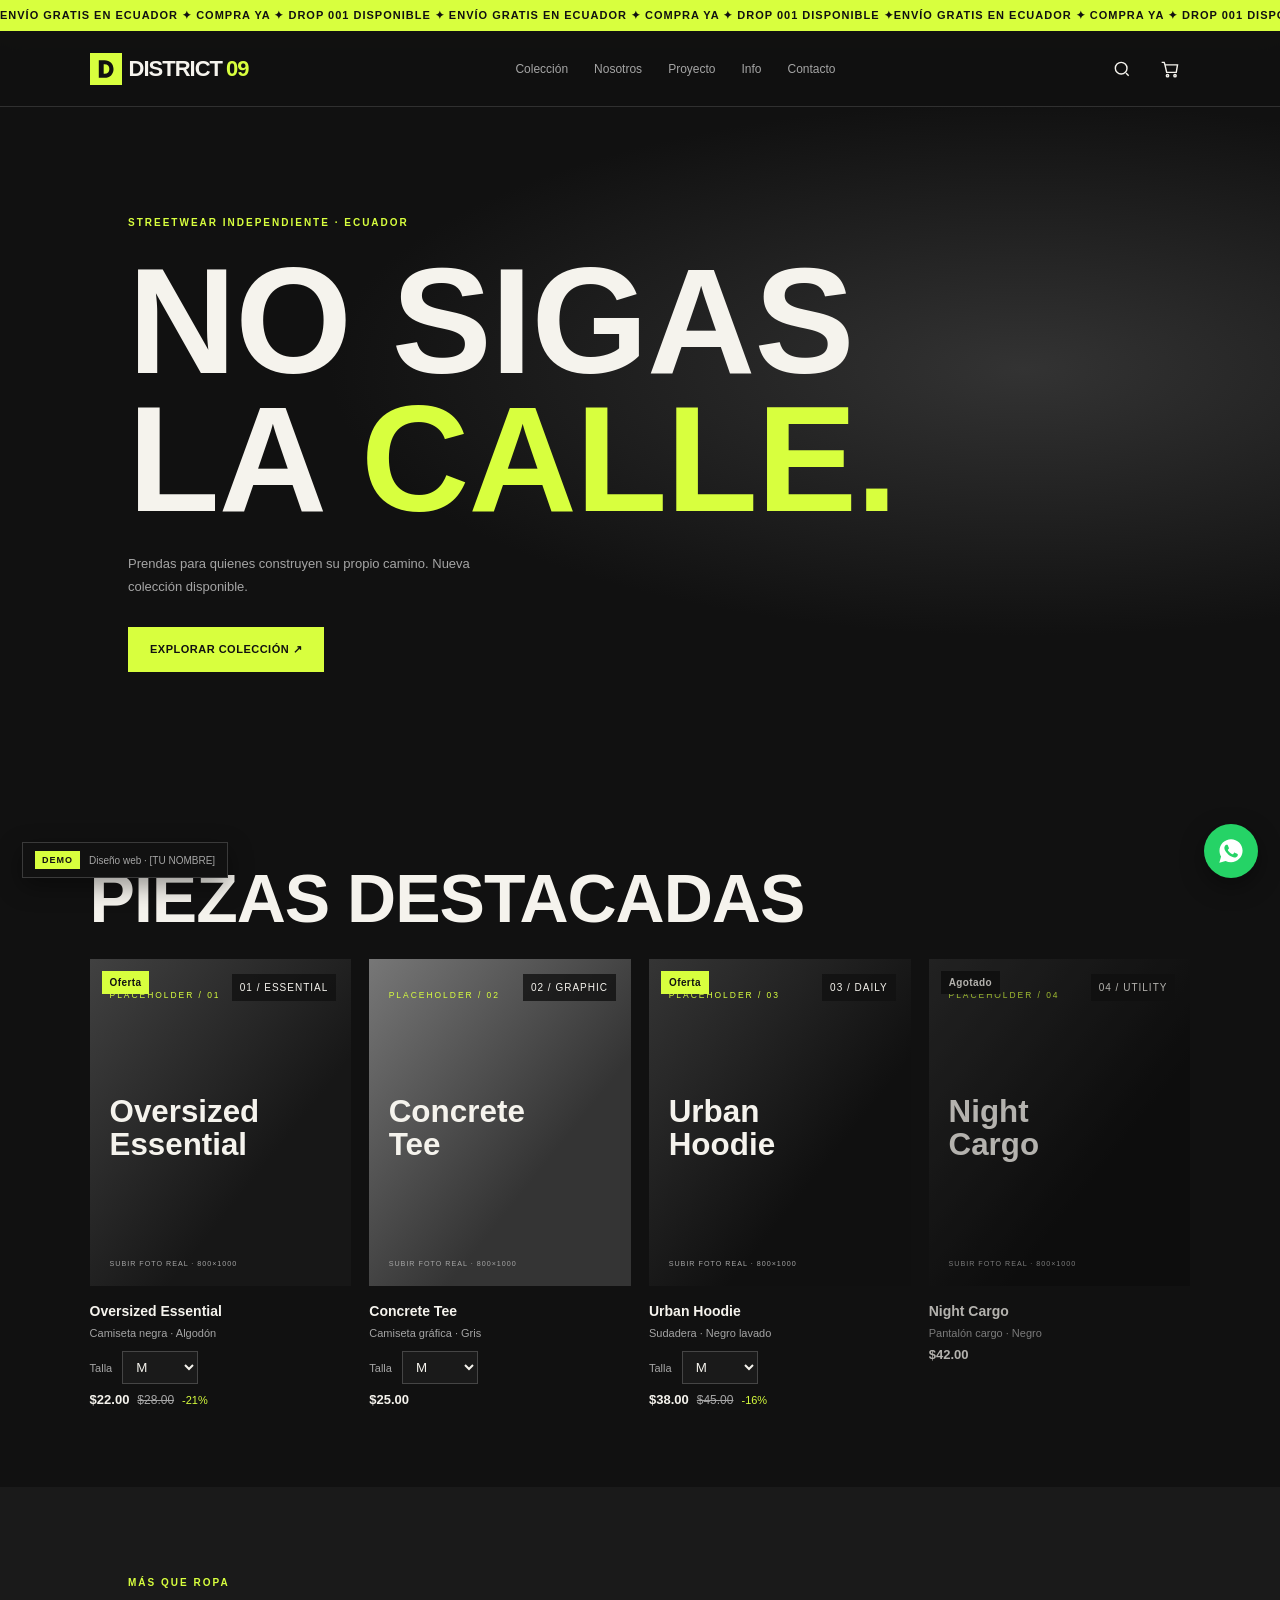
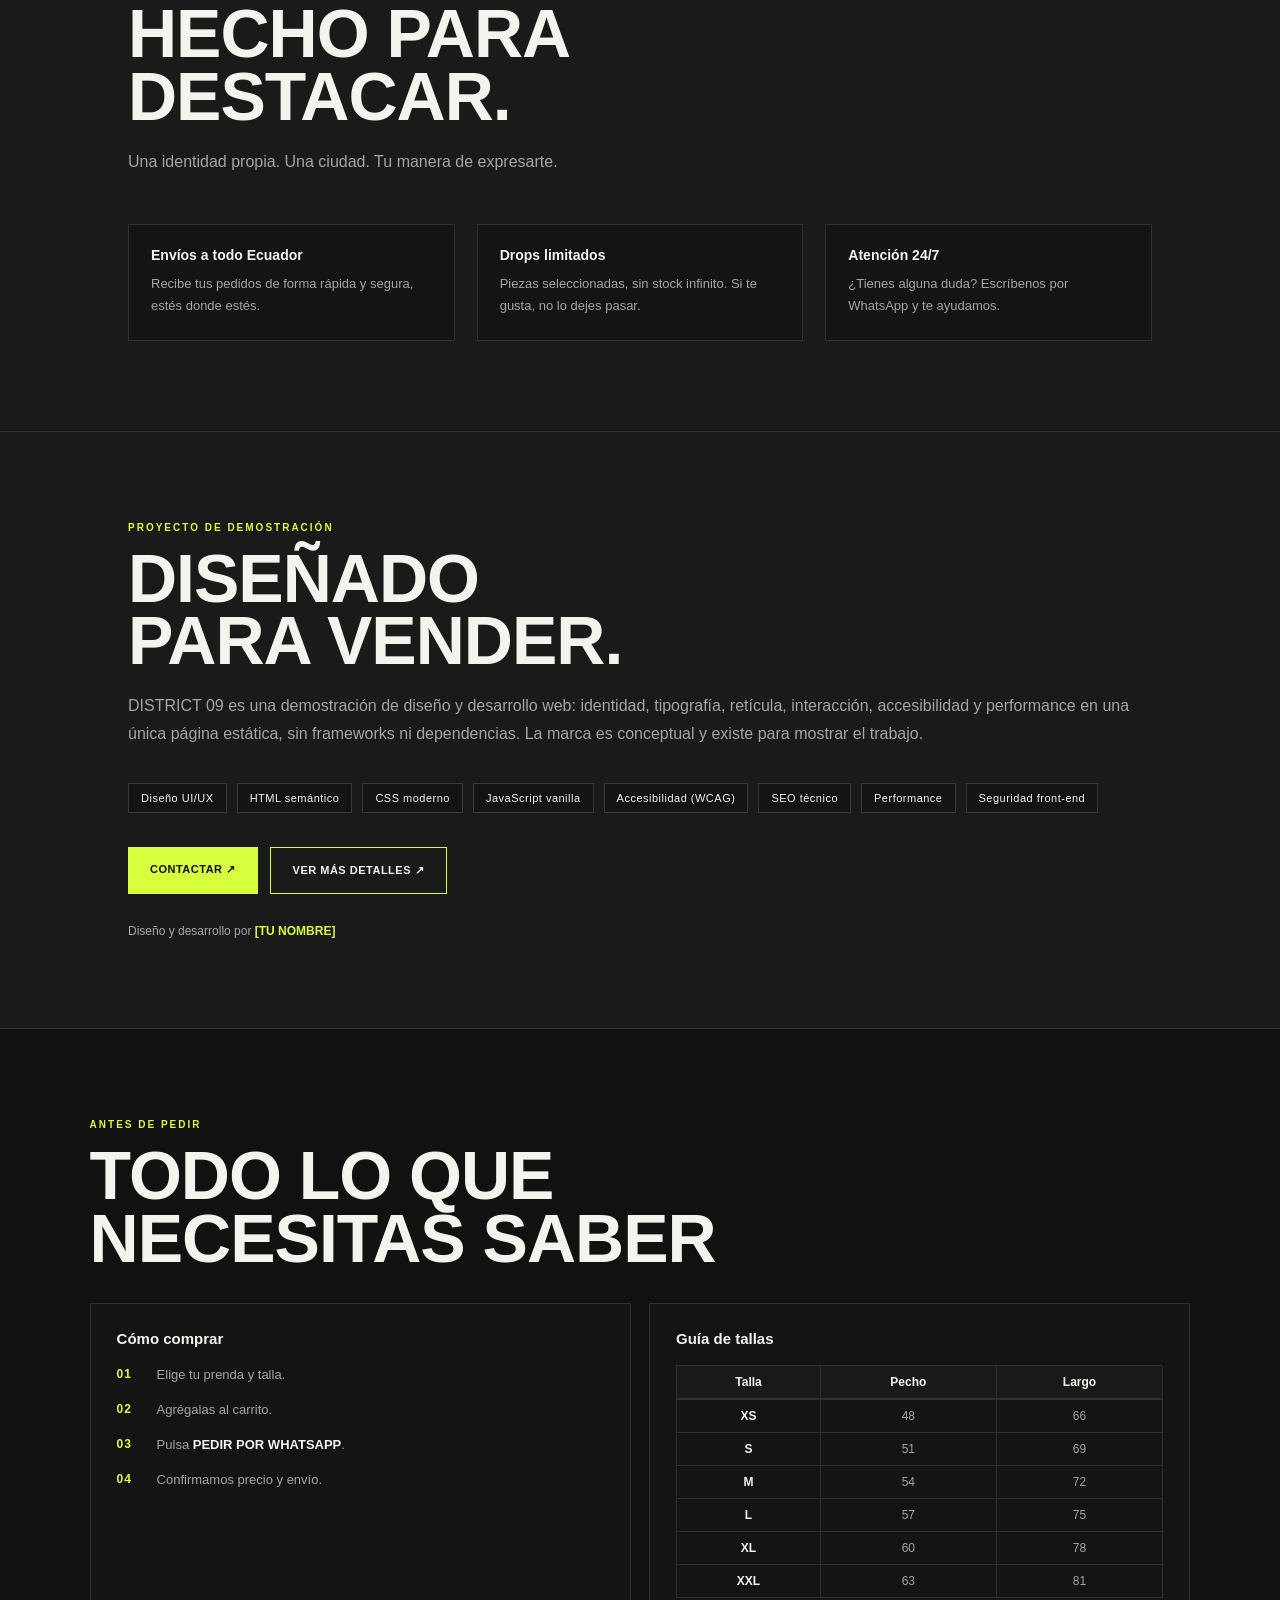
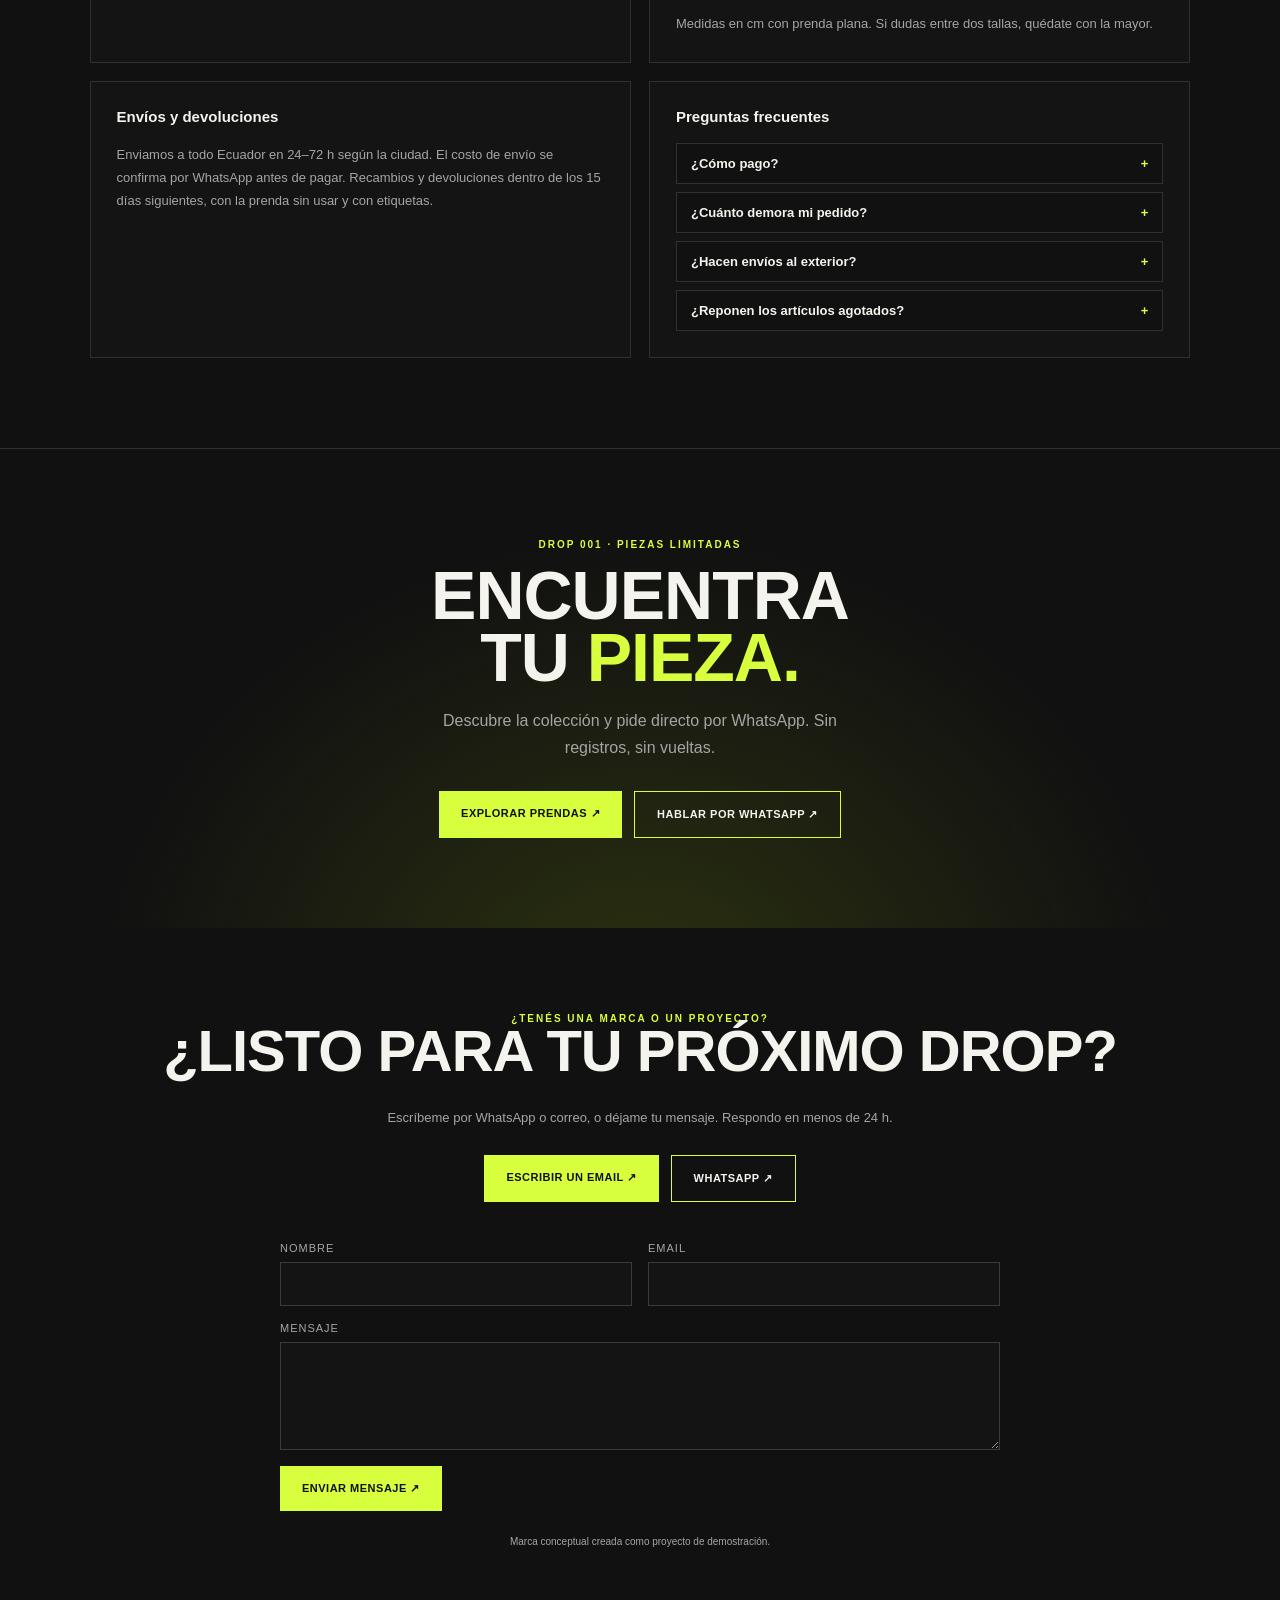
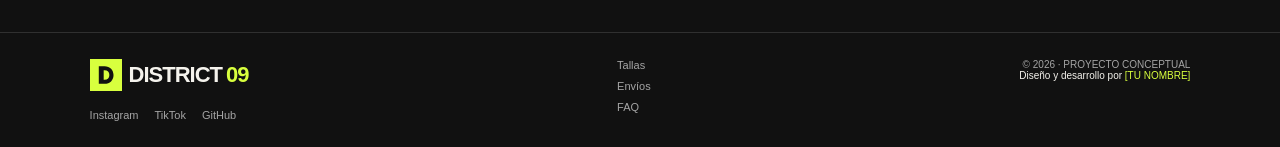
==== index.html @ 434589c7 "feat: demo lista para portafolio (branding, SEO, contacto y carrito persistente)" ====
<!DOCTYPE html>
<html lang="es">
<head>
  <meta charset="UTF-8">
  <meta name="viewport" content="width=device-width, initial-scale=1.0">
  <meta http-equiv="Content-Security-Policy" content="default-src 'self'; script-src 'self'; style-src 'self' https://fonts.googleapis.com; font-src 'self' https://fonts.gstatic.com; img-src 'self' data:; connect-src 'none'; object-src 'none'; base-uri 'self'; form-action 'self'">
  <meta name="referrer" content="strict-origin-when-cross-origin">
  <meta name="description" content="DISTRICT 09: streetwear independiente de Ecuador. Pedidos por WhatsApp. Demo de diseño y desarrollo web.">
  <title>DISTRICT 09 | Streetwear · Demo de diseño web</title>

  <meta name="theme-color" content="#d8ff3e">
  <link rel="icon" href="assets/favicon.svg" type="image/svg+xml">
  <link rel="apple-touch-icon" href="assets/apple-touch-icon.png">
  <link rel="canonical" href="https://district-09.example.com/">

  <meta property="og:type" content="website">
  <meta property="og:site_name" content="DISTRICT 09">
  <meta property="og:locale" content="es_EC">
  <meta property="og:title" content="DISTRICT 09 | Streetwear independiente de Ecuador">
  <meta property="og:description" content="Drop 001 disponible. Prendas limitadas y pedidos por WhatsApp. Demo de diseño y desarrollo web.">
  <meta property="og:url" content="https://district-09.example.com/">
  <meta property="og:image" content="https://district-09.example.com/assets/og-image.png">
  <meta property="og:image:type" content="image/png">
  <meta property="og:image:width" content="1200">
  <meta property="og:image:height" content="630">
  <meta property="og:image:alt" content="DISTRICT 09 — streetwear independiente de Ecuador">
  <meta name="twitter:card" content="summary_large_image">
  <meta name="twitter:title" content="DISTRICT 09 | Streetwear independiente de Ecuador">
  <meta name="twitter:description" content="Drop 001 disponible. Prendas limitadas y pedidos por WhatsApp. Demo de diseño y desarrollo web.">
  <meta name="twitter:image" content="https://district-09.example.com/assets/og-image.png">
  <meta name="twitter:image:alt" content="DISTRICT 09 — streetwear independiente de Ecuador">

  <script type="application/ld+json">
  {
    "@context": "https://schema.org",
    "@graph": [
      {
        "@type": "Organization",
        "name": "DISTRICT 09",
        "url": "https://district-09.example.com/",
        "logo": "https://district-09.example.com/assets/logo.svg",
        "description": "Marca conceptual de streetwear creada como proyecto de demostración.",
        "areaServed": "EC",
        "sameAs": [
          "https://www.instagram.com/tu_usuario/",
          "https://www.tiktok.com/@tu_usuario"
        ]
      },
      {
        "@type": "WebSite",
        "name": "DISTRICT 09",
        "url": "https://district-09.example.com/",
        "inLanguage": "es-EC",
        "potentialAction": {
          "@type": "SearchAction",
          "target": "https://district-09.example.com/?q={search_term_string}",
          "query-input": "required name=search_term_string"
        }
      }
    ]
  }
  </script>

  <link rel="preconnect" href="https://fonts.googleapis.com">
  <link rel="preconnect" href="https://fonts.gstatic.com" crossorigin>
  <link rel="stylesheet" href="https://fonts.googleapis.com/css2?family=Barlow+Condensed:wght@500;600;700;800;900&family=Inter:wght@400;500;600;700&display=swap">
  <link rel="stylesheet" href="styles.css">
</head>
<body>
  <a class="skip-link" href="#contenido">Saltar al contenido</a>

  <div class="marquee" aria-hidden="true">
    <div class="marquee-track">
      <span>ENVÍO GRATIS EN ECUADOR ✦ COMPRA YA ✦ DROP 001 DISPONIBLE ✦ ENVÍO GRATIS EN ECUADOR ✦ COMPRA YA ✦ DROP 001 DISPONIBLE ✦</span>
      <span>ENVÍO GRATIS EN ECUADOR ✦ COMPRA YA ✦ DROP 001 DISPONIBLE ✦ ENVÍO GRATIS EN ECUADOR ✦ COMPRA YA ✦ DROP 001 DISPONIBLE ✦</span>
    </div>
  </div>

  <header class="navbar">
    <button class="icon-btn menu-toggle" type="button" aria-label="Abrir menú" aria-expanded="false" aria-controls="mobile-menu">
      <span></span><span></span>
    </button>

    <a class="logo" href="#">
      <img class="logo-mark" src="assets/logo.svg" alt="" width="32" height="32">DISTRICT<span>09</span>
    </a>

    <nav class="desktop-nav" aria-label="Principal">
      <a href="#coleccion">Colección</a>
      <a href="#nosotros">Nosotros</a>
      <a href="#proyecto">Proyecto</a>
      <a href="#info">Info</a>
      <a href="#contacto">Contacto</a>
    </nav>

    <div class="header-actions">
      <button class="icon-btn search-open" type="button" aria-label="Buscar" aria-controls="search-panel">
        <svg viewBox="0 0 24 24" aria-hidden="true"><circle cx="11" cy="11" r="7"/><path d="M20 20l-3.2-3.2"/></svg>
      </button>
      <button class="icon-btn cart-open" type="button" aria-label="Abrir carrito" aria-controls="cart-drawer">
        <svg viewBox="0 0 24 24" aria-hidden="true"><path d="M6 7h15l-1.5 9H8L6 7z"/><path d="M6 7L5 4H2"/><circle cx="9" cy="20" r="1.4"/><circle cx="18" cy="20" r="1.4"/></svg>
        <span class="cart-count" hidden>0</span>
      </button>
    </div>
  </header>

  <nav class="mobile-menu" id="mobile-menu" aria-label="Menú móvil" hidden>
    <a href="#coleccion">Colección</a>
    <a href="#nosotros">Nosotros</a>
    <a href="#proyecto">Proyecto</a>
    <a href="#info">Info</a>
    <a href="#contacto">Contacto</a>
  </nav>

  <div class="overlay" hidden></div>

  <section class="search-panel" id="search-panel" role="dialog" aria-modal="true" aria-label="Buscar prendas" hidden>
    <div class="search-panel-inner">
      <form class="search-form" role="search">
        <label class="visually-hidden" for="search-input">Buscar prendas</label>
        <input id="search-input" type="search" name="q" placeholder="Buscar prendas..." autocomplete="off" maxlength="40" spellcheck="false">
        <button class="icon-btn search-close" type="button" aria-label="Cerrar búsqueda">✕</button>
      </form>
      <div class="search-results" aria-live="polite"></div>
    </div>
  </section>

  <aside class="cart-drawer" id="cart-drawer" role="dialog" aria-modal="true" aria-labelledby="cart-title" hidden>
    <div class="cart-header">
      <h2 id="cart-title">Tu carrito</h2>
      <button class="icon-btn cart-close" type="button" aria-label="Cerrar carrito">✕</button>
    </div>
    <div class="cart-body"></div>
    <div class="cart-footer">
      <div class="cart-total">
        <span>Subtotal</span>
        <strong class="cart-subtotal">$0.00</strong>
      </div>
      <a class="button checkout-btn" href="#" target="_blank" rel="noopener noreferrer" aria-label="Abrir WhatsApp con el pedido del carrito">PEDIR POR WHATSAPP ↗</a>
      <p class="cart-note">Esto abre WhatsApp con tu pedido escrito. El pedido solo se envía cuando tú lo mandas desde WhatsApp. Aquí no se procesa ningún pago.</p>
      <button class="text-link continue-shopping" type="button">Seguir comprando</button>
    </div>
  </aside>

  <aside class="product-modal" id="product-modal" role="dialog" aria-modal="true" aria-labelledby="pm-title" hidden>
    <button class="icon-btn pm-close" type="button" aria-label="Cerrar detalle de producto">✕</button>
    <div class="pm-media">
      <img class="pm-photo" alt="" width="800" height="1000">
    </div>
    <div class="pm-body">
      <p class="eyebrow pm-sku"></p>
      <h2 id="pm-title"></h2>
      <p class="pm-desc"></p>
      <div class="price pm-price"></div>
      <label class="size-picker">
        <span>Talla</span>
        <select class="product-size pm-size" aria-label="Seleccionar talla"></select>
      </label>
      <button class="button pm-add" type="button">AGREGAR AL CARRITO ↗</button>
      <p class="pm-note">Pago y envío se coordinan por WhatsApp. Estas son prendas de demostración.</p>
    </div>
  </aside>

  <main id="contenido">
    <section class="hero">
      <p class="eyebrow">STREETWEAR INDEPENDIENTE · ECUADOR</p>
      <h1>NO SIGAS<br>LA <span>CALLE.</span></h1>
      <p class="intro">
        Prendas para quienes construyen su propio camino.
        Nueva colección disponible.
      </p>
      <a class="button" href="#coleccion">EXPLORAR COLECCIÓN ↗</a>
    </section>

    <section class="collection" id="coleccion">
      <div class="section-heading">
        <p class="eyebrow">DROP 001 / 2026</p>
        <h2>PIEZAS DESTACADAS</h2>
      </div>

      <div class="products">
        <article class="product" data-id="essential">
          <div class="product-image">
            <img class="product-photo" src="assets/products/essential.svg" alt="Camiseta Oversized Essential negra de algodón" width="800" height="1000" loading="lazy" decoding="async">
            <span class="badge sale">Oferta</span>
            <span class="sku">01 / ESSENTIAL</span>
            <button class="add-btn" type="button">Agregar</button>
          </div>
          <h3>Oversized Essential</h3>
          <p class="product-desc">Camiseta negra · Algodón</p>
          <div class="price">
            <strong>$22.00</strong>
            <s>$28.00</s>
            <em>-21%</em>
          </div>
        </article>

        <article class="product" data-id="concrete">
          <div class="product-image">
            <img class="product-photo" src="assets/products/concrete.svg" alt="Camiseta gráfica Concrete Tee gris" width="800" height="1000" loading="lazy" decoding="async">
            <span class="sku">02 / GRAPHIC</span>
            <button class="add-btn" type="button">Agregar</button>
          </div>
          <h3>Concrete Tee</h3>
          <p class="product-desc">Camiseta gráfica · Gris</p>
          <div class="price">
            <strong>$25.00</strong>
          </div>
        </article>

        <article class="product" data-id="hoodie">
          <div class="product-image">
            <img class="product-photo" src="assets/products/hoodie.svg" alt="Sudadera Urban Hoodie negra lavada" width="800" height="1000" loading="lazy" decoding="async">
            <span class="badge sale">Oferta</span>
            <span class="sku">03 / DAILY</span>
            <button class="add-btn" type="button">Agregar</button>
          </div>
          <h3>Urban Hoodie</h3>
          <p class="product-desc">Sudadera · Negro lavado</p>
          <div class="price">
            <strong>$38.00</strong>
            <s>$45.00</s>
            <em>-16%</em>
          </div>
        </article>

        <article class="product sold-out" data-id="cargo">
          <div class="product-image">
            <img class="product-photo" src="assets/products/night-cargo.svg" alt="Pantalón cargo Night Cargo negro" width="800" height="1000" loading="lazy" decoding="async">
            <span class="badge sold">Agotado</span>
            <span class="sku">04 / UTILITY</span>
          </div>
          <h3>Night Cargo</h3>
          <p class="product-desc">Pantalón cargo · Negro</p>
          <div class="price">
            <strong>$42.00</strong>
          </div>
        </article>
      </div>
    </section>

    <section class="about" id="nosotros">
      <p class="eyebrow">MÁS QUE ROPA</p>
      <h2>HECHO PARA<br>DESTACAR.</h2>
      <p>Una identidad propia. Una ciudad. Tu manera de expresarte.</p>

      <div class="features">
        <article>
          <h3>Envíos a todo Ecuador</h3>
          <p class="product-desc">Recibe tus pedidos de forma rápida y segura, estés donde estés.</p>
        </article>
        <article>
          <h3>Drops limitados</h3>
          <p class="product-desc">Piezas seleccionadas, sin stock infinito. Si te gusta, no lo dejes pasar.</p>
        </article>
        <article>
          <h3>Atención 24/7</h3>
          <p class="product-desc">¿Tienes alguna duda? Escríbenos por WhatsApp y te ayudamos.</p>
        </article>
      </div>
    </section>

    <section class="about project" id="proyecto">
      <p class="eyebrow">PROYECTO DE DEMOSTRACIÓN</p>
      <h2>DISEÑADO<br>PARA <span>VENDER.</span></h2>
      <p>
        DISTRICT 09 es una demostración de diseño y desarrollo web: identidad, tipografía,
        retícula, interacción, accesibilidad y performance en una única página estática,
        sin frameworks ni dependencias. La marca es conceptual y existe para mostrar
        el trabajo.
      </p>

      <div class="skills" aria-label="Tecnologías y disciplinas">
        <span>Diseño UI/UX</span>
        <span>HTML semántico</span>
        <span>CSS moderno</span>
        <span>JavaScript vanilla</span>
        <span>Accesibilidad (WCAG)</span>
        <span>SEO técnico</span>
        <span>Performance</span>
        <span>Seguridad front-end</span>
      </div>

      <div class="cta-actions project-actions">
        <a class="button" href="#contacto">CONTACTAR ↗</a>
        <a class="button button-outline" href="#info">VER MÁS DETALLES ↗</a>
      </div>

      <p class="author-credit">Diseño y desarrollo por <strong>[TU NOMBRE]</strong></p>
    </section>

    <section class="info" id="info">
      <div class="section-heading">
        <p class="eyebrow">ANTES DE PEDIR</p>
        <h2>TODO LO QUE<br>NECESITAS SABER</h2>
      </div>

      <div class="info-grid">
        <article>
          <h3>Cómo comprar</h3>
          <ol class="steps">
            <li>Elige tu prenda y talla.</li>
            <li>Agrégalas al carrito.</li>
            <li>Pulsa <strong>PEDIR POR WHATSAPP</strong>.</li>
            <li>Confirmamos precio y envío.</li>
          </ol>
        </article>

        <article>
          <h3>Guía de tallas</h3>
          <table class="size-table">
            <caption class="visually-hidden">Medidas aproximadas en centímetros</caption>
            <thead>
              <tr><th scope="col">Talla</th><th scope="col">Pecho</th><th scope="col">Largo</th></tr>
            </thead>
            <tbody>
              <tr><th scope="row">XS</th><td>48</td><td>66</td></tr>
              <tr><th scope="row">S</th><td>51</td><td>69</td></tr>
              <tr><th scope="row">M</th><td>54</td><td>72</td></tr>
              <tr><th scope="row">L</th><td>57</td><td>75</td></tr>
              <tr><th scope="row">XL</th><td>60</td><td>78</td></tr>
              <tr><th scope="row">XXL</th><td>63</td><td>81</td></tr>
            </tbody>
          </table>
          <p class="product-desc">Medidas en cm con prenda plana. Si dudas entre dos tallas, quédate con la mayor.</p>
        </article>

        <article>
          <h3>Envíos y devoluciones</h3>
          <p>
            Enviamos a todo Ecuador en 24–72 h según la ciudad. El costo de envío se
            confirma por WhatsApp antes de pagar. Recambios y devoluciones dentro de
            los 15 días siguientes, con la prenda sin usar y con etiquetas.
          </p>
        </article>

        <article>
          <h3>Preguntas frecuentes</h3>
          <div class="faq">
            <details>
              <summary>¿Cómo pago?</summary>
              <p>Coordinamos el pago por WhatsApp (transferencia, deposito o contra entrega en Quito).</p>
            </details>
            <details>
              <summary>¿Cuánto demora mi pedido?</summary>
              <p>Se despacha en 24 h. A Quito llega el mismo día; al resto del país, 1 a 3 días hábiles.</p>
            </details>
            <details>
              <summary>¿Hacen envíos al exterior?</summary>
              <p>Por el momento solo enviamos dentro de Ecuador. Escríbenos y te avisamos cuando abramos.</p>
            </details>
            <details>
              <summary>¿Reponen los artículos agotados?</summary>
              <p>Depende del drop. Activa una orden de aviso por WhatsApp y te avisamos en el siguiente drop.</p>
            </details>
          </div>
        </article>
      </div>
    </section>

    <section class="drop-cta" aria-labelledby="drop-cta-title">
      <p class="eyebrow">DROP 001 · PIEZAS LIMITADAS</p>
      <h2 id="drop-cta-title">ENCUENTRA<br>TU <span>PIEZA.</span></h2>
      <p>Descubre la colección y pide directo por WhatsApp. Sin registros, sin vueltas.</p>
      <div class="cta-actions">
        <a class="button" href="#coleccion">EXPLORAR PRENDAS ↗</a>
        <a class="button button-outline whatsapp-link" href="#contacto" target="_blank" rel="noopener noreferrer">HABLAR POR WHATSAPP ↗</a>
      </div>
    </section>

    <section class="contact" id="contacto">
      <p class="eyebrow">¿TENÉS UNA MARCA O UN PROYECTO?</p>
      <h2>¿LISTO PARA TU PRÓXIMO DROP?</h2>
      <p class="intro contact-intro">Escríbeme por WhatsApp o correo, o déjame tu mensaje. Respondo en menos de 24 h.</p>

      <div class="cta-actions">
        <a class="button" href="mailto:hola@ejemplo.com">ESCRIBIR UN EMAIL ↗</a>
        <a class="button button-outline whatsapp-link" href="#contacto" target="_blank" rel="noopener noreferrer">WHATSAPP ↗</a>
      </div>

      <form class="contact-form" name="contacto" method="POST" action="/gracias.html" data-netlify="true" data-netlify-honeypot="bot-field">
        <input type="hidden" name="form-name" value="contacto">
        <p class="visually-hidden">
          <label>No rellenes este campo: <input name="bot-field" tabindex="-1" autocomplete="off"></label>
        </p>

        <div class="field">
          <label for="nombre">Nombre</label>
          <input id="nombre" name="nombre" type="text" required maxlength="80" autocomplete="name">
        </div>

        <div class="field">
          <label for="email">Email</label>
          <input id="email" name="email" type="email" required maxlength="120" autocomplete="email">
        </div>

        <div class="field field-wide">
          <label for="mensaje">Mensaje</label>
          <textarea id="mensaje" name="mensaje" rows="5" required maxlength="1000"></textarea>
        </div>

        <button class="button" type="submit">ENVIAR MENSAJE ↗</button>
      </form>

      <p class="note">Marca conceptual creada como proyecto de demostración.</p>
    </section>
  </main>

  <footer>
    <div class="footer-brand">
      <a class="logo" href="#">
        <img class="logo-mark" src="assets/logo.svg" alt="" width="32" height="32">DISTRICT<span>09</span>
      </a>
      <div class="social">
        <a href="https://www.instagram.com/tu_usuario/" target="_blank" rel="noopener noreferrer" aria-label="Instagram">Instagram</a>
        <a href="https://www.tiktok.com/@tu_usuario" target="_blank" rel="noopener noreferrer" aria-label="TikTok">TikTok</a>
        <a href="https://github.com/tu_usuario" target="_blank" rel="noopener noreferrer" aria-label="GitHub">GitHub</a>
      </div>
    </div>
    <div class="footer-links">
      <a href="#info">Tallas</a>
      <a href="#info">Envíos</a>
      <a href="#info">FAQ</a>
    </div>
    <div class="footer-credit">
      <p>© 2026 · PROYECTO CONCEPTUAL</p>
      <p>Diseño y desarrollo por <a href="#proyecto">[TU NOMBRE]</a></p>
    </div>
  </footer>

  <a class="demo-badge" href="#proyecto">
    <strong>DEMO</strong>
    <span>Diseño web · [TU NOMBRE]</span>
  </a>

  <a class="whatsapp-float whatsapp-link" href="#contacto" target="_blank" rel="noopener noreferrer" aria-label="Contactar por WhatsApp">
    <svg viewBox="0 0 24 24" aria-hidden="true"><path fill="currentColor" d="M12.04 2C6.58 2 2.15 6.4 2.15 11.83c0 1.74.46 3.44 1.34 4.94L2 22l5.4-1.41a10 10 0 0 0 4.64 1.12h.01c5.46 0 9.89-4.4 9.89-9.84C21.94 6.4 17.5 2 12.04 2zm5.76 14.16c-.24.68-1.4 1.25-1.93 1.33-.5.07-1.13.1-1.82-.11-.42-.13-.95-.31-1.64-.6-2.89-1.25-4.77-4.16-4.92-4.35-.14-.2-1.18-1.57-1.18-3 0-1.42.75-2.12 1.01-2.41.26-.29.57-.36.76-.36h.55c.17 0 .41-.07.64.49.24.58.82 2 .89 2.15.07.14.12.32.02.51-.1.2-.14.32-.28.5-.14.17-.3.38-.42.51-.14.14-.29.3-.12.58.16.29.73 1.2 1.57 1.95 1.08.96 1.99 1.26 2.27 1.4.28.14.44.12.6-.07.17-.2.7-.81.89-1.09.19-.28.38-.23.64-.14.26.1 1.64.77 1.92.91.28.14.47.21.54.33.07.12.07.68-.17 1.36z"/></svg>
  </a>

  <div class="toast" role="status" aria-live="polite" hidden></div>

  <script src="script.js" defer></script>
</body>
</html>
---- styles.css ----
/* Las fuentes (Barlow Condensed e Inter) se cargan con <link> en index.html. */
:root {
  --bg: #111111;
  --panel: #1a1a1a;
  --text: #f5f3ed;
  --muted: #a5a5a5;
  --accent: #d8ff3e;
}

* {
  box-sizing: border-box;
  margin: 0;
  padding: 0;
}

html {
  scroll-behavior: smooth;
}

body {
  background: var(--bg);
  color: var(--text);
  font-family: 'Inter', sans-serif;
}

body.no-scroll {
  overflow: hidden;
}

a {
  color: inherit;
  text-decoration: none;
}

button,
input {
  font: inherit;
}

[hidden] {
  display: none !important;
}

.visually-hidden {
  position: absolute;
  width: 1px;
  height: 1px;
  overflow: hidden;
  clip: rect(0 0 0 0);
}

.marquee {
  overflow: hidden;
  background: var(--accent);
  color: #111;
  font-size: 11px;
  font-weight: 800;
  letter-spacing: 1px;
  white-space: nowrap;
}

.marquee-track {
  display: flex;
  width: max-content;
  animation: marquee 22s linear infinite;
}

.marquee-track span {
  padding: 9px 0;
}

@keyframes marquee {
  from { transform: translateX(0); }
  to { transform: translateX(-50%); }
}

.navbar {
  position: sticky;
  top: 0;
  z-index: 40;
  min-height: 76px;
  padding: 0 7%;
  display: flex;
  justify-content: space-between;
  align-items: center;
  gap: 20px;
  border-bottom: 1px solid #303030;
  background: #111111f2;
  backdrop-filter: blur(12px);
}

.logo {
  display: inline-flex;
  align-items: center;
  font-weight: 800;
  letter-spacing: -1px;
  font-size: 22px;
}

.logo-mark {
  margin-right: 7px;
}

.logo span {
  color: var(--accent);
  margin-left: 4px;
}

.desktop-nav {
  display: flex;
  gap: 26px;
  font-size: 12px;
}

.desktop-nav a,
.mobile-menu a {
  color: var(--muted);
}

.desktop-nav a:hover,
.mobile-menu a:hover {
  color: var(--accent);
}

.header-actions {
  display: flex;
  align-items: center;
  gap: 8px;
}

.icon-btn {
  position: relative;
  width: 40px;
  height: 40px;
  border: 0;
  background: transparent;
  color: var(--text);
  cursor: pointer;
  display: grid;
  place-items: center;
}

.icon-btn svg {
  width: 20px;
  height: 20px;
  fill: none;
  stroke: currentColor;
  stroke-width: 1.7;
}

.menu-toggle {
  display: none;
}

.menu-toggle span {
  display: block;
  width: 18px;
  height: 1.5px;
  background: currentColor;
}

.menu-toggle span + span {
  margin-top: 6px;
}

.cart-count {
  position: absolute;
  top: 4px;
  right: 2px;
  min-width: 16px;
  height: 16px;
  padding: 0 4px;
  border-radius: 99px;
  background: var(--accent);
  color: #111;
  font-size: 10px;
  font-weight: 800;
  line-height: 16px;
}

.mobile-menu {
  position: fixed;
  top: 108px;
  left: 0;
  z-index: 35;
  width: min(320px, 86vw);
  padding: 24px;
  display: flex;
  flex-direction: column;
  gap: 18px;
  background: var(--panel);
  border-right: 1px solid #303030;
}

.overlay {
  position: fixed;
  inset: 0;
  z-index: 30;
  background: #00000080;
}

.search-panel,
.cart-drawer {
  position: fixed;
  z-index: 50;
  background: #161616;
}

.search-panel {
  top: 0;
  left: 0;
  right: 0;
  padding: 28px 7% 32px;
  border-bottom: 1px solid #303030;
}

.search-form {
  display: flex;
  gap: 12px;
  align-items: center;
}

.search-form input {
  width: 100%;
  background: transparent;
  border: 0;
  border-bottom: 1px solid #3a3a3a;
  color: var(--text);
  padding: 12px 0;
  outline: none;
}

.search-results {
  margin-top: 18px;
  display: grid;
  gap: 10px;
}

.search-item,
.cart-item {
  display: flex;
  justify-content: space-between;
  gap: 12px;
  align-items: center;
  width: 100%;
  padding: 12px 0;
  border: 0;
  border-bottom: 1px solid #2a2a2a;
  background: none;
  color: inherit;
  text-align: left;
  cursor: pointer;
}

.search-item small,
.cart-item small,
.muted {
  color: var(--muted);
}

.cart-drawer {
  top: 0;
  right: 0;
  width: min(400px, 92vw);
  height: 100%;
  display: flex;
  flex-direction: column;
  border-left: 1px solid #303030;
}

.cart-header,
.cart-footer {
  padding: 22px;
}

.cart-header {
  display: flex;
  justify-content: space-between;
  align-items: center;
  border-bottom: 1px solid #303030;
}

.cart-header h2 {
  font-size: 28px;
}

.cart-body {
  flex: 1;
  overflow: auto;
  padding: 8px 22px 22px;
}

.cart-empty {
  color: var(--muted);
  padding: 40px 0;
  line-height: 1.7;
  font-size: 14px;
}

.qty {
  display: flex;
  align-items: center;
  gap: 8px;
}

.qty button {
  width: 28px;
  height: 28px;
  border: 1px solid #3a3a3a;
  background: transparent;
  color: var(--text);
  cursor: pointer;
}

.remove-item {
  border: 0;
  background: none;
  color: var(--muted);
  cursor: pointer;
  font-size: 12px;
}

.cart-total {
  display: flex;
  justify-content: space-between;
  margin-bottom: 16px;
}

.checkout-btn {
  width: 100%;
  text-align: center;
}

.text-link {
  display: block;
  width: 100%;
  margin-top: 14px;
  border: 0;
  background: none;
  color: var(--muted);
  cursor: pointer;
  font-size: 12px;
}

.hero {
  min-height: 520px;
  padding: 110px 10% 90px;
  display: flex;
  flex-direction: column;
  align-items: flex-start;
  justify-content: center;
  background:
    radial-gradient(ellipse at 80% 40%, #333333 0%, transparent 48%),
    var(--bg);
}

.eyebrow {
  color: var(--accent);
  font-size: 10px;
  font-weight: 700;
  letter-spacing: 2px;
}

h1, h2 {
  font-family: 'Barlow Condensed', Impact, sans-serif;
  font-weight: 900;
  line-height: 0.92;
  letter-spacing: -1px;
}

.hero h1 {
  font-size: clamp(76px, 12vw, 150px);
  margin: 24px 0;
}

.hero h1 span {
  color: var(--accent);
}

.intro {
  max-width: 360px;
  color: var(--muted);
  line-height: 1.8;
  font-size: 13px;
  margin-bottom: 28px;
}

.button {
  display: inline-block;
  background: var(--accent);
  color: #111;
  padding: 16px 22px;
  font-size: 11px;
  font-weight: 800;
  letter-spacing: 0.5px;
  border: 0;
  cursor: pointer;
  transition: transform 0.2s;
}

.button:hover {
  transform: translateY(-3px);
}

.collection {
  padding: 80px 7%;
}

.section-heading {
  margin-bottom: 30px;
}

.section-heading h2,
.about h2,
.drop-cta h2 {
  font-size: clamp(40px, 6vw, 68px);
  margin-top: 14px;
}

.products {
  display: grid;
  grid-template-columns: repeat(4, minmax(0, 1fr));
  gap: 18px;
}

.product-image {
  position: relative;
  aspect-ratio: 4 / 5;
  min-height: 300px;
  padding: 15px;
  overflow: hidden;
  background: var(--panel);
  transition: transform 0.35s ease;
  cursor: pointer;
}

.product-photo {
  position: absolute;
  inset: 0;
  width: 100%;
  height: 100%;
  display: block;
  object-fit: cover;
  transition: transform 0.5s ease;
}

.product:hover .product-photo {
  transform: scale(1.04);
}

.product:hover .product-image {
  transform: translateY(-4px);
}

.sku {
  position: absolute;
  top: 15px;
  right: 15px;
  z-index: 1;
  font-size: 10px;
  letter-spacing: 1px;
  background: #111c;
  padding: 8px;
}

.badge {
  position: absolute;
  top: 12px;
  left: 12px;
  z-index: 1;
  font-size: 10px;
  font-weight: 700;
  letter-spacing: 0.4px;
  padding: 6px 8px;
}

.badge.sale {
  background: var(--accent);
  color: #111;
}

.badge.sold {
  background: #111;
  color: var(--text);
}

.add-btn {
  position: absolute;
  left: 12px;
  right: 12px;
  bottom: 12px;
  padding: 12px;
  border: 0;
  background: var(--accent);
  color: #111;
  font-size: 11px;
  font-weight: 800;
  letter-spacing: 0.6px;
  cursor: pointer;
  opacity: 0;
  pointer-events: none;
  transform: translateY(8px);
  transition: 0.2s ease;
}

.product:hover .add-btn,
.product:focus-within .add-btn {
  opacity: 1;
  pointer-events: auto;
  transform: translateY(0);
}

.image-one {
  background-image: linear-gradient(145deg, #414141, #171717 65%);
}

.image-two {
  background-image: linear-gradient(145deg, #777, #343434 65%);
}

.image-three {
  background-image: linear-gradient(145deg, #353535, #101010 65%);
}

.image-four {
  background-image: linear-gradient(145deg, #2a2a2a, #0d0d0d 65%);
}

.sold-out {
  opacity: 0.72;
}

.product h3 {
  font-size: 14px;
  margin-top: 17px;
}

.product p {
  color: var(--muted);
  font-size: 11px;
  margin: 8px 0;
}

.price {
  display: flex;
  align-items: center;
  gap: 8px;
  flex-wrap: wrap;
}

.price strong {
  font-size: 13px;
}

.price s {
  color: var(--muted);
  font-size: 12px;
}

.price em {
  font-style: normal;
  font-size: 11px;
  color: var(--accent);
}

.about {
  padding: 90px 10%;
  background: var(--panel);
}

.about > p:nth-of-type(2) {
  color: var(--muted);
  margin-top: 20px;
  line-height: 1.8;
}

.features {
  display: grid;
  grid-template-columns: repeat(3, minmax(0, 1fr));
  gap: 22px;
  margin-top: 48px;
}

.features article {
  padding: 22px;
  border: 1px solid #303030;
  background: #141414;
}

.features h3 {
  font-size: 14px;
  margin-bottom: 10px;
}

.features p {
  color: var(--muted);
  font-size: 13px;
  line-height: 1.7;
}

.drop-cta {
  padding: 90px 7%;
  text-align: center;
  border-top: 1px solid #303030;
  background:
    radial-gradient(ellipse at 50% 120%, #2c3310 0%, transparent 60%),
    var(--bg);
}

.drop-cta h2 span {
  color: var(--accent);
}

.drop-cta p:not(.eyebrow) {
  color: var(--muted);
  margin: 18px auto 30px;
  max-width: 420px;
  line-height: 1.7;
}

.cta-actions {
  display: flex;
  flex-wrap: wrap;
  justify-content: center;
  gap: 12px;
}

.button-outline {
  background: transparent;
  color: var(--text);
  border: 1px solid var(--accent);
}

.button-outline:hover {
  background: var(--accent);
  color: #111;
}

.contact {
  padding: 85px 7%;
  text-align: center;
}

.contact h2 {
  font-size: clamp(32px, 5vw, 58px);
  margin-bottom: 28px;
}

.note {
  color: var(--muted);
  font-size: 10px;
  margin-top: 25px;
}

footer {
  border-top: 1px solid #303030;
  padding: 26px 7%;
  display: flex;
  justify-content: space-between;
  align-items: center;
}

footer p {
  color: var(--muted);
  font-size: 10px;
}

.whatsapp-float {
  position: fixed;
  right: 22px;
  bottom: 22px;
  z-index: 45;
  width: 54px;
  height: 54px;
  border-radius: 50%;
  background: #25d366;
  color: #fff;
  display: grid;
  place-items: center;
  box-shadow: 0 8px 24px #0006;
}

.whatsapp-float svg {
  width: 28px;
  height: 28px;
}

.toast {
  position: fixed;
  left: 50%;
  bottom: 28px;
  z-index: 60;
  transform: translateX(-50%);
  background: var(--accent);
  color: #111;
  padding: 12px 18px;
  font-size: 12px;
  font-weight: 700;
}

@media (max-width: 980px) {
  .products,
  .features {
    grid-template-columns: 1fr 1fr;
  }
}

@media (max-width: 650px) {
  .menu-toggle {
    display: grid;
  }

  .desktop-nav {
    display: none;
  }

  .navbar {
    padding: 12px 6%;
  }

  .hero {
    min-height: 450px;
    padding: 80px 7%;
  }

  .products,
  .features {
    grid-template-columns: 1fr;
  }

  .cta-actions .button {
    width: 100%;
    text-align: center;
  }

  .product-image {
    min-height: 340px;
  }

  .add-btn {
    opacity: 1;
    pointer-events: auto;
    transform: none;
  }

  .collection {
    padding: 60px 7%;
  }

  footer {
    gap: 18px;
    flex-direction: column;
    align-items: flex-start;
  }
}


/* Mejoras de interacción: tallas, estados y accesibilidad */
.size-picker {
  display: flex;
  align-items: center;
  gap: 10px;
  margin: 12px 0 8px;
  color: var(--muted);
  font-size: 11px;
}
.product-size {
  min-width: 76px;
  padding: 7px 9px;
  color: var(--text);
  background: #1a1a1a;
  border: 1px solid #454545;
  border-radius: 0;
}
.product-size:focus-visible,
button:focus-visible,
a:focus-visible,
input:focus-visible,
select:focus-visible {
  outline: 2px solid var(--accent);
  outline-offset: 3px;
}
.cart-item-info {
  min-width: 0;
  line-height: 1.6;
}
.cart-item-info strong {
  overflow-wrap: anywhere;
}
.qty {
  flex-wrap: wrap;
  justify-content: flex-end;
}
.qty span {
  min-width: 14px;
  text-align: center;
  font-size: 12px;
}
.checkout-btn.is-disabled {
  opacity: .55;
}
.product-highlight .product-image {
  outline: 2px solid var(--accent);
  outline-offset: 3px;
}
.search-form input:focus {
  border-color: var(--accent);
}
.cart-note {
  margin-top: 12px;
  color: var(--muted);
  font-size: 11px;
  line-height: 1.5;
  text-align: center;
}
.checkout-btn.is-disabled {
  cursor: not-allowed;
}
.whatsapp-link[aria-disabled="true"] {
  opacity: .55;
  pointer-events: none;
}
.qty button:disabled {
  opacity: .4;
  cursor: not-allowed;
}
@media (prefers-reduced-motion: reduce) {
  html { scroll-behavior: auto; }
  .marquee-track { animation: none; }
  *, *::before, *::after {
    animation-duration: .01ms !important;
    animation-iteration-count: 1 !important;
    transition-duration: .01ms !important;
  }
}

/* ------------------------------------------------------------------ */
/* Accesibilidad y navegación                                          */
/* ------------------------------------------------------------------ */
.skip-link {
  position: absolute;
  left: 12px;
  top: -60px;
  z-index: 100;
  background: var(--accent);
  color: #111;
  padding: 12px 16px;
  font-size: 12px;
  font-weight: 800;
  transition: top 0.18s ease;
}
.skip-link:focus {
  top: 12px;
}

.not-found {
  min-height: 72vh;
  padding: 110px 10%;
  display: flex;
  flex-direction: column;
  align-items: flex-start;
  justify-content: center;
}
.not-found h1 {
  font-family: 'Barlow Condensed', Impact, sans-serif;
  font-weight: 900;
  line-height: 0.92;
  letter-spacing: -1px;
  font-size: clamp(54px, 10vw, 120px);
  margin: 22px 0;
}
.not-found h1 span {
  color: var(--accent);
}
.not-found .intro {
  max-width: 440px;
  margin-bottom: 26px;
}

/* ------------------------------------------------------------------ */
/* Detalle de producto (quick view)                                    */
/* ------------------------------------------------------------------ */
.product h3 button {
  border: 0;
  background: none;
  padding: 0;
  font: inherit;
  color: inherit;
  text-align: left;
  cursor: pointer;
}
.product h3 button:hover {
  color: var(--accent);
}

.product-modal {
  position: fixed;
  top: 50%;
  left: 50%;
  transform: translate(-50%, -50%);
  z-index: 55;
  width: min(880px, 94vw);
  max-height: 88vh;
  overflow: auto;
  display: grid;
  grid-template-columns: 1fr 1fr;
  background: #161616;
  border: 1px solid #303030;
}
.pm-close {
  position: absolute;
  top: 8px;
  right: 8px;
  z-index: 2;
  background: #111c;
}
.pm-media {
  position: relative;
  aspect-ratio: 4 / 5;
  overflow: hidden;
  background: var(--panel);
}
.pm-photo {
  position: absolute;
  inset: 0;
  width: 100%;
  height: 100%;
  display: block;
  object-fit: cover;
}
.pm-body {
  padding: 34px 32px;
  display: flex;
  flex-direction: column;
  align-items: flex-start;
  gap: 14px;
}
.pm-body h2 {
  font-size: clamp(34px, 5vw, 48px);
}
.pm-desc,
.pm-note {
  color: var(--muted);
  font-size: 13px;
  line-height: 1.7;
}
.pm-note {
  font-size: 11px;
}
.pm-add {
  width: 100%;
  text-align: center;
}
.button:disabled {
  opacity: 0.55;
  cursor: not-allowed;
  transform: none;
}

/* ------------------------------------------------------------------ */
/* Proyecto / portafolio                                               */
/* ------------------------------------------------------------------ */
.about.project {
  border-top: 1px solid #303030;
}
.skills {
  display: flex;
  flex-wrap: wrap;
  gap: 10px;
  margin-top: 34px;
}
.skills span {
  border: 1px solid #3a3a3a;
  background: #141414;
  color: var(--text);
  padding: 8px 12px;
  font-size: 11px;
  letter-spacing: 0.5px;
}
.project-actions {
  justify-content: flex-start;
  margin-top: 34px;
}
.author-credit {
  margin-top: 30px;
  color: var(--muted);
  font-size: 12px;
}
.author-credit strong {
  color: var(--accent);
}

/* ------------------------------------------------------------------ */
/* Información (cómo comprar, tallas, envíos, FAQ)                     */
/* ------------------------------------------------------------------ */
.info {
  padding: 90px 7%;
  border-top: 1px solid #303030;
}
.info-grid {
  display: grid;
  grid-template-columns: repeat(2, minmax(0, 1fr));
  gap: 18px;
  margin-top: 34px;
}
.info-grid article {
  border: 1px solid #303030;
  background: #141414;
  padding: 26px;
}
.info-grid h3 {
  font-size: 15px;
  margin-bottom: 18px;
}
.info-grid p {
  color: var(--muted);
  font-size: 13px;
  line-height: 1.8;
}

.steps {
  counter-reset: step;
  list-style: none;
  display: grid;
  gap: 14px;
}
.steps li {
  position: relative;
  padding-left: 40px;
  color: var(--muted);
  font-size: 13px;
  line-height: 1.6;
}
.steps li strong {
  color: var(--text);
}
.steps li::before {
  counter-increment: step;
  content: counter(step, decimal-leading-zero);
  position: absolute;
  left: 0;
  top: 0;
  color: var(--accent);
  font-size: 12px;
  font-weight: 800;
  letter-spacing: 1px;
}

.size-table {
  width: 100%;
  border-collapse: collapse;
  font-size: 12px;
  margin-bottom: 14px;
}
.size-table th,
.size-table td {
  border: 1px solid #303030;
  padding: 9px 8px;
  text-align: center;
  color: var(--muted);
}
.size-table thead th {
  background: #191919;
  color: var(--text);
}
.size-table tbody th {
  color: var(--text);
}

.faq {
  display: grid;
  gap: 8px;
}
.faq details {
  border: 1px solid #303030;
  background: #111;
}
.faq summary {
  cursor: pointer;
  padding: 12px 14px;
  font-size: 13px;
  font-weight: 600;
  list-style: none;
}
.faq summary::-webkit-details-marker {
  display: none;
}
.faq summary::after {
  content: '+';
  float: right;
  color: var(--accent);
  font-weight: 800;
}
.faq details[open] summary::after {
  content: '–';
}
.faq details p {
  padding: 0 14px 14px;
  color: var(--muted);
  font-size: 13px;
  line-height: 1.7;
}

/* ------------------------------------------------------------------ */
/* Contacto                                                            */
/* ------------------------------------------------------------------ */
.contact-intro {
  max-width: 520px;
  margin: 0 auto 26px;
}
.contact .cta-actions {
  justify-content: center;
}
.contact-form {
  max-width: 720px;
  margin: 40px auto 0;
  display: grid;
  grid-template-columns: 1fr 1fr;
  gap: 16px;
  text-align: left;
}
.field {
  display: flex;
  flex-direction: column;
  gap: 8px;
}
.field-wide,
.contact-form .button {
  grid-column: 1 / -1;
}
.contact-form label {
  font-size: 11px;
  letter-spacing: 1px;
  text-transform: uppercase;
  color: var(--muted);
}
.contact-form input,
.contact-form textarea {
  width: 100%;
  background: #141414;
  border: 1px solid #3a3a3a;
  color: var(--text);
  padding: 13px 14px;
  font: inherit;
  font-size: 14px;
  border-radius: 0;
  resize: vertical;
}
.contact-form .button {
  justify-self: start;
}

/* ------------------------------------------------------------------ */
/* Footer, redes y badge de demo                                       */
/* ------------------------------------------------------------------ */
.social {
  display: flex;
  gap: 16px;
  margin-top: 14px;
}
.social a,
.footer-links a {
  color: var(--muted);
  font-size: 11px;
}
.social a:hover,
.footer-links a:hover {
  color: var(--accent);
}
.footer-links {
  display: flex;
  flex-direction: column;
  gap: 9px;
}
.footer-credit {
  text-align: right;
}
.footer-credit p:last-child {
  color: var(--text);
}
.footer-credit a {
  color: var(--accent);
}
footer {
  align-items: flex-start;
  flex-wrap: wrap;
}

.demo-badge {
  position: fixed;
  left: 22px;
  bottom: 22px;
  z-index: 45;
  display: flex;
  align-items: center;
  gap: 9px;
  padding: 8px 12px;
  background: #111;
  border: 1px solid #3a3a3a;
  box-shadow: 0 8px 24px #0006;
  color: var(--muted);
  font-size: 10px;
}
.demo-badge strong {
  background: var(--accent);
  color: #111;
  padding: 4px 7px;
  font-size: 9px;
  letter-spacing: 1px;
}
.demo-badge:hover {
  border-color: var(--accent);
  color: var(--text);
}

/* ------------------------------------------------------------------ */
/* Responsive de los nuevos bloques                                    */
/* ------------------------------------------------------------------ */
@media (max-width: 760px) {
  .product-modal {
    grid-template-columns: 1fr;
    width: 92vw;
    max-height: 86vh;
  }
  .pm-media {
    aspect-ratio: 16 / 10;
  }
  .pm-body {
    padding: 24px;
  }
}

@media (max-width: 650px) {
  .info-grid,
  .contact-form {
    grid-template-columns: 1fr;
  }
  .info {
    padding: 60px 7%;
  }
  .footer-credit {
    text-align: left;
  }
  .demo-badge {
    left: 12px;
    bottom: 12px;
    padding: 7px 10px;
  }
  .demo-badge span {
    display: none;
  }
  .whatsapp-float {
    right: 14px;
    bottom: 14px;
  }
}
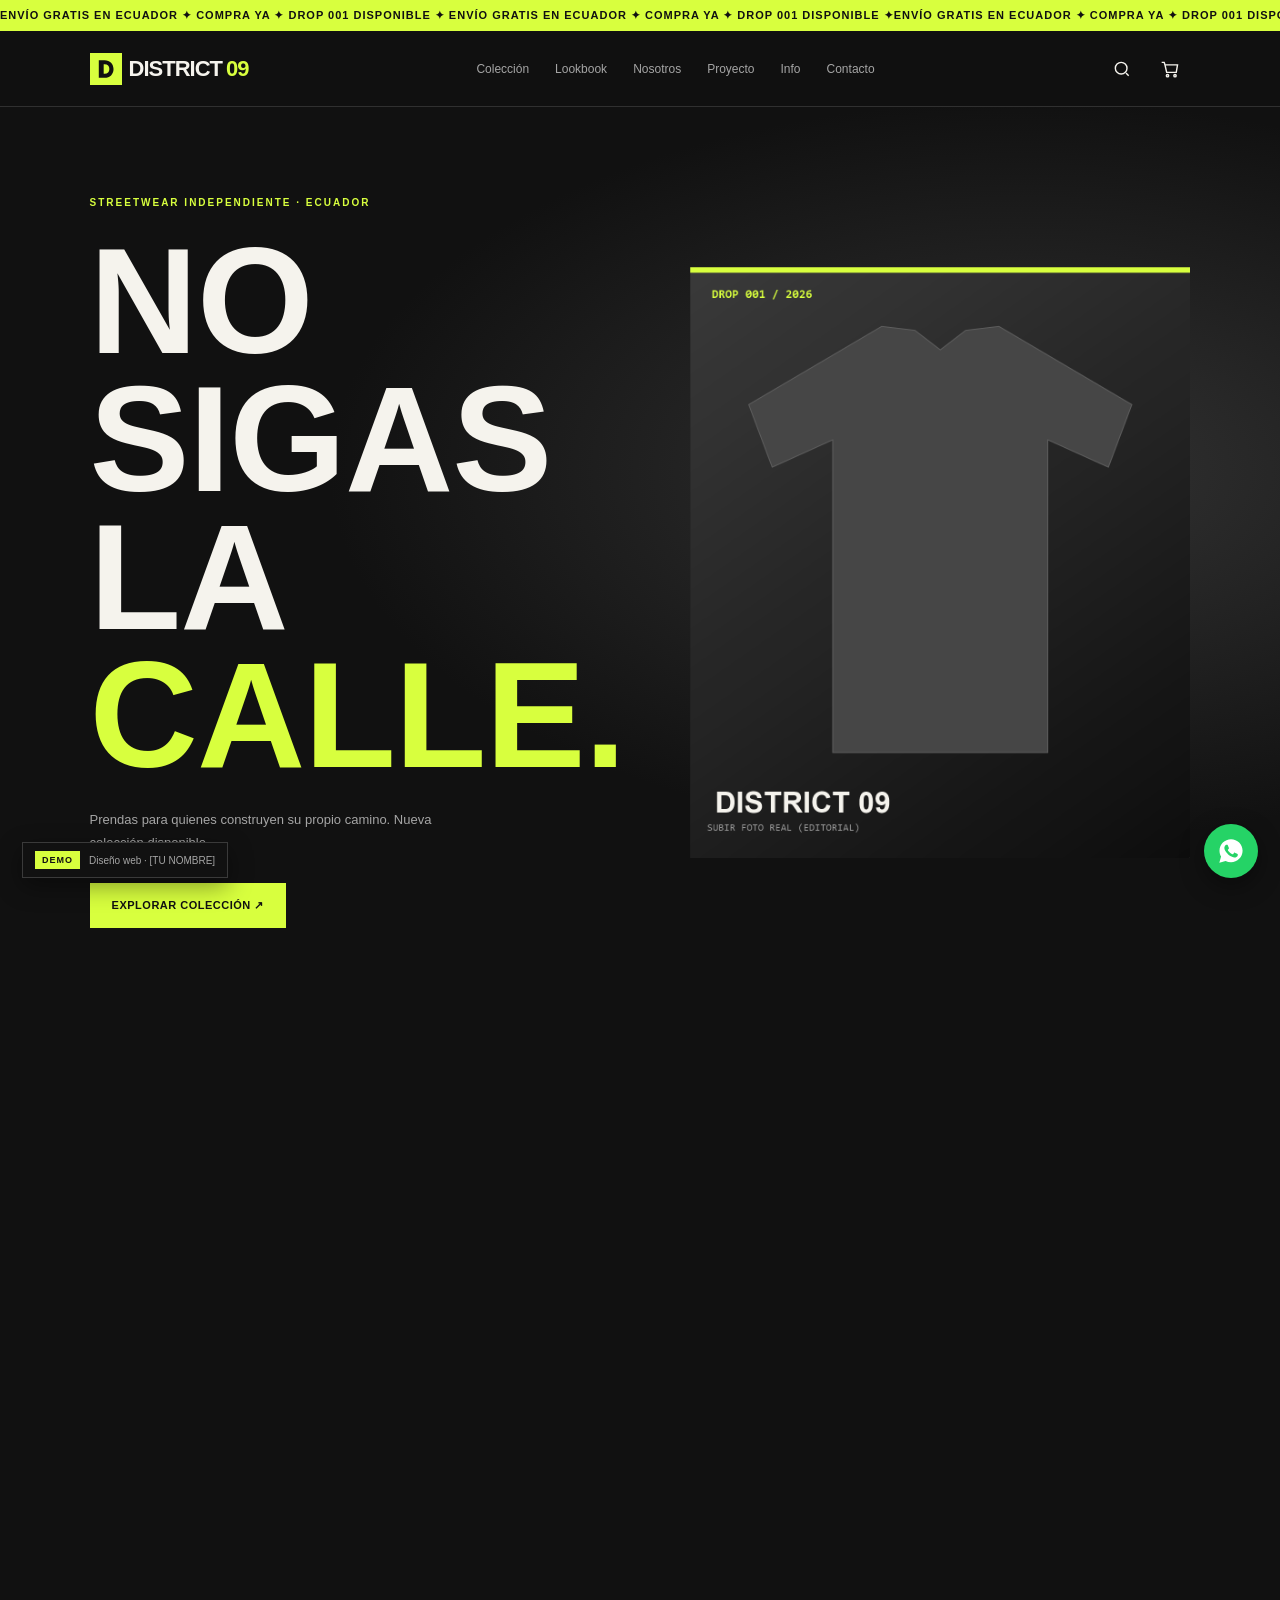
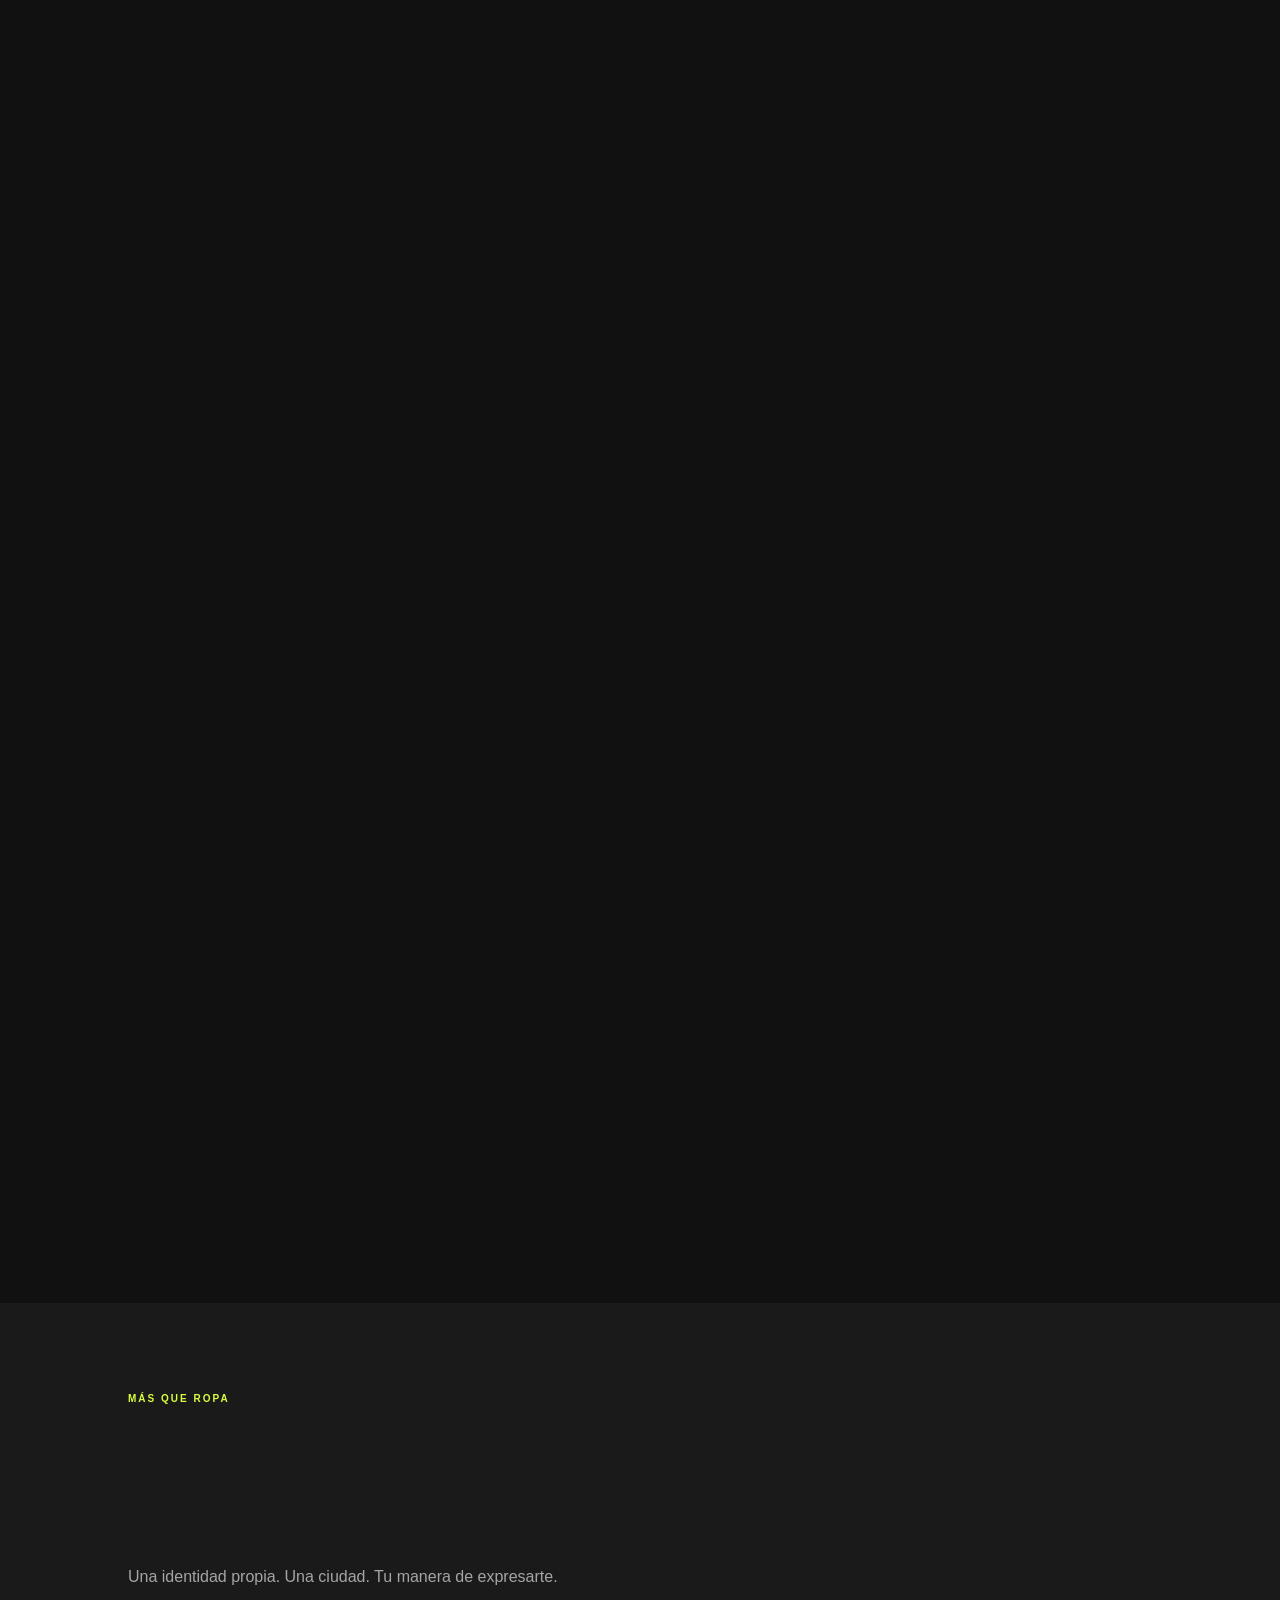
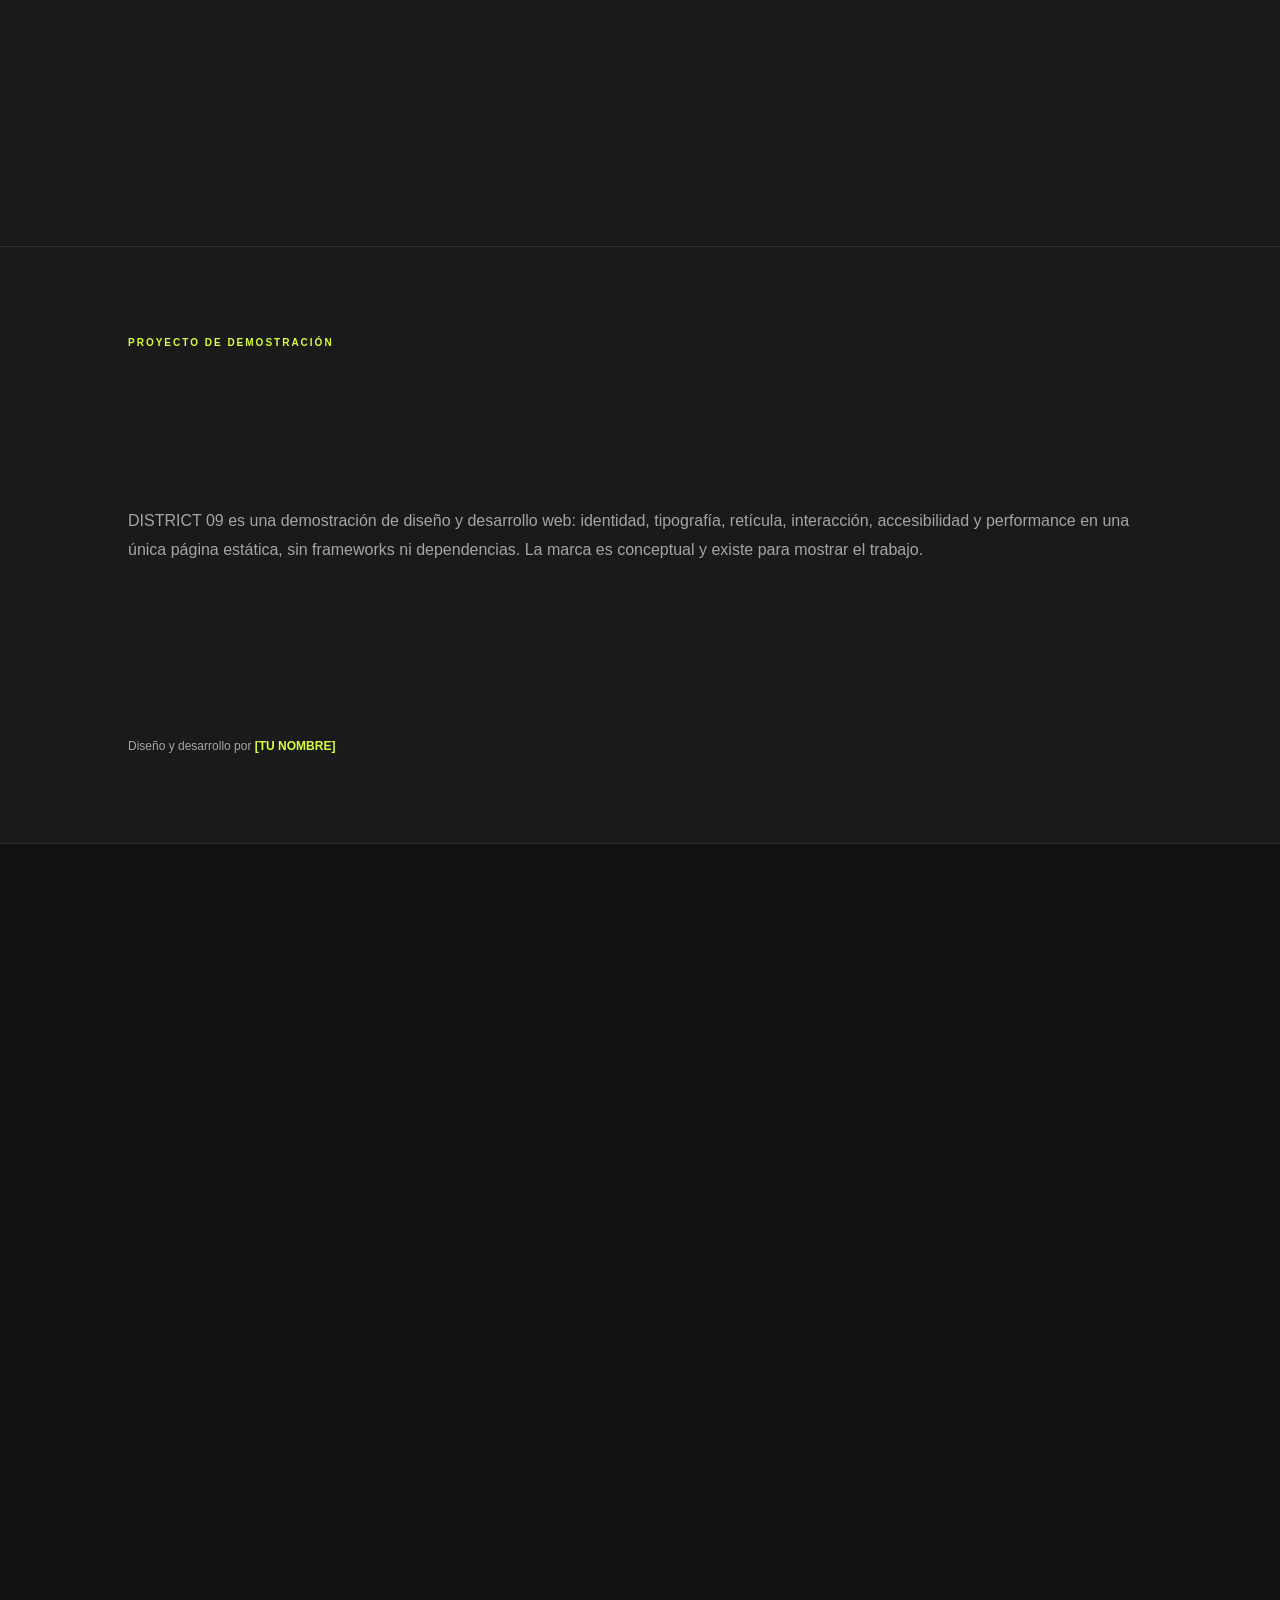
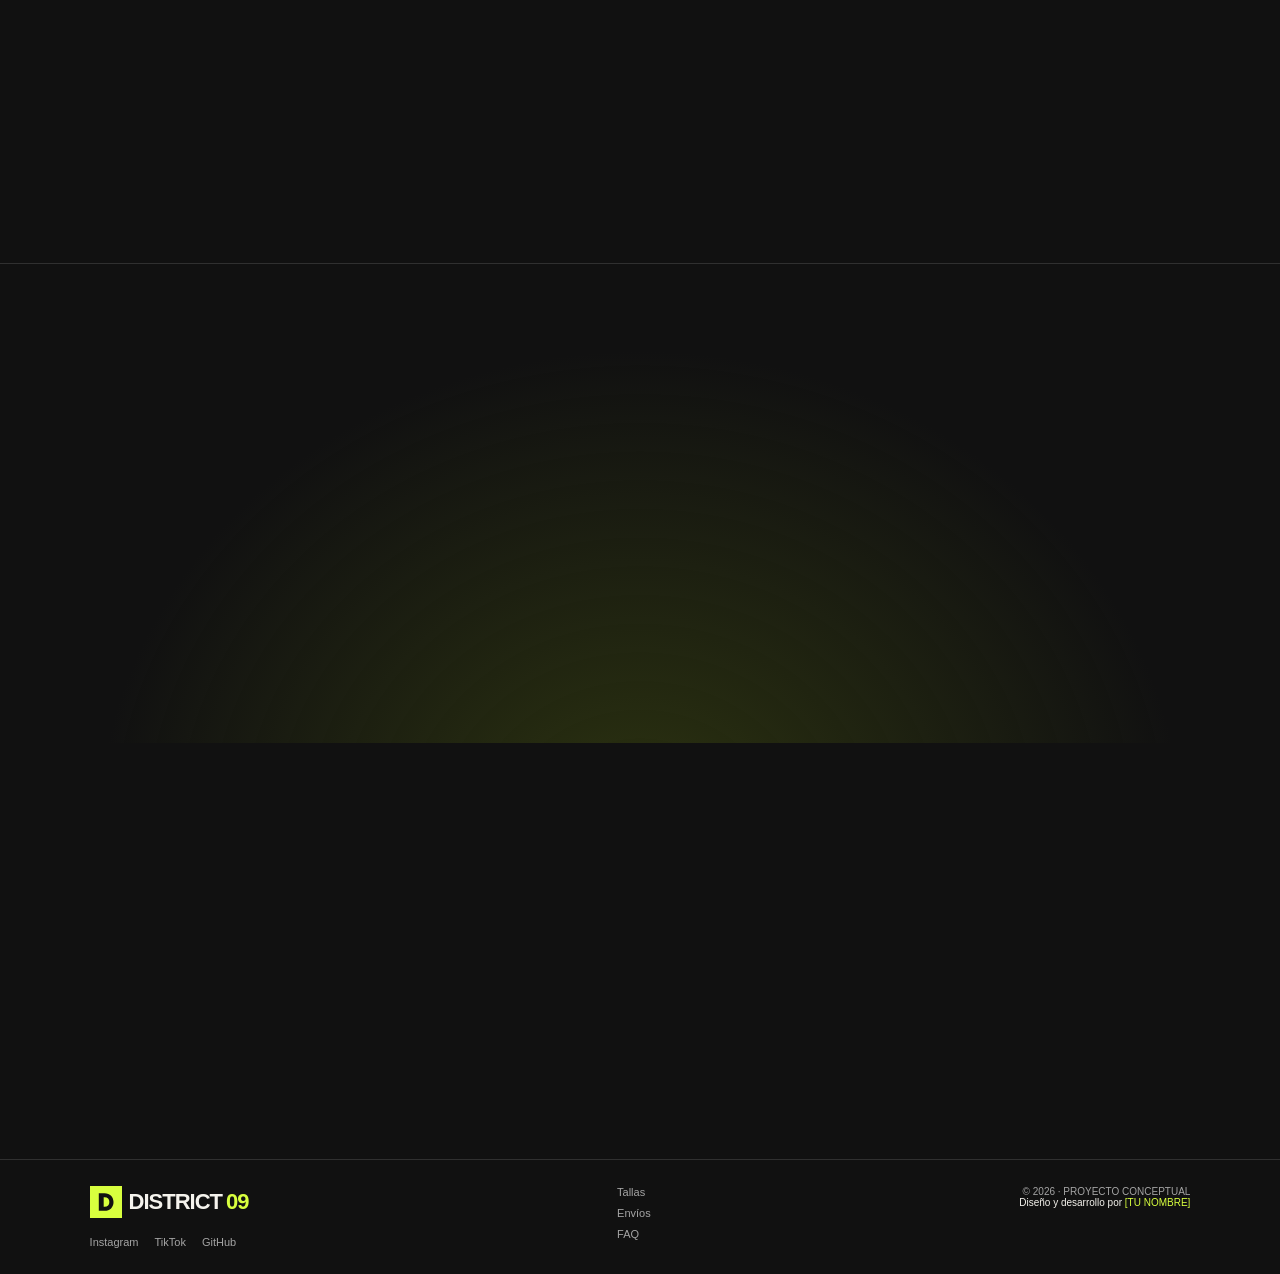
==== commit 85c89813: "feat: lookbook, imagenes y transiciones; contacto solo WhatsApp" ====
--- a/index.html
+++ b/index.html
@@ -3,7 +3,7 @@
 <head>
   <meta charset="UTF-8">
   <meta name="viewport" content="width=device-width, initial-scale=1.0">
-  <meta http-equiv="Content-Security-Policy" content="default-src 'self'; script-src 'self'; style-src 'self' https://fonts.googleapis.com; font-src 'self' https://fonts.gstatic.com; img-src 'self' data:; connect-src 'none'; object-src 'none'; base-uri 'self'; form-action 'self'">
+  <meta http-equiv="Content-Security-Policy" content="default-src 'self'; script-src 'self'; style-src 'self' https://fonts.googleapis.com; font-src 'self' https://fonts.gstatic.com; img-src 'self' data:; connect-src 'none'; object-src 'none'; base-uri 'self'; form-action 'none'">
   <meta name="referrer" content="strict-origin-when-cross-origin">
   <meta name="description" content="DISTRICT 09: streetwear independiente de Ecuador. Pedidos por WhatsApp. Demo de diseño y desarrollo web.">
   <title>DISTRICT 09 | Streetwear · Demo de diseño web</title>
@@ -87,6 +87,7 @@
 
     <nav class="desktop-nav" aria-label="Principal">
       <a href="#coleccion">Colección</a>
+      <a href="#lookbook">Lookbook</a>
       <a href="#nosotros">Nosotros</a>
       <a href="#proyecto">Proyecto</a>
       <a href="#info">Info</a>
@@ -106,6 +107,7 @@
 
   <nav class="mobile-menu" id="mobile-menu" aria-label="Menú móvil" hidden>
     <a href="#coleccion">Colección</a>
+    <a href="#lookbook">Lookbook</a>
     <a href="#nosotros">Nosotros</a>
     <a href="#proyecto">Proyecto</a>
     <a href="#info">Info</a>
@@ -163,13 +165,18 @@
 
   <main id="contenido">
     <section class="hero">
-      <p class="eyebrow">STREETWEAR INDEPENDIENTE · ECUADOR</p>
-      <h1>NO SIGAS<br>LA <span>CALLE.</span></h1>
-      <p class="intro">
-        Prendas para quienes construyen su propio camino.
-        Nueva colección disponible.
-      </p>
-      <a class="button" href="#coleccion">EXPLORAR COLECCIÓN ↗</a>
+      <div class="hero-copy">
+        <p class="eyebrow">STREETWEAR INDEPENDIENTE · ECUADOR</p>
+        <h1>NO SIGAS<br>LA <span>CALLE.</span></h1>
+        <p class="intro">
+          Prendas para quienes construyen su propio camino.
+          Nueva colección disponible.
+        </p>
+        <a class="button" href="#coleccion">EXPLORAR COLECCIÓN ↗</a>
+      </div>
+      <div class="hero-media">
+        <img src="assets/hero.png" alt="Prenda destacada del DROP 001 de DISTRICT 09" width="1100" height="1300" fetchpriority="high" decoding="async">
+      </div>
     </section>
 
     <section class="collection" id="coleccion">
@@ -181,7 +188,8 @@
       <div class="products">
         <article class="product" data-id="essential">
           <div class="product-image">
-            <img class="product-photo" src="assets/products/essential.svg" alt="Camiseta Oversized Essential negra de algodón" width="800" height="1000" loading="lazy" decoding="async">
+            <img class="product-photo" src="assets/products/essential.png" alt="Camiseta Oversized Essential negra de algodón" width="800" height="1000" loading="lazy" decoding="async">
+            <img class="product-photo product-photo-alt" src="assets/products/essential-back.png" alt="" width="800" height="1000" loading="lazy" decoding="async">
             <span class="badge sale">Oferta</span>
             <span class="sku">01 / ESSENTIAL</span>
             <button class="add-btn" type="button">Agregar</button>
@@ -197,7 +205,8 @@
 
         <article class="product" data-id="concrete">
           <div class="product-image">
-            <img class="product-photo" src="assets/products/concrete.svg" alt="Camiseta gráfica Concrete Tee gris" width="800" height="1000" loading="lazy" decoding="async">
+            <img class="product-photo" src="assets/products/concrete.png" alt="Camiseta gráfica Concrete Tee gris" width="800" height="1000" loading="lazy" decoding="async">
+            <img class="product-photo product-photo-alt" src="assets/products/concrete-back.png" alt="" width="800" height="1000" loading="lazy" decoding="async">
             <span class="sku">02 / GRAPHIC</span>
             <button class="add-btn" type="button">Agregar</button>
           </div>
@@ -210,7 +219,8 @@
 
         <article class="product" data-id="hoodie">
           <div class="product-image">
-            <img class="product-photo" src="assets/products/hoodie.svg" alt="Sudadera Urban Hoodie negra lavada" width="800" height="1000" loading="lazy" decoding="async">
+            <img class="product-photo" src="assets/products/hoodie.png" alt="Sudadera Urban Hoodie negra lavada" width="800" height="1000" loading="lazy" decoding="async">
+            <img class="product-photo product-photo-alt" src="assets/products/hoodie-back.png" alt="" width="800" height="1000" loading="lazy" decoding="async">
             <span class="badge sale">Oferta</span>
             <span class="sku">03 / DAILY</span>
             <button class="add-btn" type="button">Agregar</button>
@@ -226,7 +236,8 @@
 
         <article class="product sold-out" data-id="cargo">
           <div class="product-image">
-            <img class="product-photo" src="assets/products/night-cargo.svg" alt="Pantalón cargo Night Cargo negro" width="800" height="1000" loading="lazy" decoding="async">
+            <img class="product-photo" src="assets/products/night-cargo.png" alt="Pantalón cargo Night Cargo negro" width="800" height="1000" loading="lazy" decoding="async">
+            <img class="product-photo product-photo-alt" src="assets/products/night-cargo-back.png" alt="" width="800" height="1000" loading="lazy" decoding="async">
             <span class="badge sold">Agotado</span>
             <span class="sku">04 / UTILITY</span>
           </div>
@@ -236,6 +247,22 @@
             <strong>$42.00</strong>
           </div>
         </article>
+      </div>
+    </section>
+
+    <section class="lookbook" id="lookbook">
+      <div class="section-heading">
+        <p class="eyebrow">LOOKBOOK / DROP 001</p>
+        <h2>LA CALLE<br>EN <span>IMÁGENES</span></h2>
+      </div>
+
+      <div class="lookbook-grid">
+        <figure><img src="assets/lookbook/look-01.png" alt="Look 01 del DROP 001" width="900" height="1200" loading="lazy" decoding="async"><figcaption>LOOK 01</figcaption></figure>
+        <figure><img src="assets/lookbook/look-02.png" alt="Look 02 del DROP 001" width="900" height="1200" loading="lazy" decoding="async"><figcaption>LOOK 02</figcaption></figure>
+        <figure><img src="assets/lookbook/look-03.png" alt="Look 03 del DROP 001" width="900" height="1200" loading="lazy" decoding="async"><figcaption>LOOK 03</figcaption></figure>
+        <figure><img src="assets/lookbook/look-04.png" alt="Look 04 del DROP 001" width="900" height="1200" loading="lazy" decoding="async"><figcaption>LOOK 04</figcaption></figure>
+        <figure><img src="assets/lookbook/look-05.png" alt="Look 05 del DROP 001" width="900" height="1200" loading="lazy" decoding="async"><figcaption>LOOK 05</figcaption></figure>
+        <figure><img src="assets/lookbook/look-06.png" alt="Look 06 del DROP 001" width="900" height="1200" loading="lazy" decoding="async"><figcaption>LOOK 06</figcaption></figure>
       </div>
     </section>
 
@@ -371,36 +398,11 @@
     <section class="contact" id="contacto">
       <p class="eyebrow">¿TENÉS UNA MARCA O UN PROYECTO?</p>
       <h2>¿LISTO PARA TU PRÓXIMO DROP?</h2>
-      <p class="intro contact-intro">Escríbeme por WhatsApp o correo, o déjame tu mensaje. Respondo en menos de 24 h.</p>
+      <p class="intro contact-intro">Escríbeme por WhatsApp y te ayudo con tallas, disponibilidad y envíos. Respondo en menos de 24 h.</p>
 
       <div class="cta-actions">
-        <a class="button" href="mailto:hola@ejemplo.com">ESCRIBIR UN EMAIL ↗</a>
-        <a class="button button-outline whatsapp-link" href="#contacto" target="_blank" rel="noopener noreferrer">WHATSAPP ↗</a>
-      </div>
-
-      <form class="contact-form" name="contacto" method="POST" action="/gracias.html" data-netlify="true" data-netlify-honeypot="bot-field">
-        <input type="hidden" name="form-name" value="contacto">
-        <p class="visually-hidden">
-          <label>No rellenes este campo: <input name="bot-field" tabindex="-1" autocomplete="off"></label>
-        </p>
-
-        <div class="field">
-          <label for="nombre">Nombre</label>
-          <input id="nombre" name="nombre" type="text" required maxlength="80" autocomplete="name">
-        </div>
-
-        <div class="field">
-          <label for="email">Email</label>
-          <input id="email" name="email" type="email" required maxlength="120" autocomplete="email">
-        </div>
-
-        <div class="field field-wide">
-          <label for="mensaje">Mensaje</label>
-          <textarea id="mensaje" name="mensaje" rows="5" required maxlength="1000"></textarea>
-        </div>
-
-        <button class="button" type="submit">ENVIAR MENSAJE ↗</button>
-      </form>
+        <a class="button whatsapp-link" href="#contacto" target="_blank" rel="noopener noreferrer">HABLAR POR WHATSAPP ↗</a>
+      </div>
 
       <p class="note">Marca conceptual creada como proyecto de demostración.</p>
     </section>
--- a/styles.css
+++ b/styles.css
@@ -343,15 +343,57 @@
 }
 
 .hero {
-  min-height: 520px;
-  padding: 110px 10% 90px;
-  display: flex;
-  flex-direction: column;
-  align-items: flex-start;
-  justify-content: center;
+  min-height: 560px;
+  padding: 90px 7%;
+  display: grid;
+  grid-template-columns: 1.05fr 0.95fr;
+  align-items: center;
+  gap: 48px;
   background:
     radial-gradient(ellipse at 80% 40%, #333333 0%, transparent 48%),
     var(--bg);
+}
+
+.hero-copy {
+  display: flex;
+  flex-direction: column;
+  align-items: flex-start;
+}
+
+.hero-media {
+  position: relative;
+  aspect-ratio: 11 / 13;
+  overflow: hidden;
+  background: var(--panel);
+}
+
+.hero-media img {
+  width: 100%;
+  height: 100%;
+  display: block;
+  object-fit: cover;
+}
+
+.hero-copy > * {
+  animation: rise 0.7s ease both;
+}
+.hero-copy > *:nth-child(1) { animation-delay: 0.05s; }
+.hero-copy > *:nth-child(2) { animation-delay: 0.14s; }
+.hero-copy > *:nth-child(3) { animation-delay: 0.23s; }
+.hero-copy > *:nth-child(4) { animation-delay: 0.32s; }
+
+.hero-media {
+  animation: heroFade 0.9s ease both;
+}
+
+@keyframes rise {
+  from { opacity: 0; transform: translateY(22px); }
+  to { opacity: 1; transform: none; }
+}
+
+@keyframes heroFade {
+  from { opacity: 0; }
+  to { opacity: 1; }
 }
 
 .eyebrow {
@@ -441,11 +483,26 @@
   height: 100%;
   display: block;
   object-fit: cover;
-  transition: transform 0.5s ease;
-}
-
-.product:hover .product-photo {
+  transition: transform 0.6s ease, opacity 0.45s ease;
+}
+
+.product-photo-alt {
+  opacity: 0;
+}
+
+.product:hover .product-photo,
+.product:focus-within .product-photo {
   transform: scale(1.04);
+}
+
+.product:hover .product-photo-alt,
+.product:focus-within .product-photo-alt {
+  opacity: 1;
+}
+
+.product:hover .product-photo:not(.product-photo-alt),
+.product:focus-within .product-photo:not(.product-photo-alt) {
+  opacity: 0;
 }
 
 .product:hover .product-image {
@@ -1111,44 +1168,6 @@
 .contact .cta-actions {
   justify-content: center;
 }
-.contact-form {
-  max-width: 720px;
-  margin: 40px auto 0;
-  display: grid;
-  grid-template-columns: 1fr 1fr;
-  gap: 16px;
-  text-align: left;
-}
-.field {
-  display: flex;
-  flex-direction: column;
-  gap: 8px;
-}
-.field-wide,
-.contact-form .button {
-  grid-column: 1 / -1;
-}
-.contact-form label {
-  font-size: 11px;
-  letter-spacing: 1px;
-  text-transform: uppercase;
-  color: var(--muted);
-}
-.contact-form input,
-.contact-form textarea {
-  width: 100%;
-  background: #141414;
-  border: 1px solid #3a3a3a;
-  color: var(--text);
-  padding: 13px 14px;
-  font: inherit;
-  font-size: 14px;
-  border-radius: 0;
-  resize: vertical;
-}
-.contact-form .button {
-  justify-self: start;
-}
 
 /* ------------------------------------------------------------------ */
 /* Footer, redes y badge de demo                                       */
@@ -1214,6 +1233,112 @@
 }
 
 /* ------------------------------------------------------------------ */
+/* Lookbook                                                            */
+/* ------------------------------------------------------------------ */
+.lookbook {
+  padding: 80px 7%;
+  border-top: 1px solid #303030;
+}
+.lookbook h2 span,
+.drop-cta h2 span,
+.about h2 span {
+  color: var(--accent);
+}
+.lookbook-grid {
+  display: grid;
+  grid-template-columns: repeat(3, minmax(0, 1fr));
+  gap: 14px;
+  margin-top: 34px;
+}
+.lookbook figure {
+  position: relative;
+  margin: 0;
+  overflow: hidden;
+  background: var(--panel);
+}
+.lookbook img {
+  display: block;
+  width: 100%;
+  aspect-ratio: 3 / 4;
+  object-fit: cover;
+  transition: transform 0.6s ease;
+}
+.lookbook figure:hover img {
+  transform: scale(1.05);
+}
+.lookbook figcaption {
+  position: absolute;
+  left: 12px;
+  bottom: 12px;
+  padding: 6px 8px;
+  background: #111c;
+  font-size: 10px;
+  letter-spacing: 1px;
+}
+
+/* ------------------------------------------------------------------ */
+/* Transiciones y animaciones                                          */
+/* ------------------------------------------------------------------ */
+@keyframes overlayIn {
+  from { opacity: 0; }
+  to { opacity: 1; }
+}
+@keyframes slideInRight {
+  from { transform: translateX(100%); }
+  to { transform: none; }
+}
+@keyframes slideInLeft {
+  from { transform: translateX(-100%); }
+  to { transform: none; }
+}
+@keyframes dropIn {
+  from { opacity: 0; transform: translateY(-12px); }
+  to { opacity: 1; transform: none; }
+}
+@keyframes popIn {
+  from { opacity: 0; transform: translate(-50%, -48%) scale(0.98); }
+  to { opacity: 1; transform: translate(-50%, -50%) scale(1); }
+}
+
+html.js [data-reveal] {
+  opacity: 0;
+  transform: translateY(26px);
+  transition: opacity 0.6s ease, transform 0.6s ease;
+}
+html.js [data-reveal].is-visible {
+  opacity: 1;
+  transform: none;
+}
+html.js [data-reveal]:nth-child(2) { transition-delay: 0.07s; }
+html.js [data-reveal]:nth-child(3) { transition-delay: 0.14s; }
+html.js [data-reveal]:nth-child(4) { transition-delay: 0.21s; }
+html.js [data-reveal]:nth-child(5) { transition-delay: 0.28s; }
+html.js [data-reveal]:nth-child(6) { transition-delay: 0.35s; }
+
+.overlay { animation: overlayIn 0.25s ease; }
+.cart-drawer { animation: slideInRight 0.3s ease; }
+.mobile-menu { animation: slideInLeft 0.3s ease; }
+.search-panel { animation: dropIn 0.3s ease; }
+.product-modal { animation: popIn 0.28s ease; }
+
+.desktop-nav a {
+  position: relative;
+}
+.desktop-nav a::after {
+  content: '';
+  position: absolute;
+  left: 0;
+  bottom: -5px;
+  width: 0;
+  height: 1px;
+  background: var(--accent);
+  transition: width 0.25s ease;
+}
+.desktop-nav a:hover::after {
+  width: 100%;
+}
+
+/* ------------------------------------------------------------------ */
 /* Responsive de los nuevos bloques                                    */
 /* ------------------------------------------------------------------ */
 @media (max-width: 760px) {
@@ -1228,11 +1353,21 @@
   .pm-body {
     padding: 24px;
   }
+  .hero {
+    grid-template-columns: 1fr;
+    gap: 30px;
+    padding: 70px 7%;
+  }
+  .hero-media {
+    aspect-ratio: 4 / 3;
+  }
+  .lookbook-grid {
+    grid-template-columns: repeat(2, minmax(0, 1fr));
+  }
 }
 
 @media (max-width: 650px) {
-  .info-grid,
-  .contact-form {
+  .info-grid {
     grid-template-columns: 1fr;
   }
   .info {
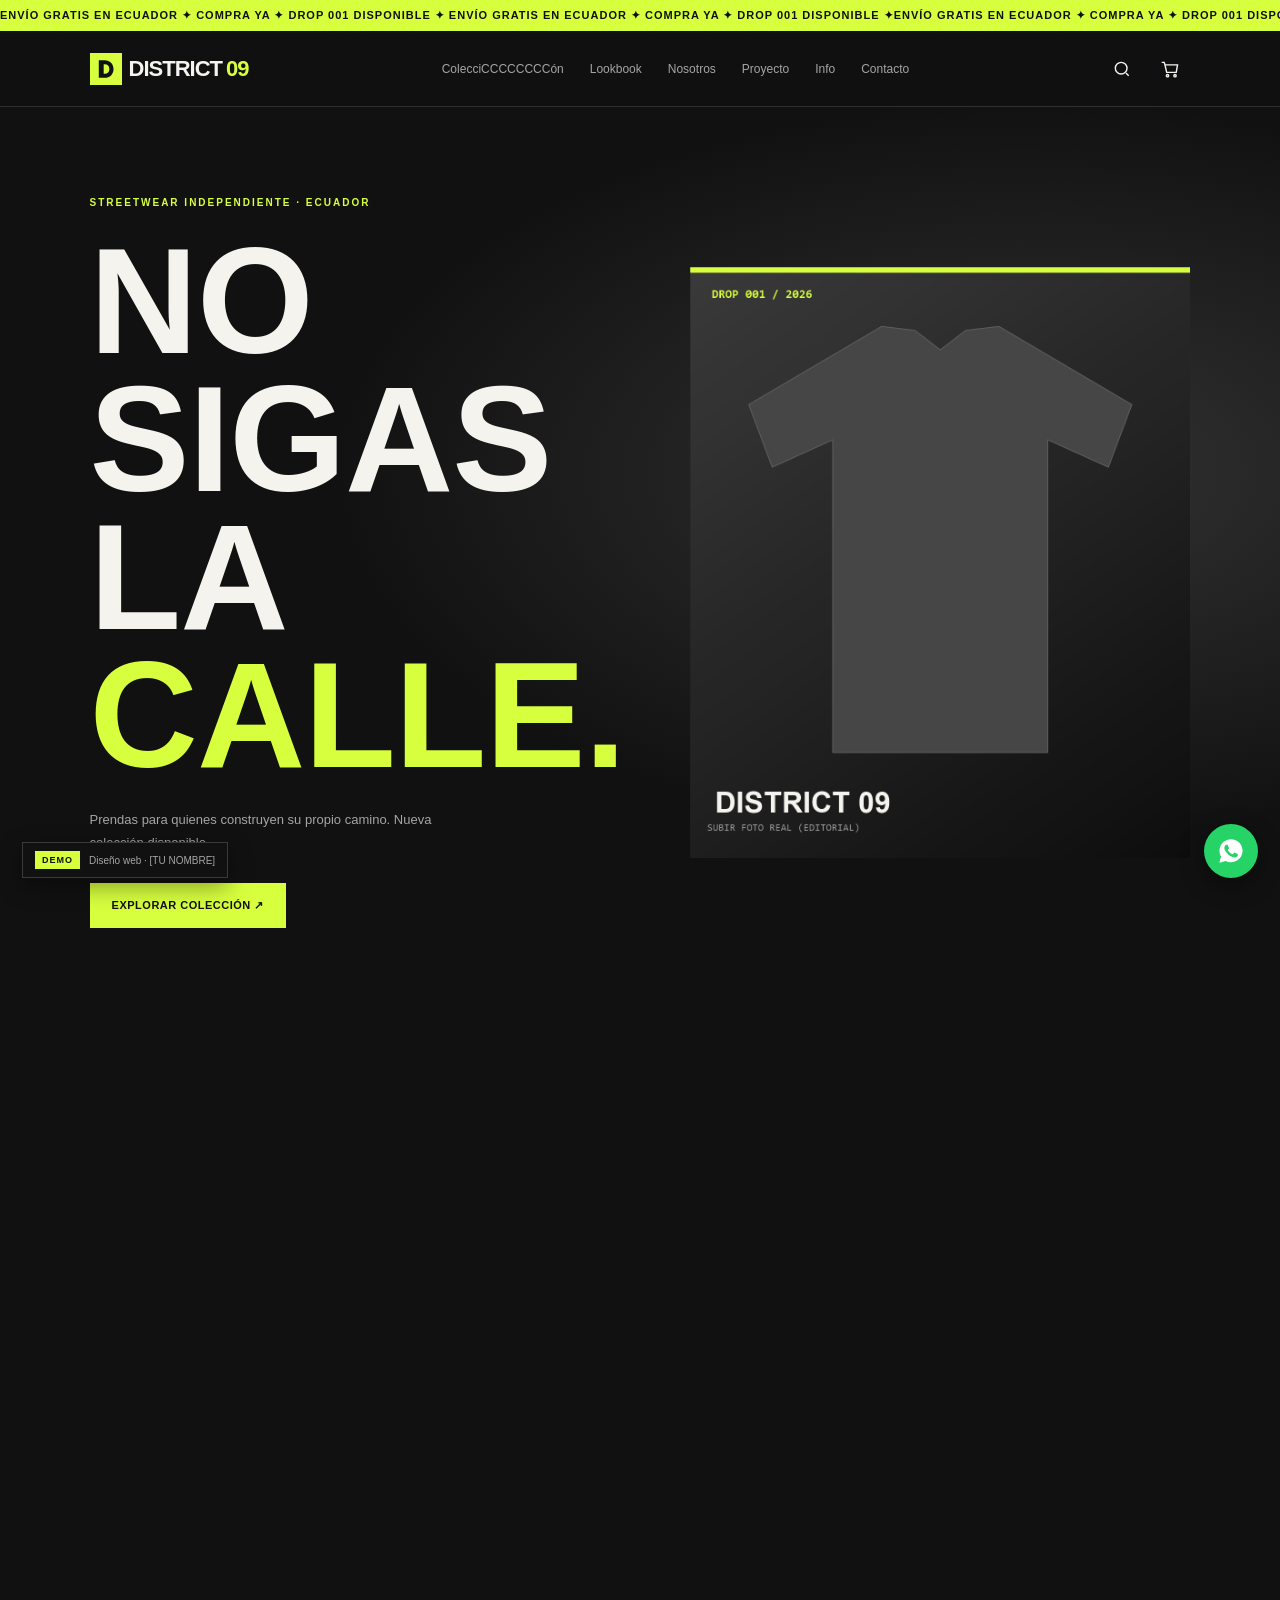
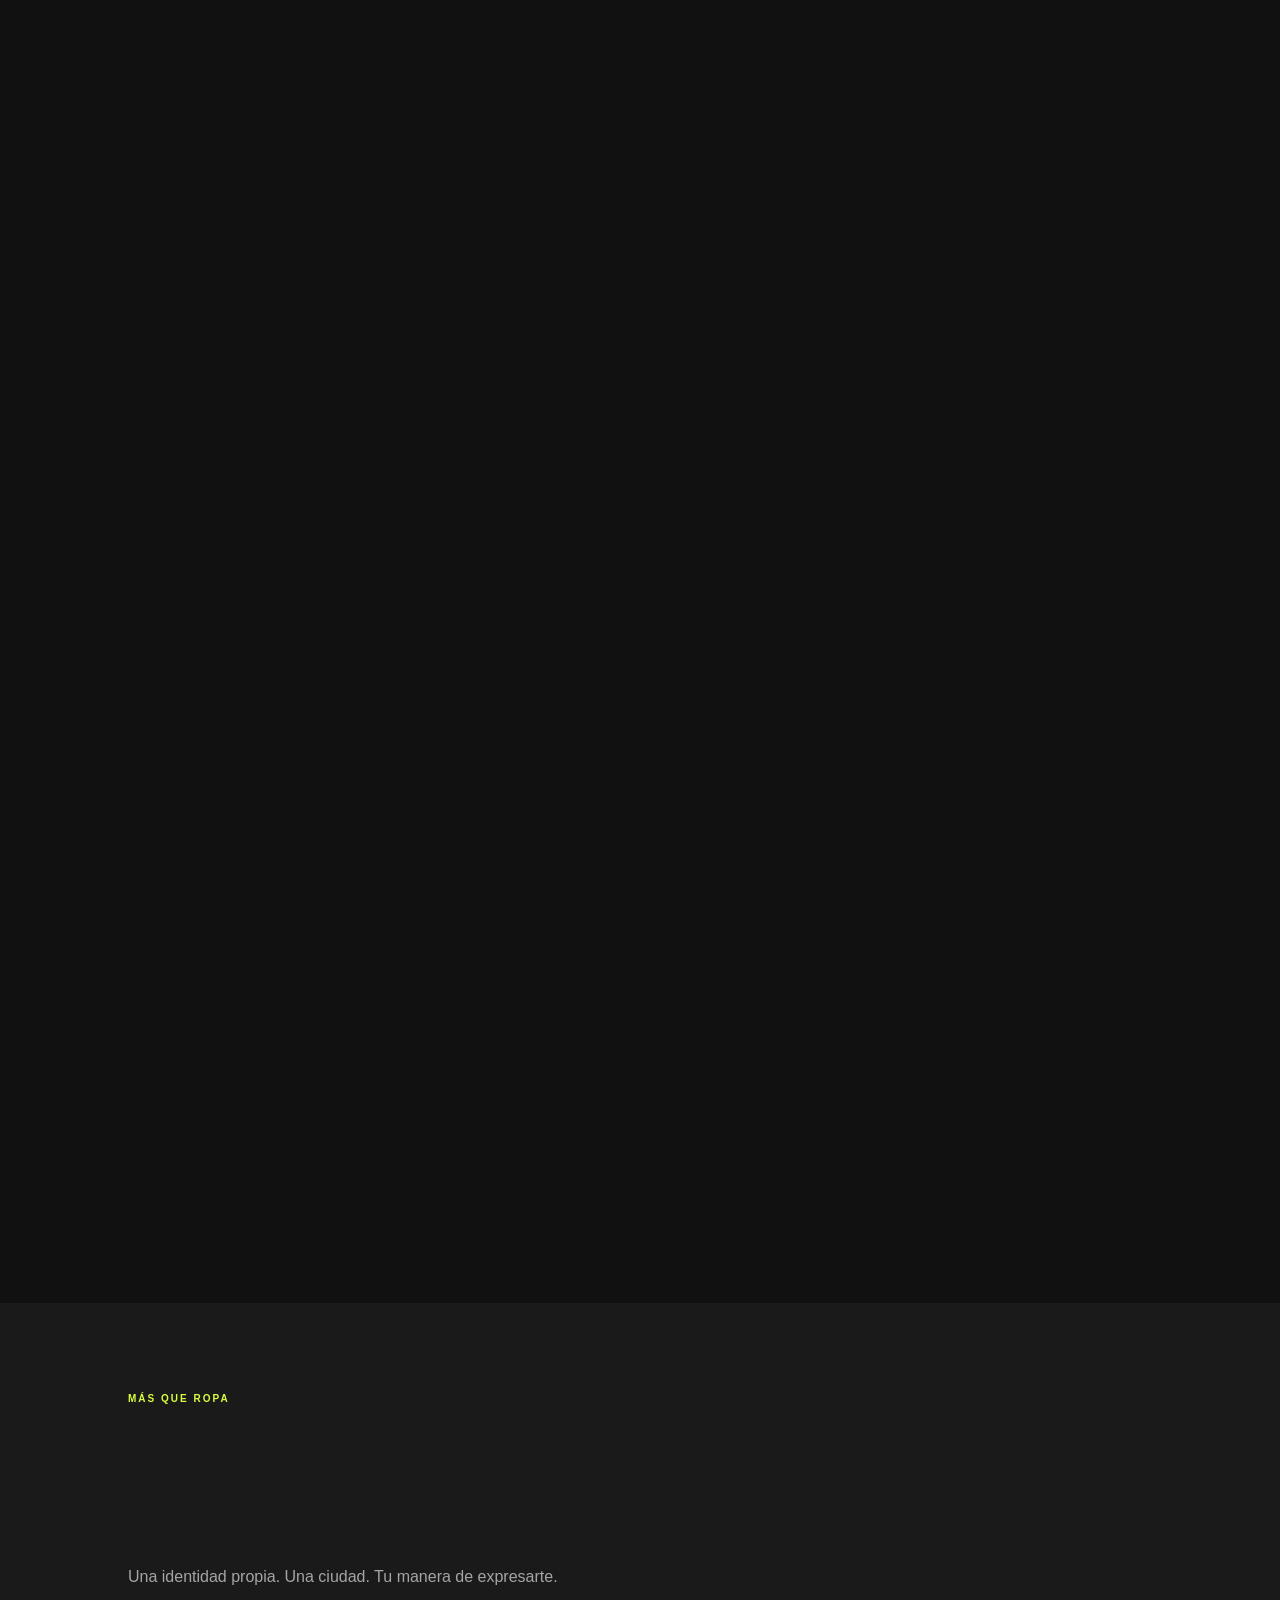
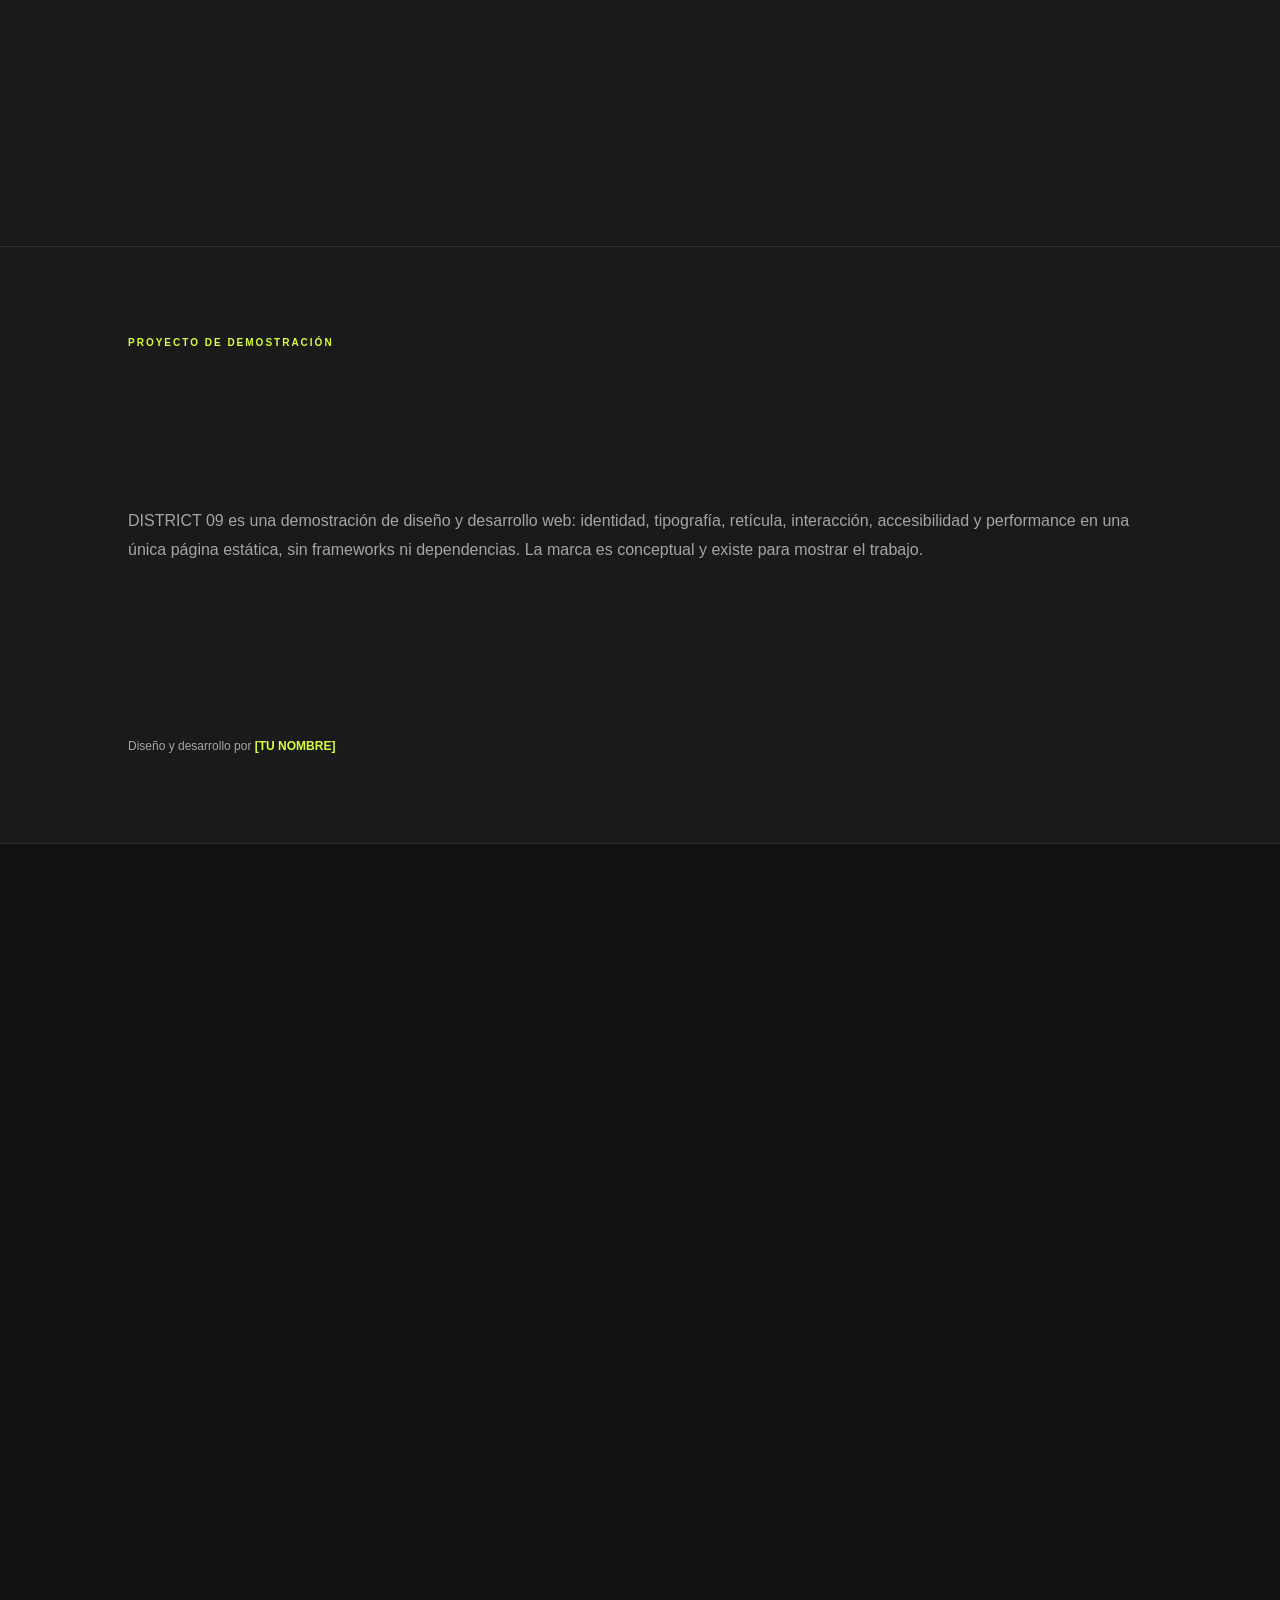
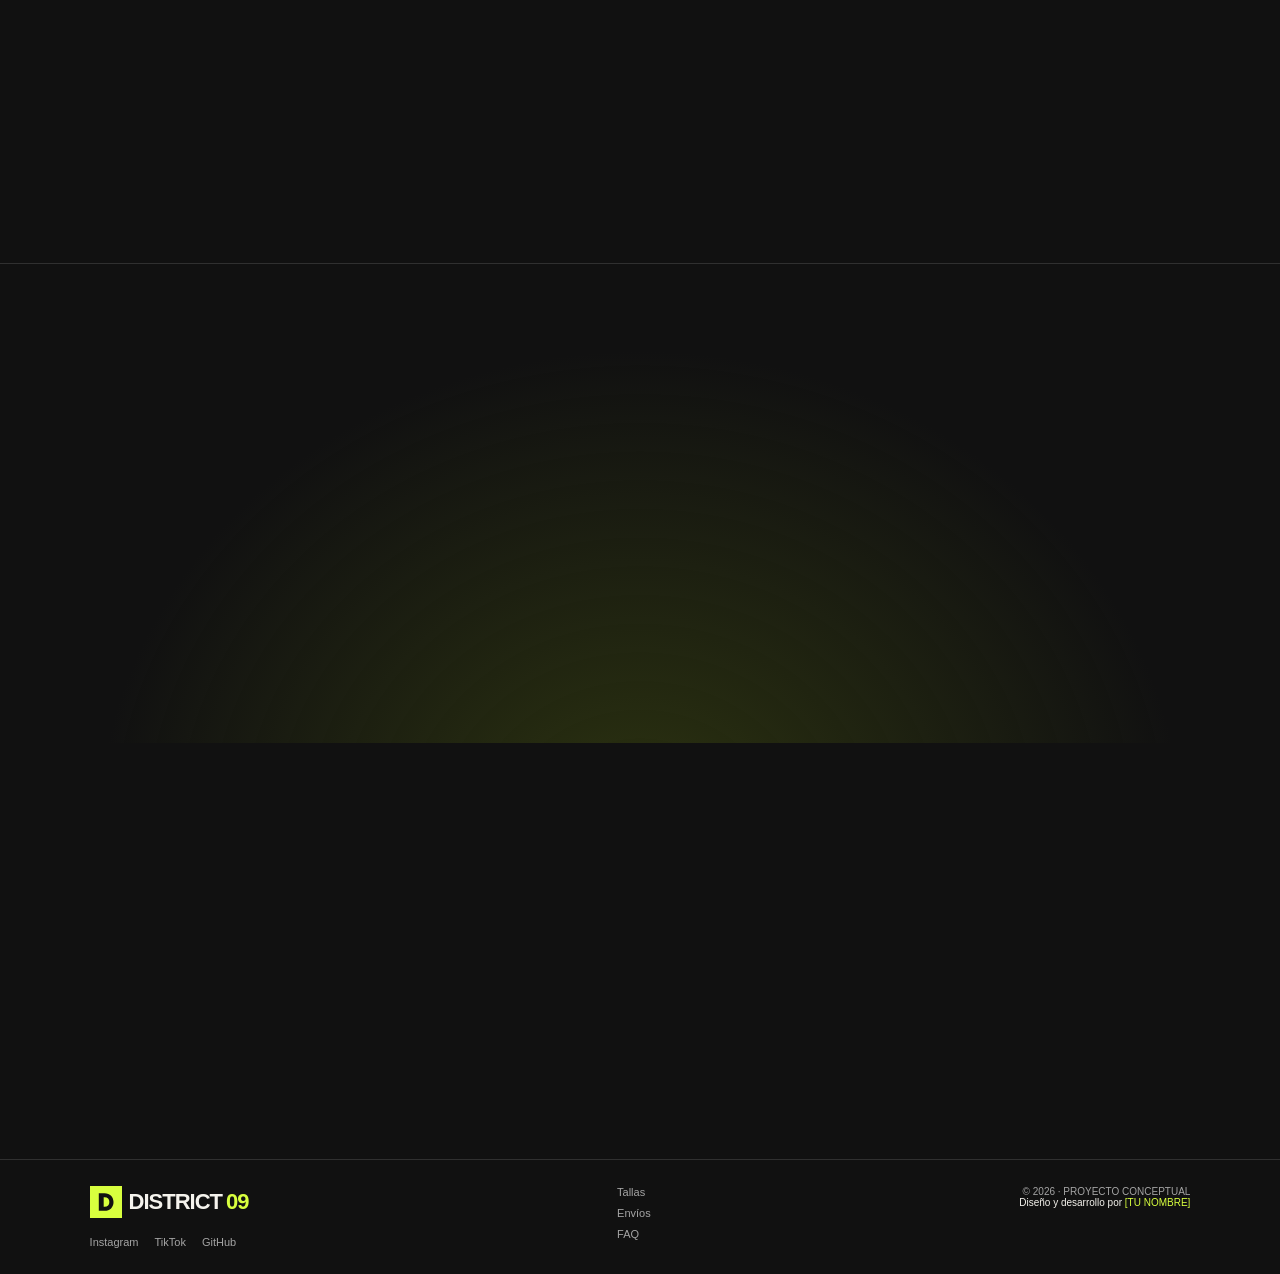
==== commit 432fb3fc: "Prueba de que se pueda modificar el html y se refleje en netlify" ====
--- a/index.html
+++ b/index.html
@@ -86,7 +86,7 @@
     </a>
 
     <nav class="desktop-nav" aria-label="Principal">
-      <a href="#coleccion">Colección</a>
+      <a href="#coleccion">ColecciCCCCCCCCón</a>
       <a href="#lookbook">Lookbook</a>
       <a href="#nosotros">Nosotros</a>
       <a href="#proyecto">Proyecto</a>
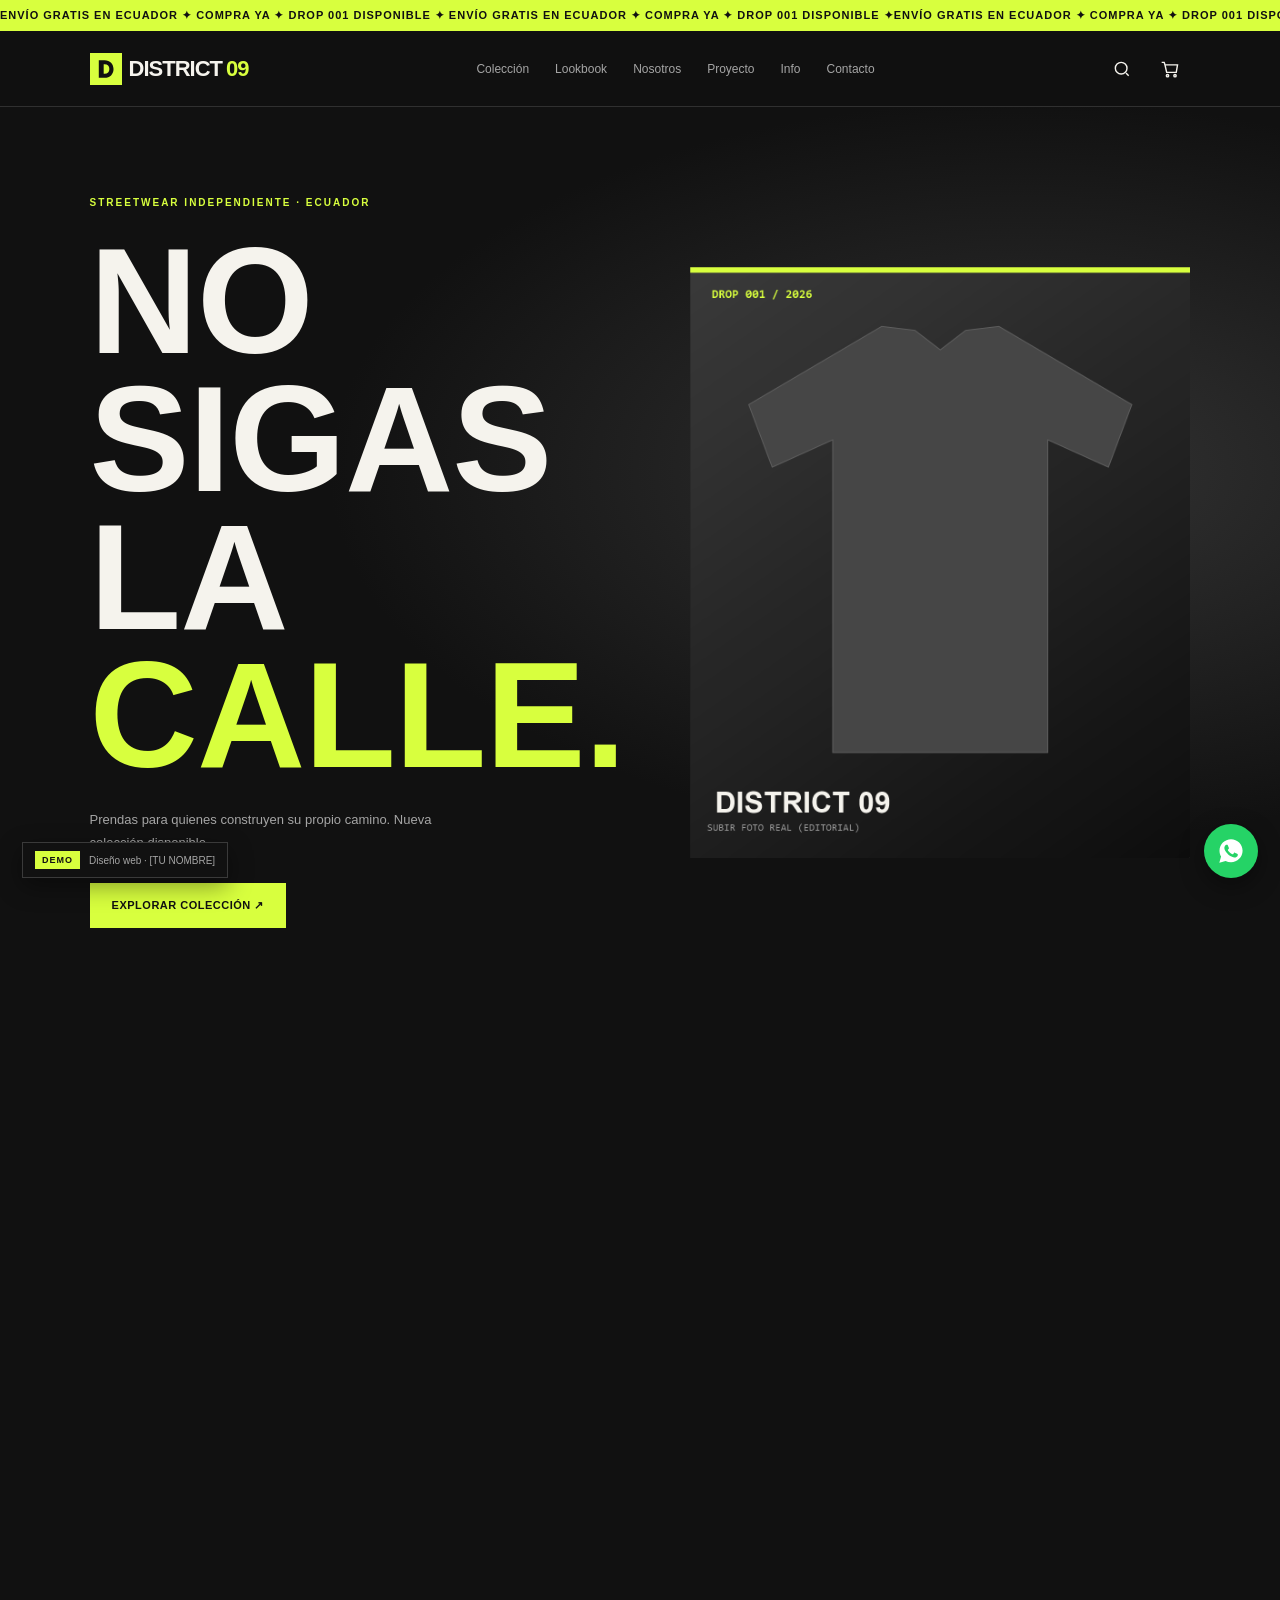
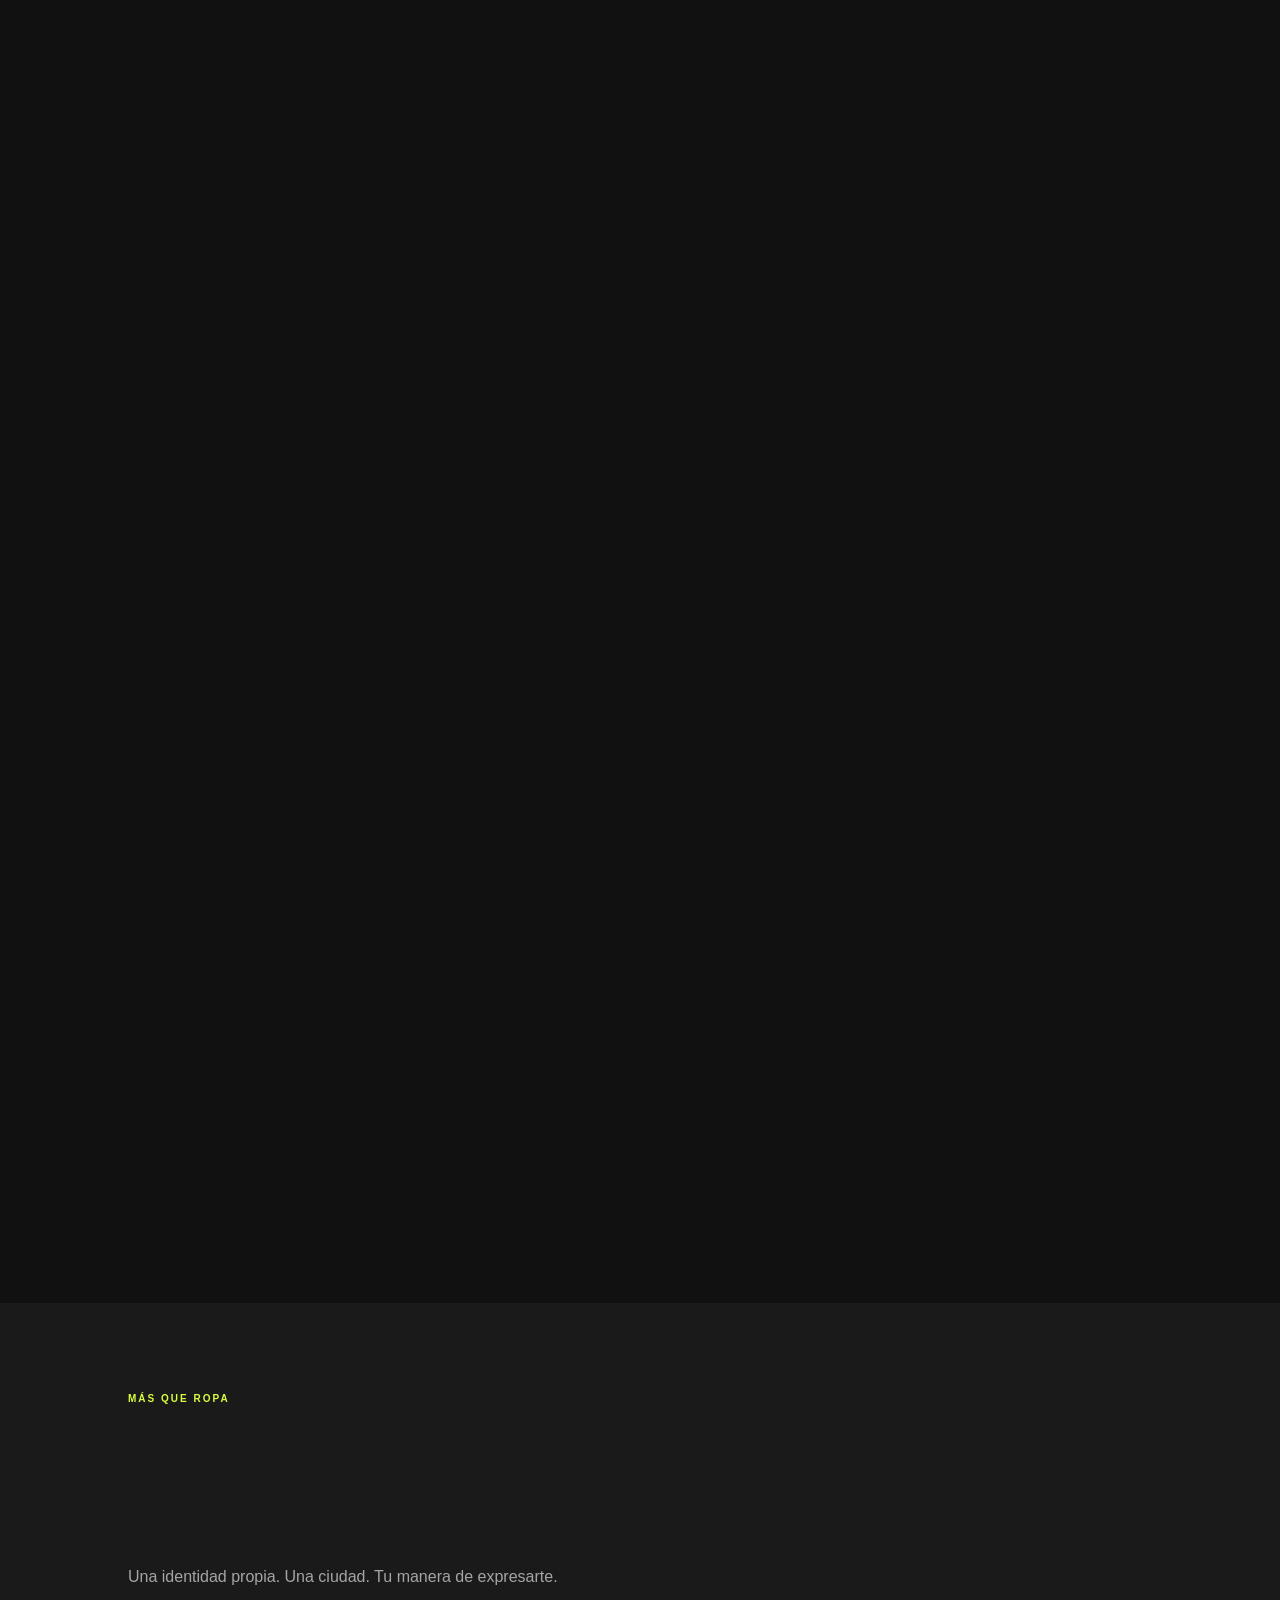
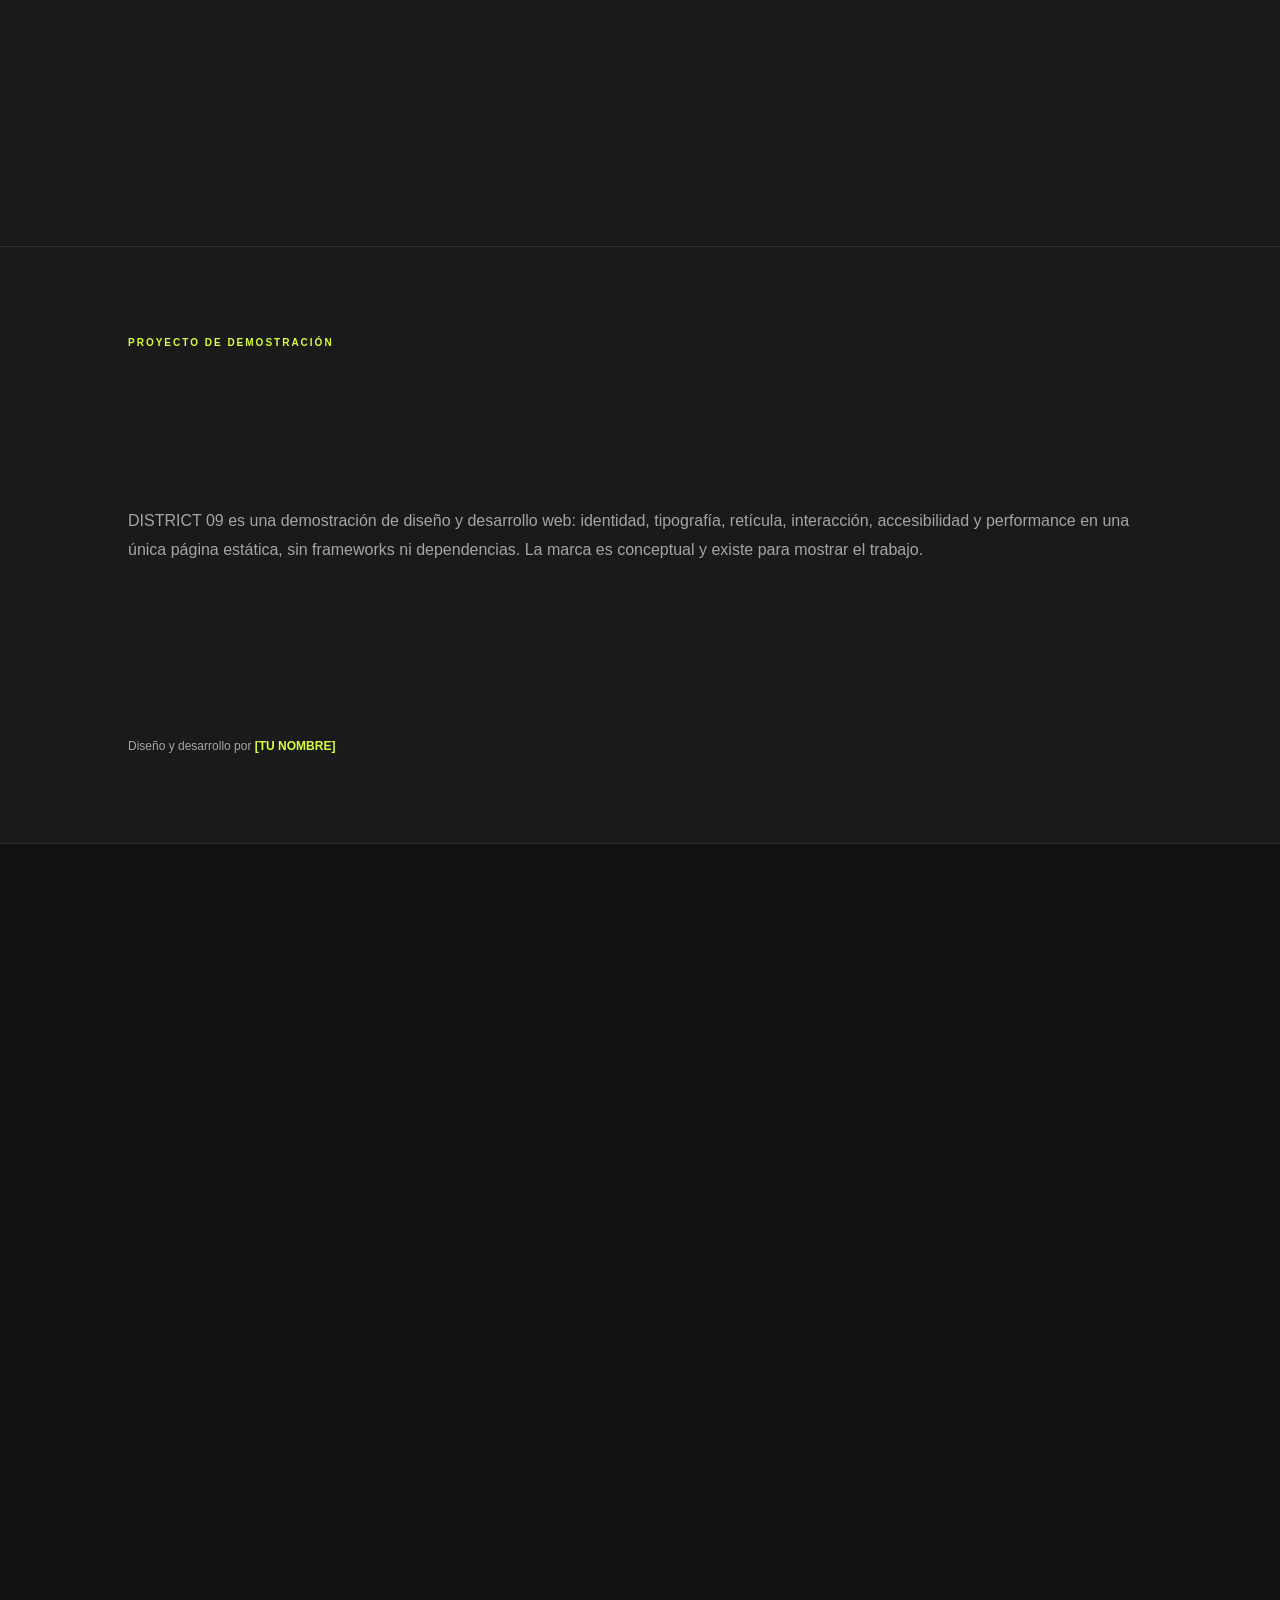
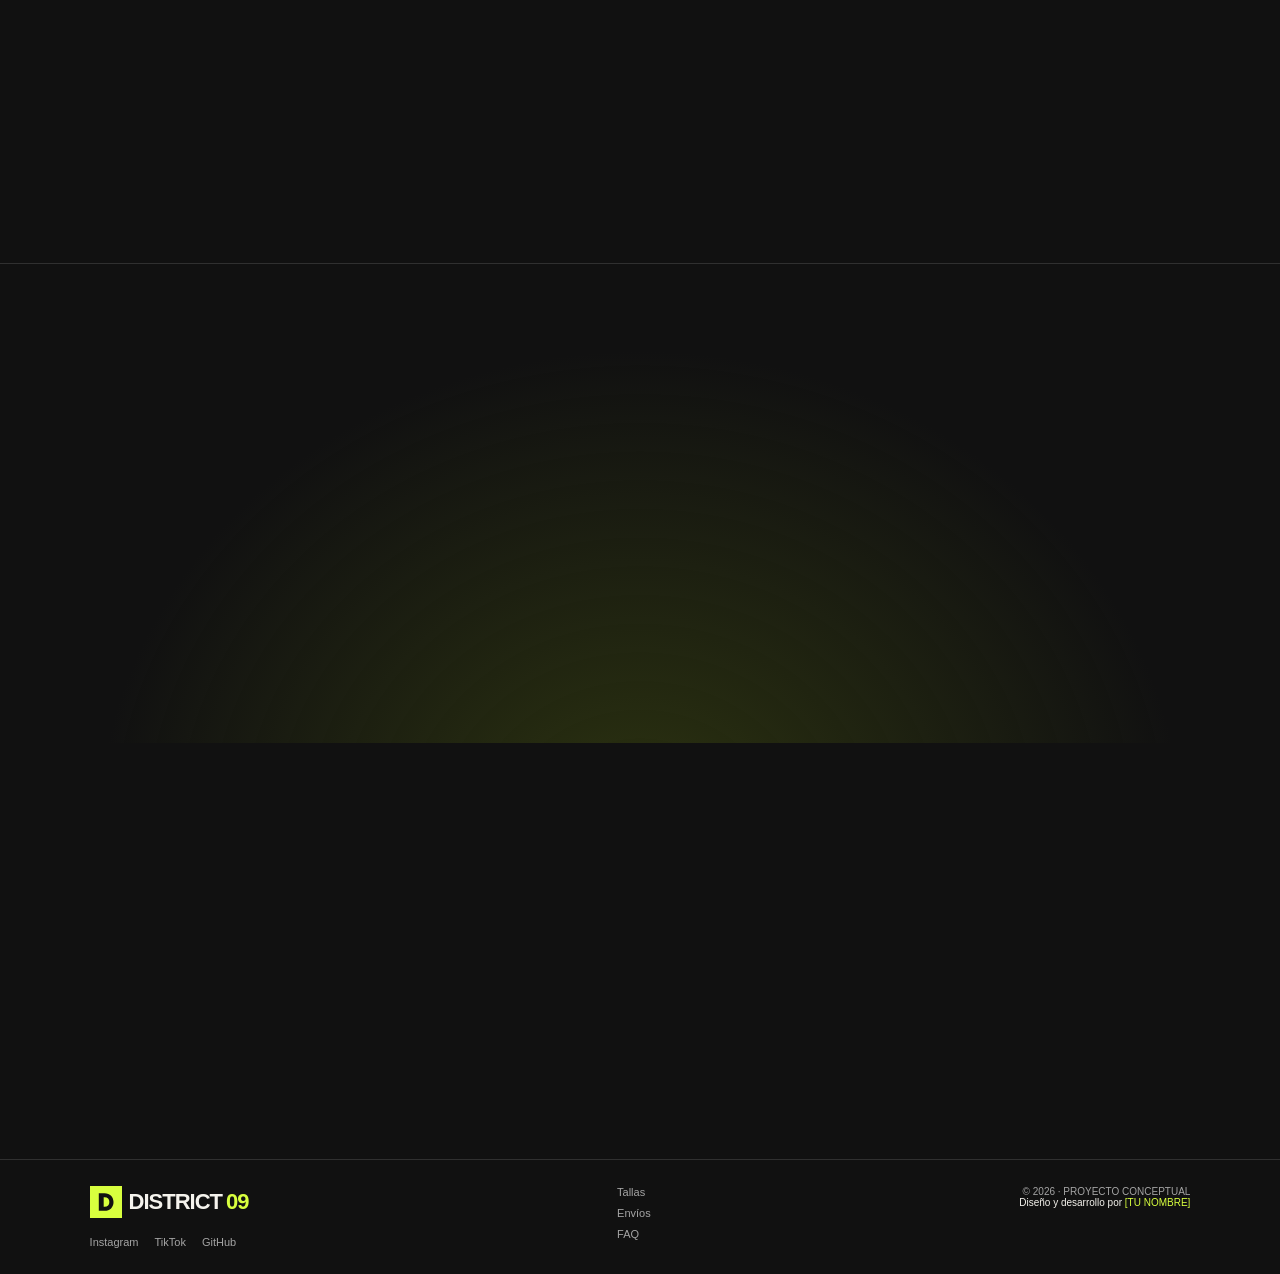
==== commit 423253a0: "Ultima Prueba" ====
--- a/index.html
+++ b/index.html
@@ -86,7 +86,7 @@
     </a>
 
     <nav class="desktop-nav" aria-label="Principal">
-      <a href="#coleccion">ColecciCCCCCCCCón</a>
+      <a href="#coleccion">Colección</a>
       <a href="#lookbook">Lookbook</a>
       <a href="#nosotros">Nosotros</a>
       <a href="#proyecto">Proyecto</a>
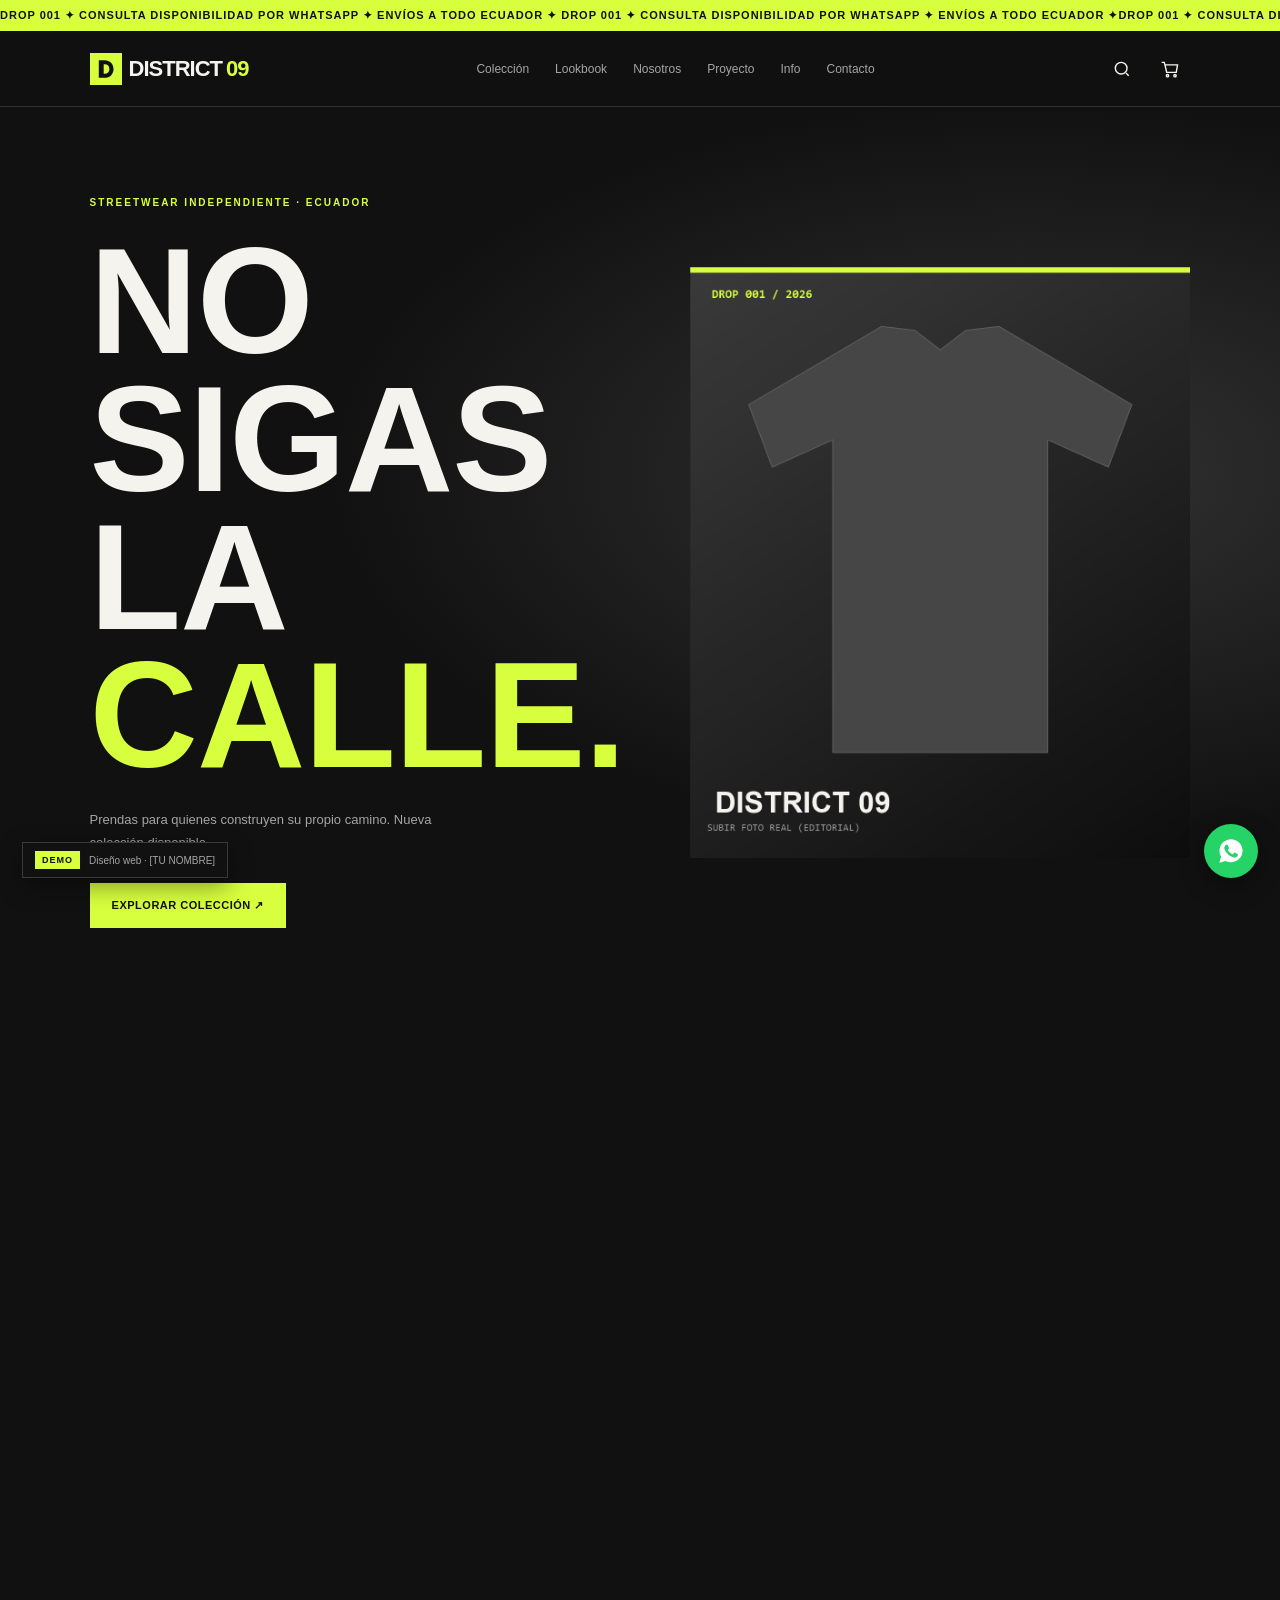
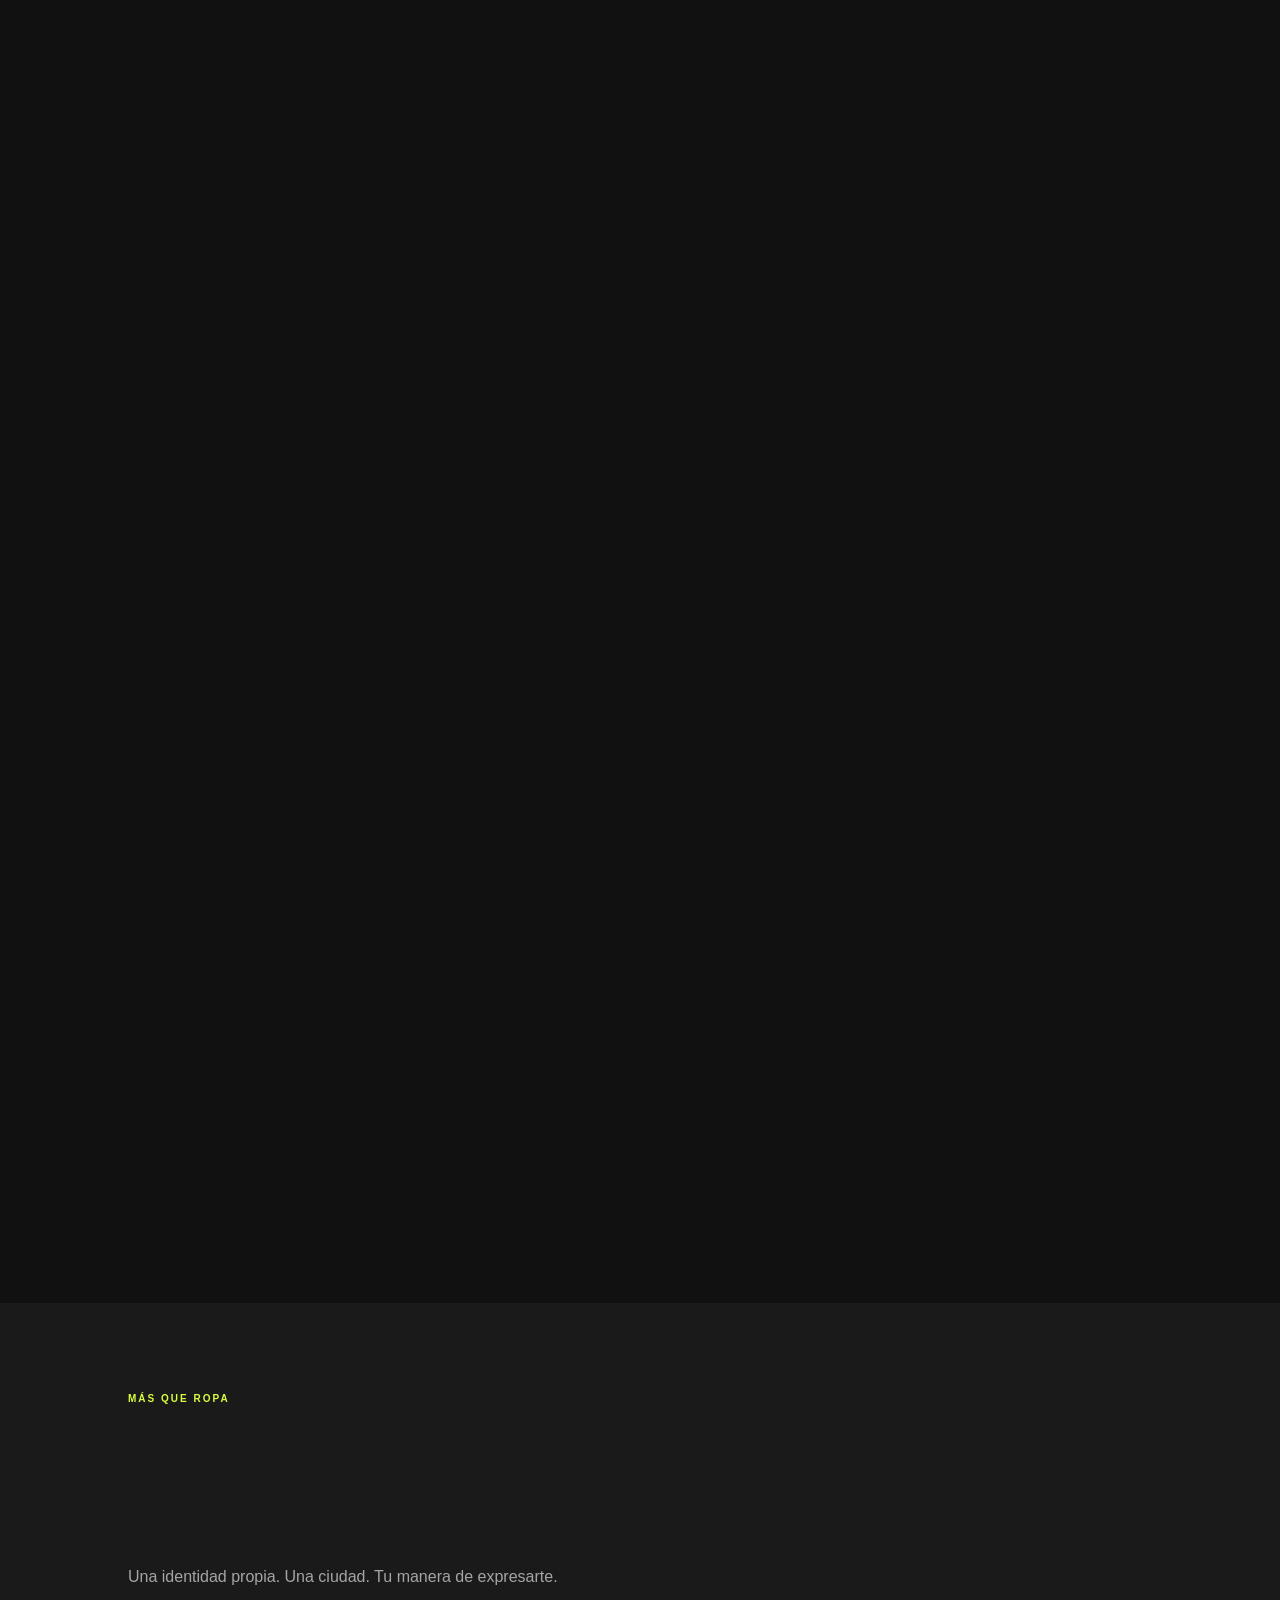
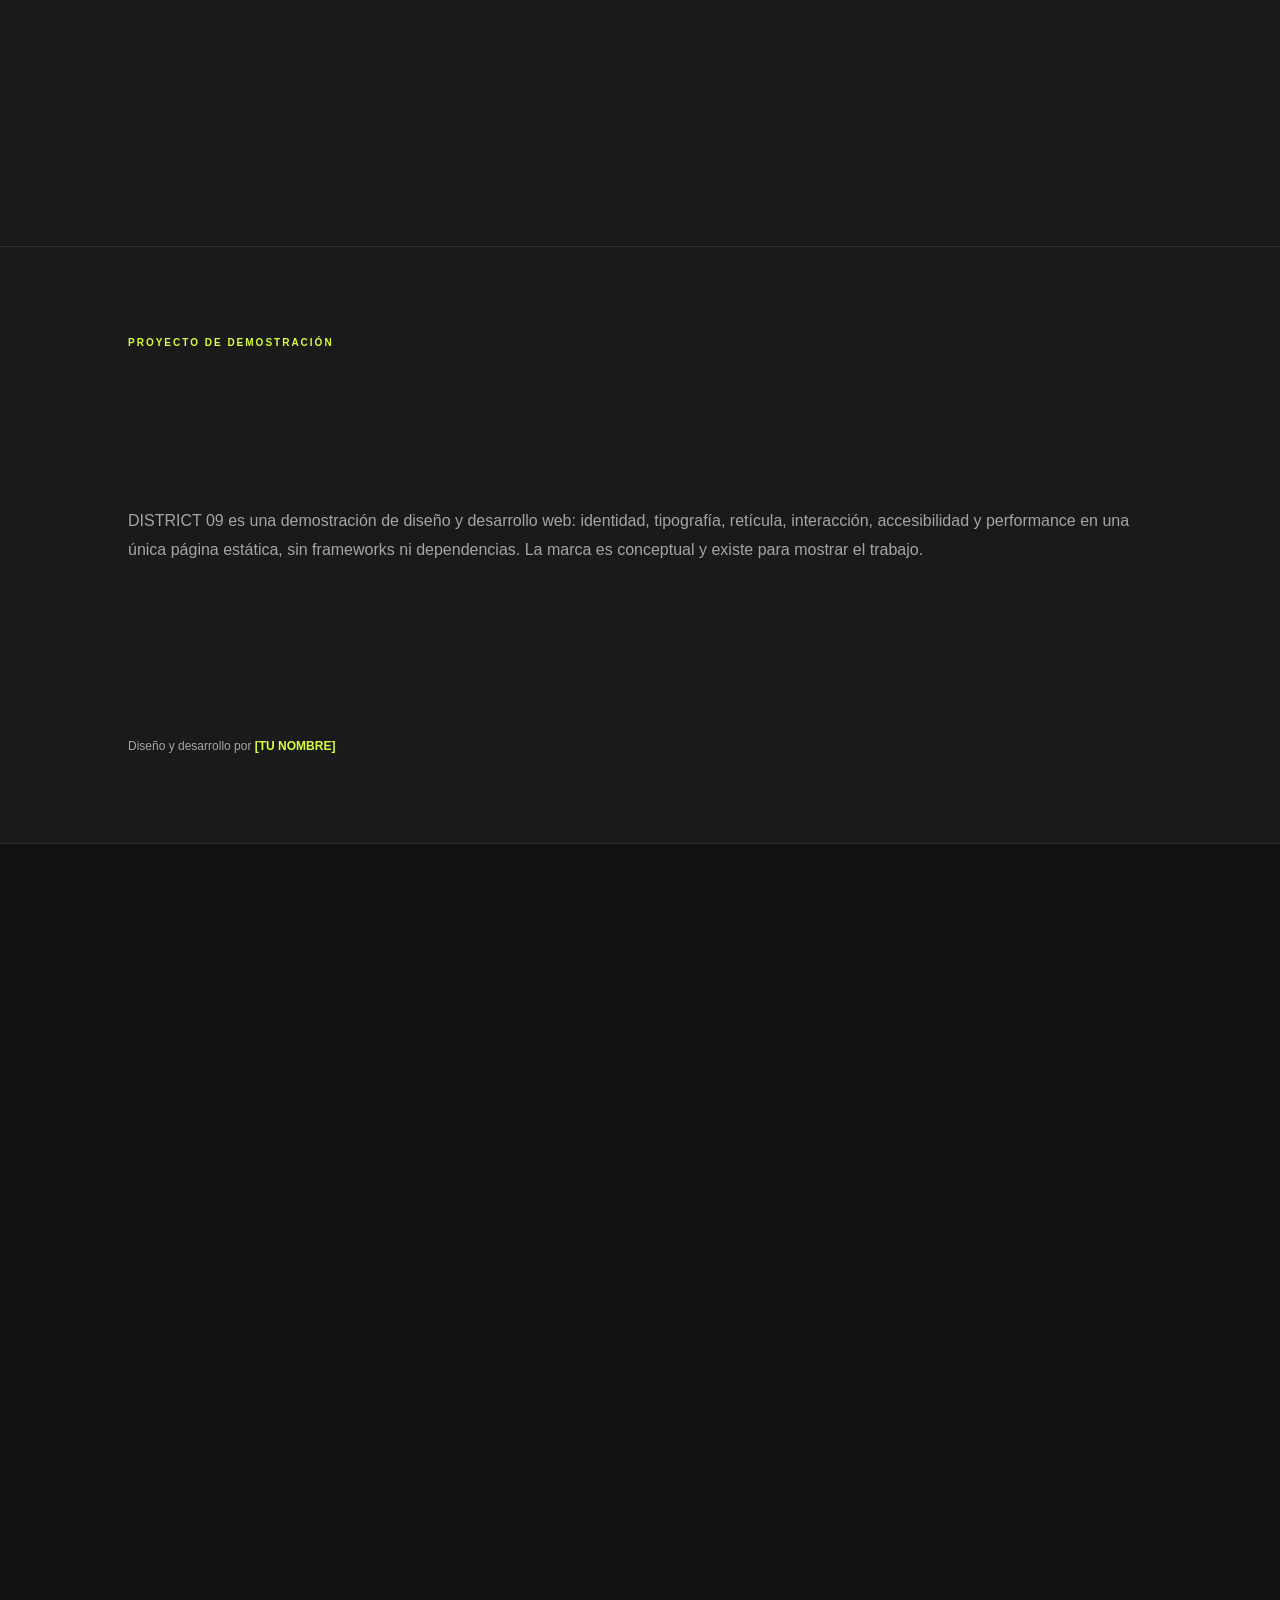
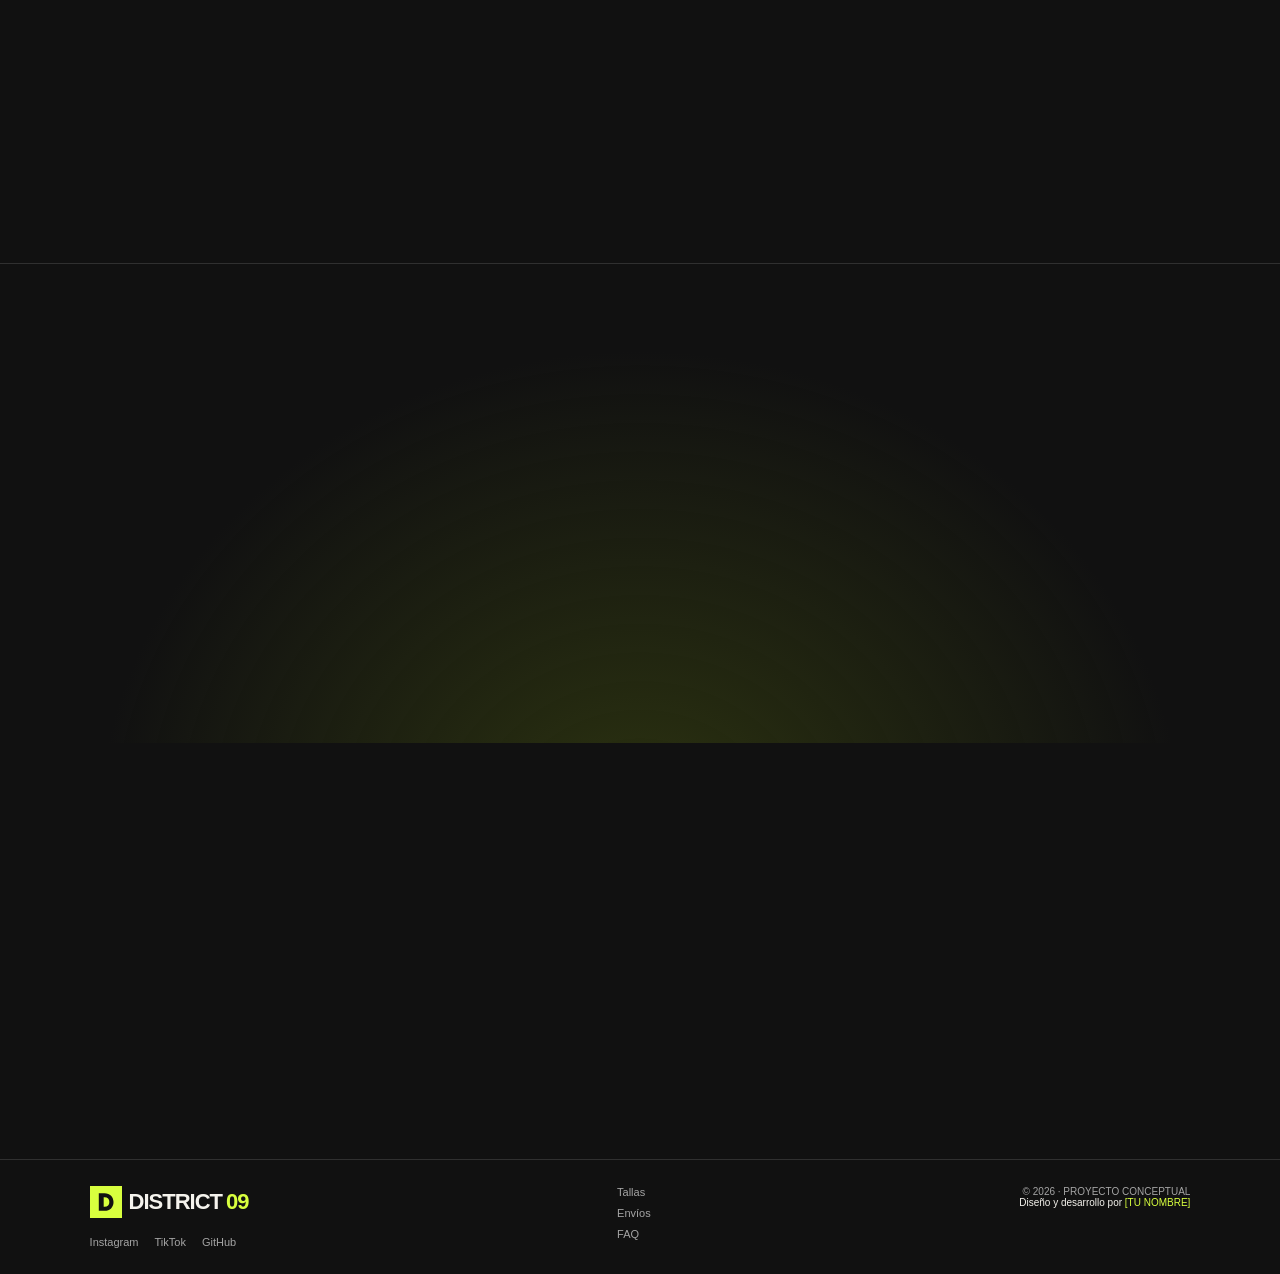
==== commit 36487a75: "fix: stock solo por consulta, talla obligatoria y deploy Netlify Quita estados de stock estaticos (A" ====
--- a/index.html
+++ b/index.html
@@ -17,7 +17,7 @@
   <meta property="og:site_name" content="DISTRICT 09">
   <meta property="og:locale" content="es_EC">
   <meta property="og:title" content="DISTRICT 09 | Streetwear independiente de Ecuador">
-  <meta property="og:description" content="Drop 001 disponible. Prendas limitadas y pedidos por WhatsApp. Demo de diseño y desarrollo web.">
+  <meta property="og:description" content="Drop 001. Prendas limitadas, disponibilidad y pedidos por WhatsApp. Demo de diseño y desarrollo web.">
   <meta property="og:url" content="https://district-09.example.com/">
   <meta property="og:image" content="https://district-09.example.com/assets/og-image.png">
   <meta property="og:image:type" content="image/png">
@@ -26,7 +26,7 @@
   <meta property="og:image:alt" content="DISTRICT 09 — streetwear independiente de Ecuador">
   <meta name="twitter:card" content="summary_large_image">
   <meta name="twitter:title" content="DISTRICT 09 | Streetwear independiente de Ecuador">
-  <meta name="twitter:description" content="Drop 001 disponible. Prendas limitadas y pedidos por WhatsApp. Demo de diseño y desarrollo web.">
+  <meta name="twitter:description" content="Drop 001. Prendas limitadas, disponibilidad y pedidos por WhatsApp. Demo de diseño y desarrollo web.">
   <meta name="twitter:image" content="https://district-09.example.com/assets/og-image.png">
   <meta name="twitter:image:alt" content="DISTRICT 09 — streetwear independiente de Ecuador">
 
@@ -71,8 +71,8 @@
 
   <div class="marquee" aria-hidden="true">
     <div class="marquee-track">
-      <span>ENVÍO GRATIS EN ECUADOR ✦ COMPRA YA ✦ DROP 001 DISPONIBLE ✦ ENVÍO GRATIS EN ECUADOR ✦ COMPRA YA ✦ DROP 001 DISPONIBLE ✦</span>
-      <span>ENVÍO GRATIS EN ECUADOR ✦ COMPRA YA ✦ DROP 001 DISPONIBLE ✦ ENVÍO GRATIS EN ECUADOR ✦ COMPRA YA ✦ DROP 001 DISPONIBLE ✦</span>
+      <span>DROP 001 ✦ CONSULTA DISPONIBILIDAD POR WHATSAPP ✦ ENVÍOS A TODO ECUADOR ✦ DROP 001 ✦ CONSULTA DISPONIBILIDAD POR WHATSAPP ✦ ENVÍOS A TODO ECUADOR ✦</span>
+      <span>DROP 001 ✦ CONSULTA DISPONIBILIDAD POR WHATSAPP ✦ ENVÍOS A TODO ECUADOR ✦ DROP 001 ✦ CONSULTA DISPONIBILIDAD POR WHATSAPP ✦ ENVÍOS A TODO ECUADOR ✦</span>
     </div>
   </div>
 
@@ -135,11 +135,11 @@
     <div class="cart-body"></div>
     <div class="cart-footer">
       <div class="cart-total">
-        <span>Subtotal</span>
+        <span>Subtotal estimado</span>
         <strong class="cart-subtotal">$0.00</strong>
       </div>
-      <a class="button checkout-btn" href="#" target="_blank" rel="noopener noreferrer" aria-label="Abrir WhatsApp con el pedido del carrito">PEDIR POR WHATSAPP ↗</a>
-      <p class="cart-note">Esto abre WhatsApp con tu pedido escrito. El pedido solo se envía cuando tú lo mandas desde WhatsApp. Aquí no se procesa ningún pago.</p>
+      <a class="button checkout-btn" href="#" target="_blank" rel="noopener noreferrer" aria-label="Abrir WhatsApp para consultar disponibilidad">CONSULTAR DISPONIBILIDAD ↗</a>
+      <p class="cart-note">Esto abre WhatsApp con tu consulta escrita. El mensaje solo se envía cuando tú lo mandas desde WhatsApp. Aquí no se procesa ningún pago ni se reserva stock.</p>
       <button class="text-link continue-shopping" type="button">Seguir comprando</button>
     </div>
   </aside>
@@ -158,8 +158,8 @@
         <span>Talla</span>
         <select class="product-size pm-size" aria-label="Seleccionar talla"></select>
       </label>
-      <button class="button pm-add" type="button">AGREGAR AL CARRITO ↗</button>
-      <p class="pm-note">Pago y envío se coordinan por WhatsApp. Estas son prendas de demostración.</p>
+      <button class="button pm-add" type="button">AÑADIR AL CARRITO ↗</button>
+      <p class="pm-note">La disponibilidad, el pago y el envío se confirman por WhatsApp. Estas son prendas de demostración.</p>
     </div>
   </aside>
 
@@ -234,12 +234,12 @@
           </div>
         </article>
 
-        <article class="product sold-out" data-id="cargo">
+        <article class="product" data-id="cargo">
           <div class="product-image">
             <img class="product-photo" src="assets/products/night-cargo.png" alt="Pantalón cargo Night Cargo negro" width="800" height="1000" loading="lazy" decoding="async">
             <img class="product-photo product-photo-alt" src="assets/products/night-cargo-back.png" alt="" width="800" height="1000" loading="lazy" decoding="async">
-            <span class="badge sold">Agotado</span>
             <span class="sku">04 / UTILITY</span>
+            <button class="add-btn" type="button">Agregar</button>
           </div>
           <h3>Night Cargo</h3>
           <p class="product-desc">Pantalón cargo · Negro</p>
@@ -278,11 +278,11 @@
         </article>
         <article>
           <h3>Drops limitados</h3>
-          <p class="product-desc">Piezas seleccionadas, sin stock infinito. Si te gusta, no lo dejes pasar.</p>
-        </article>
-        <article>
-          <h3>Atención 24/7</h3>
-          <p class="product-desc">¿Tienes alguna duda? Escríbenos por WhatsApp y te ayudamos.</p>
+          <p class="product-desc">Piezas seleccionadas de cada drop. La disponibilidad se confirma por WhatsApp.</p>
+        </article>
+        <article>
+          <h3>Atención por WhatsApp</h3>
+          <p class="product-desc">¿Tienes alguna duda de talla o envío? Escríbenos y te ayudamos.</p>
         </article>
       </div>
     </section>
@@ -386,7 +386,7 @@
     </section>
 
     <section class="drop-cta" aria-labelledby="drop-cta-title">
-      <p class="eyebrow">DROP 001 · PIEZAS LIMITADAS</p>
+      <p class="eyebrow">DROP 001 · NUEVA COLECCIÓN</p>
       <h2 id="drop-cta-title">ENCUENTRA<br>TU <span>PIEZA.</span></h2>
       <p>Descubre la colección y pide directo por WhatsApp. Sin registros, sin vueltas.</p>
       <div class="cta-actions">
@@ -396,9 +396,9 @@
     </section>
 
     <section class="contact" id="contacto">
-      <p class="eyebrow">¿TENÉS UNA MARCA O UN PROYECTO?</p>
+      <p class="eyebrow">¿TIENES UNA MARCA O UN PROYECTO?</p>
       <h2>¿LISTO PARA TU PRÓXIMO DROP?</h2>
-      <p class="intro contact-intro">Escríbeme por WhatsApp y te ayudo con tallas, disponibilidad y envíos. Respondo en menos de 24 h.</p>
+      <p class="intro contact-intro">Esta web es una demostración de mi trabajo. Cuéntame qué necesitas y te propongo una página a medida para tu marca. Respondo personalmente por WhatsApp.</p>
 
       <div class="cta-actions">
         <a class="button whatsapp-link" href="#contacto" target="_blank" rel="noopener noreferrer">HABLAR POR WHATSAPP ↗</a>
--- a/styles.css
+++ b/styles.css
@@ -534,11 +534,6 @@
 .badge.sale {
   background: var(--accent);
   color: #111;
-}
-
-.badge.sold {
-  background: #111;
-  color: var(--text);
 }
 
 .add-btn {
@@ -583,10 +578,6 @@
   background-image: linear-gradient(145deg, #2a2a2a, #0d0d0d 65%);
 }
 
-.sold-out {
-  opacity: 0.72;
-}
-
 .product h3 {
   font-size: 14px;
   margin-top: 17px;
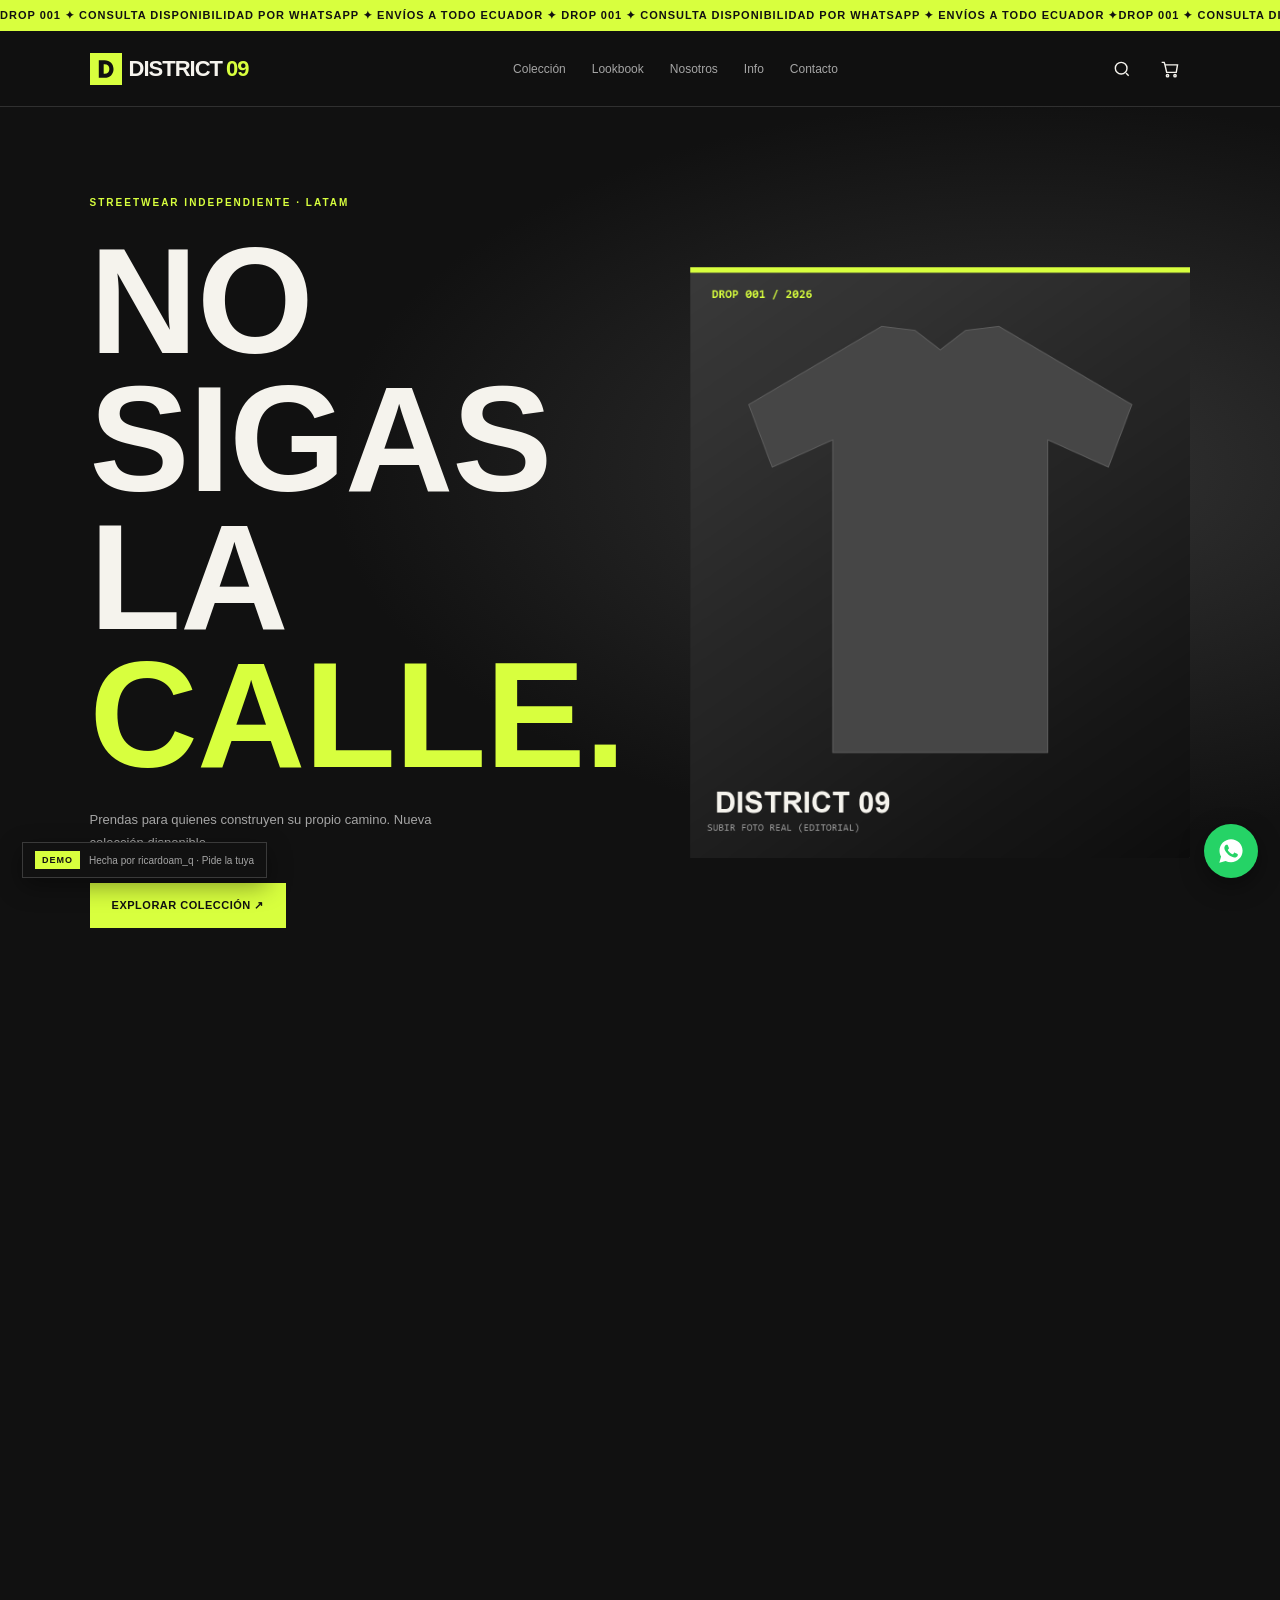
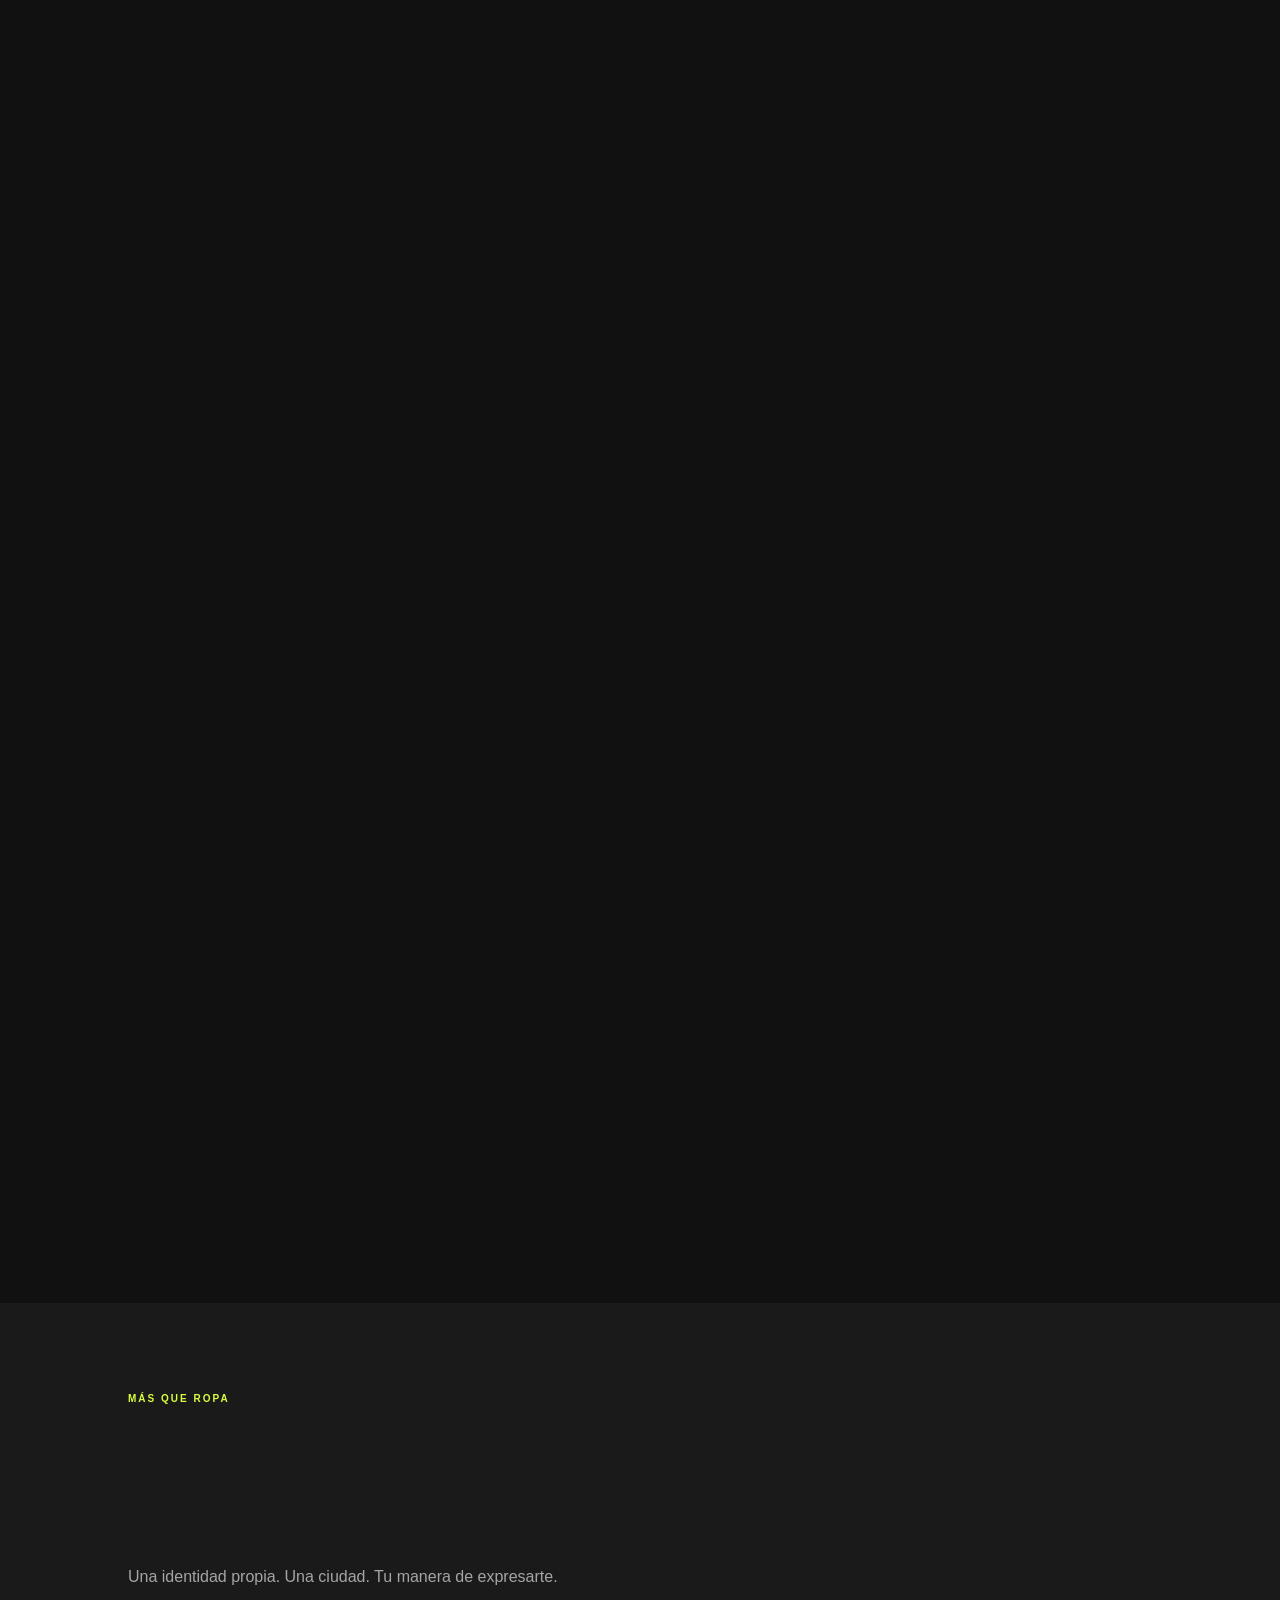
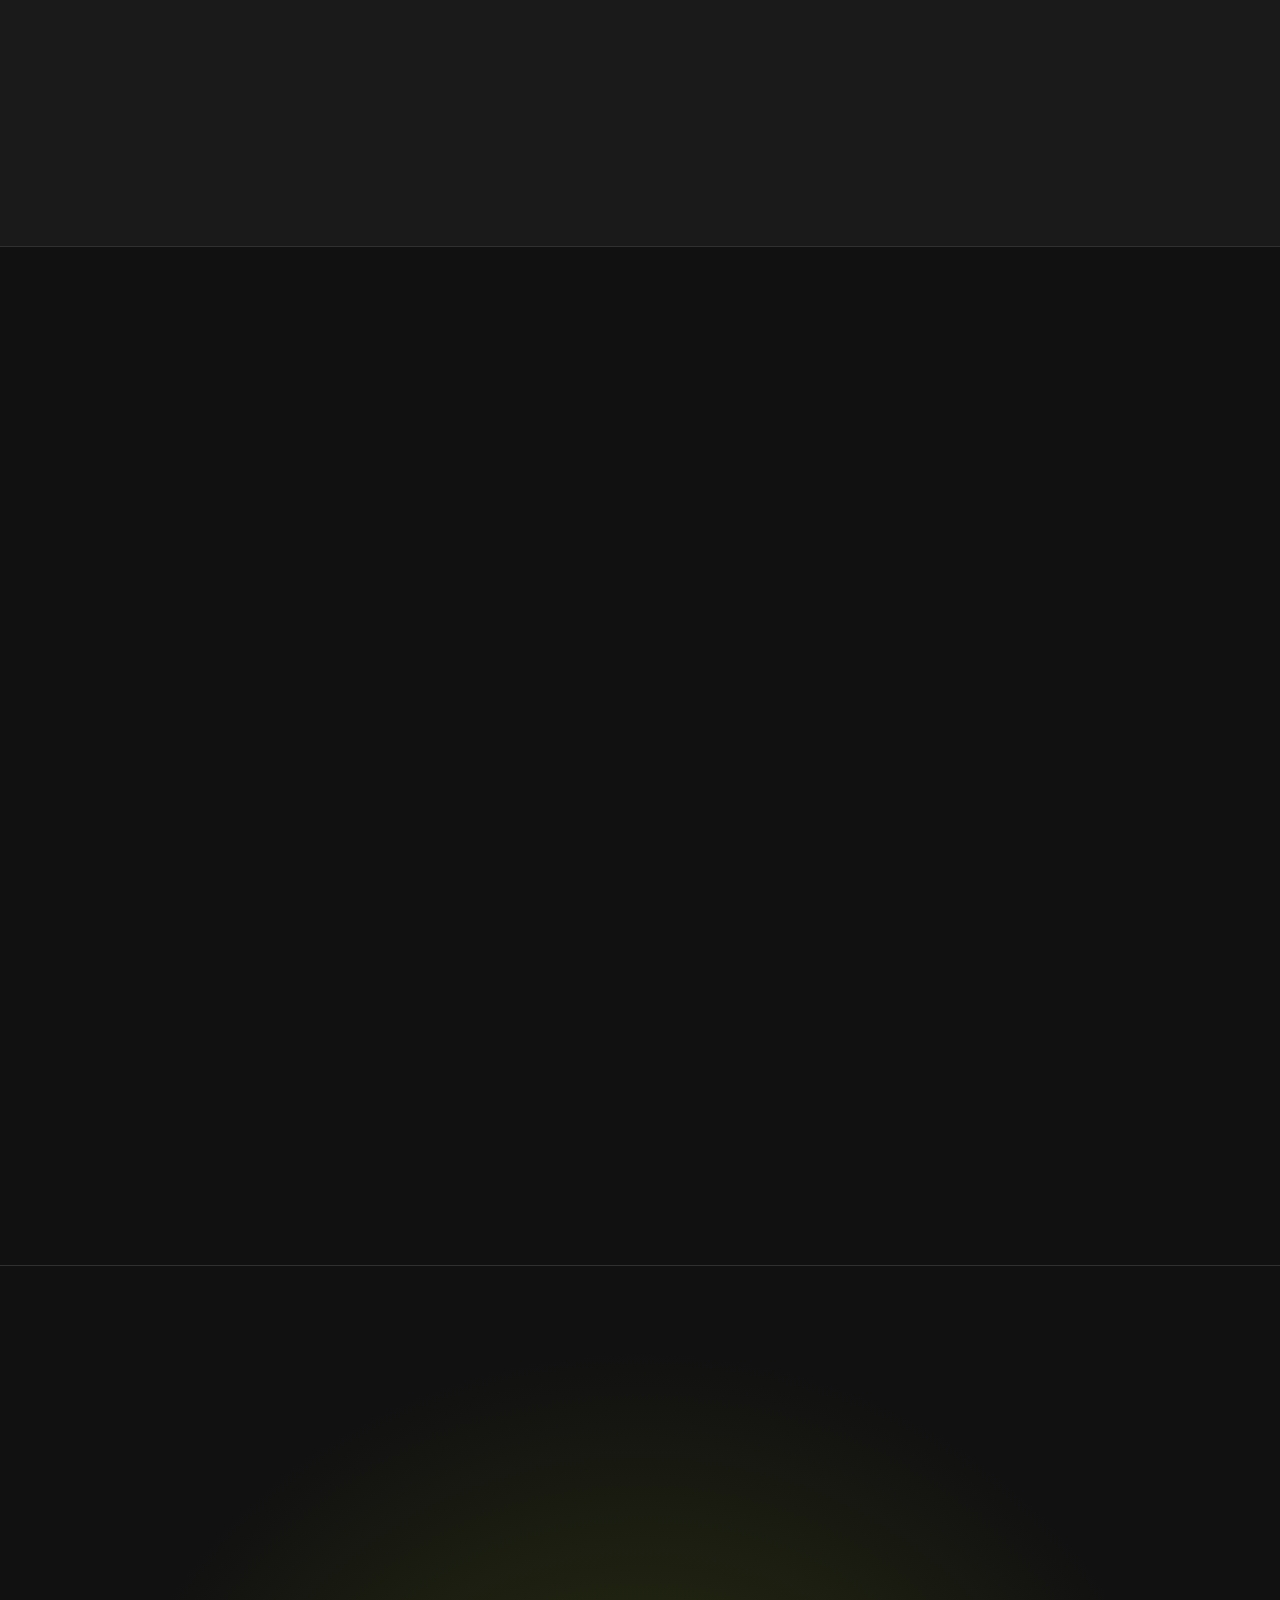
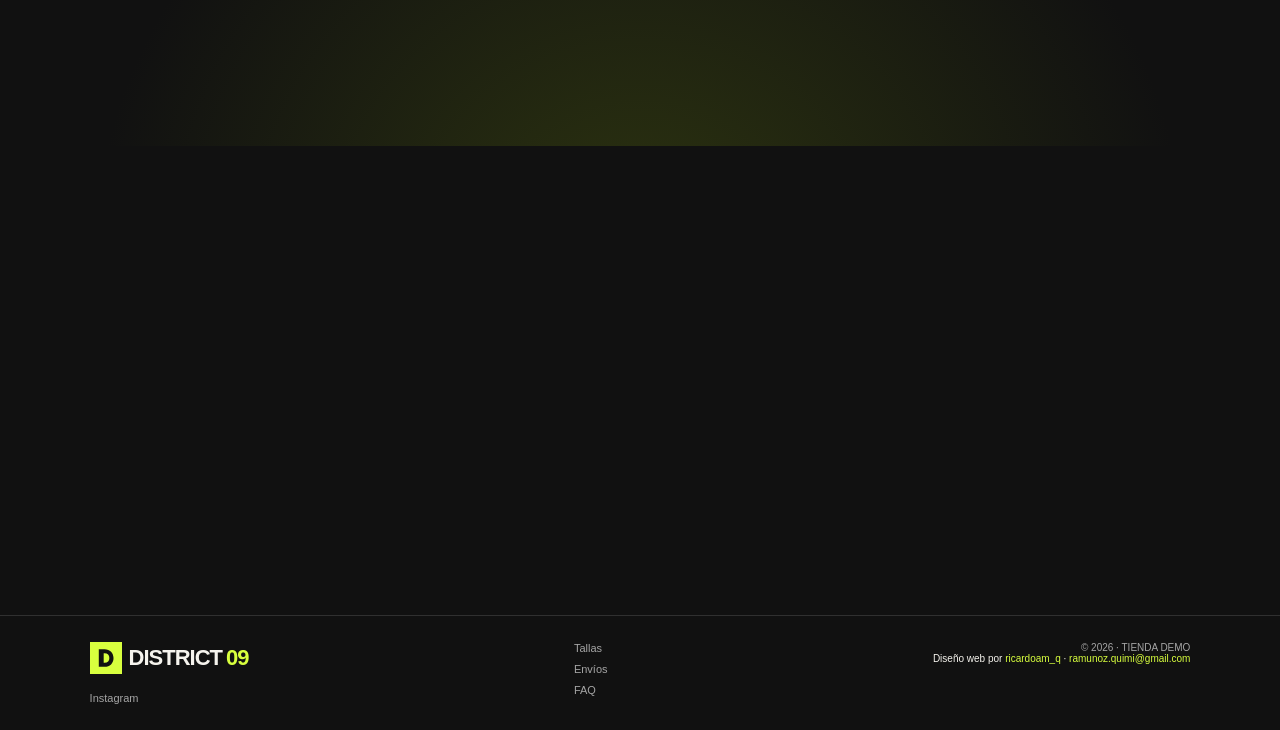
==== commit f412b001: "feat: demo lista para vender (tienda pura + firma discreta) Quita la seccion de portafolio y la deja" ====
--- a/index.html
+++ b/index.html
@@ -5,30 +5,30 @@
   <meta name="viewport" content="width=device-width, initial-scale=1.0">
   <meta http-equiv="Content-Security-Policy" content="default-src 'self'; script-src 'self'; style-src 'self' https://fonts.googleapis.com; font-src 'self' https://fonts.gstatic.com; img-src 'self' data:; connect-src 'none'; object-src 'none'; base-uri 'self'; form-action 'none'">
   <meta name="referrer" content="strict-origin-when-cross-origin">
-  <meta name="description" content="DISTRICT 09: streetwear independiente de Ecuador. Pedidos por WhatsApp. Demo de diseño y desarrollo web.">
+  <meta name="description" content="DISTRICT 09: streetwear independiente. Pedidos por WhatsApp. Demo de diseño y desarrollo web por ricardoam_q.">
   <title>DISTRICT 09 | Streetwear · Demo de diseño web</title>
 
   <meta name="theme-color" content="#d8ff3e">
   <link rel="icon" href="assets/favicon.svg" type="image/svg+xml">
   <link rel="apple-touch-icon" href="assets/apple-touch-icon.png">
-  <link rel="canonical" href="https://district-09.example.com/">
+  <link rel="canonical" href="https://district-09.netlify.app/">
 
   <meta property="og:type" content="website">
   <meta property="og:site_name" content="DISTRICT 09">
   <meta property="og:locale" content="es_EC">
-  <meta property="og:title" content="DISTRICT 09 | Streetwear independiente de Ecuador">
+  <meta property="og:title" content="DISTRICT 09 | Streetwear independiente">
   <meta property="og:description" content="Drop 001. Prendas limitadas, disponibilidad y pedidos por WhatsApp. Demo de diseño y desarrollo web.">
-  <meta property="og:url" content="https://district-09.example.com/">
-  <meta property="og:image" content="https://district-09.example.com/assets/og-image.png">
+  <meta property="og:url" content="https://district-09.netlify.app/">
+  <meta property="og:image" content="https://district-09.netlify.app/assets/og-image.png">
   <meta property="og:image:type" content="image/png">
   <meta property="og:image:width" content="1200">
   <meta property="og:image:height" content="630">
-  <meta property="og:image:alt" content="DISTRICT 09 — streetwear independiente de Ecuador">
+  <meta property="og:image:alt" content="DISTRICT 09 — streetwear independiente">
   <meta name="twitter:card" content="summary_large_image">
-  <meta name="twitter:title" content="DISTRICT 09 | Streetwear independiente de Ecuador">
+  <meta name="twitter:title" content="DISTRICT 09 | Streetwear independiente">
   <meta name="twitter:description" content="Drop 001. Prendas limitadas, disponibilidad y pedidos por WhatsApp. Demo de diseño y desarrollo web.">
-  <meta name="twitter:image" content="https://district-09.example.com/assets/og-image.png">
-  <meta name="twitter:image:alt" content="DISTRICT 09 — streetwear independiente de Ecuador">
+  <meta name="twitter:image" content="https://district-09.netlify.app/assets/og-image.png">
+  <meta name="twitter:image:alt" content="DISTRICT 09 — streetwear independiente">
 
   <script type="application/ld+json">
   {
@@ -37,25 +37,18 @@
       {
         "@type": "Organization",
         "name": "DISTRICT 09",
-        "url": "https://district-09.example.com/",
-        "logo": "https://district-09.example.com/assets/logo.svg",
+        "url": "https://district-09.netlify.app/",
+        "logo": "https://district-09.netlify.app/assets/logo.svg",
         "description": "Marca conceptual de streetwear creada como proyecto de demostración.",
-        "areaServed": "EC",
         "sameAs": [
-          "https://www.instagram.com/tu_usuario/",
-          "https://www.tiktok.com/@tu_usuario"
+          "https://www.instagram.com/ricardoam_q/"
         ]
       },
       {
         "@type": "WebSite",
         "name": "DISTRICT 09",
-        "url": "https://district-09.example.com/",
-        "inLanguage": "es-EC",
-        "potentialAction": {
-          "@type": "SearchAction",
-          "target": "https://district-09.example.com/?q={search_term_string}",
-          "query-input": "required name=search_term_string"
-        }
+        "url": "https://district-09.netlify.app/",
+        "inLanguage": "es"
       }
     ]
   }
@@ -89,7 +82,6 @@
       <a href="#coleccion">Colección</a>
       <a href="#lookbook">Lookbook</a>
       <a href="#nosotros">Nosotros</a>
-      <a href="#proyecto">Proyecto</a>
       <a href="#info">Info</a>
       <a href="#contacto">Contacto</a>
     </nav>
@@ -109,7 +101,6 @@
     <a href="#coleccion">Colección</a>
     <a href="#lookbook">Lookbook</a>
     <a href="#nosotros">Nosotros</a>
-    <a href="#proyecto">Proyecto</a>
     <a href="#info">Info</a>
     <a href="#contacto">Contacto</a>
   </nav>
@@ -166,7 +157,7 @@
   <main id="contenido">
     <section class="hero">
       <div class="hero-copy">
-        <p class="eyebrow">STREETWEAR INDEPENDIENTE · ECUADOR</p>
+        <p class="eyebrow">STREETWEAR INDEPENDIENTE · LATAM</p>
         <h1>NO SIGAS<br>LA <span>CALLE.</span></h1>
         <p class="intro">
           Prendas para quienes construyen su propio camino.
@@ -273,7 +264,7 @@
 
       <div class="features">
         <article>
-          <h3>Envíos a todo Ecuador</h3>
+          <h3>Envíos a todo LatAm</h3>
           <p class="product-desc">Recibe tus pedidos de forma rápida y segura, estés donde estés.</p>
         </article>
         <article>
@@ -285,35 +276,6 @@
           <p class="product-desc">¿Tienes alguna duda de talla o envío? Escríbenos y te ayudamos.</p>
         </article>
       </div>
-    </section>
-
-    <section class="about project" id="proyecto">
-      <p class="eyebrow">PROYECTO DE DEMOSTRACIÓN</p>
-      <h2>DISEÑADO<br>PARA <span>VENDER.</span></h2>
-      <p>
-        DISTRICT 09 es una demostración de diseño y desarrollo web: identidad, tipografía,
-        retícula, interacción, accesibilidad y performance en una única página estática,
-        sin frameworks ni dependencias. La marca es conceptual y existe para mostrar
-        el trabajo.
-      </p>
-
-      <div class="skills" aria-label="Tecnologías y disciplinas">
-        <span>Diseño UI/UX</span>
-        <span>HTML semántico</span>
-        <span>CSS moderno</span>
-        <span>JavaScript vanilla</span>
-        <span>Accesibilidad (WCAG)</span>
-        <span>SEO técnico</span>
-        <span>Performance</span>
-        <span>Seguridad front-end</span>
-      </div>
-
-      <div class="cta-actions project-actions">
-        <a class="button" href="#contacto">CONTACTAR ↗</a>
-        <a class="button button-outline" href="#info">VER MÁS DETALLES ↗</a>
-      </div>
-
-      <p class="author-credit">Diseño y desarrollo por <strong>[TU NOMBRE]</strong></p>
     </section>
 
     <section class="info" id="info">
@@ -328,7 +290,7 @@
           <ol class="steps">
             <li>Elige tu prenda y talla.</li>
             <li>Agrégalas al carrito.</li>
-            <li>Pulsa <strong>PEDIR POR WHATSAPP</strong>.</li>
+            <li>Pulsa <strong>CONSULTAR DISPONIBILIDAD</strong>.</li>
             <li>Confirmamos precio y envío.</li>
           </ol>
         </article>
@@ -355,7 +317,7 @@
         <article>
           <h3>Envíos y devoluciones</h3>
           <p>
-            Enviamos a todo Ecuador en 24–72 h según la ciudad. El costo de envío se
+            Enviamos a todo LatAm en 24–72 h según la ciudad. El costo de envío se
             confirma por WhatsApp antes de pagar. Recambios y devoluciones dentro de
             los 15 días siguientes, con la prenda sin usar y con etiquetas.
           </p>
@@ -366,15 +328,15 @@
           <div class="faq">
             <details>
               <summary>¿Cómo pago?</summary>
-              <p>Coordinamos el pago por WhatsApp (transferencia, deposito o contra entrega en Quito).</p>
+              <p>Coordinamos el pago por WhatsApp (transferencia o depósito).</p>
             </details>
             <details>
               <summary>¿Cuánto demora mi pedido?</summary>
-              <p>Se despacha en 24 h. A Quito llega el mismo día; al resto del país, 1 a 3 días hábiles.</p>
+              <p>Se despacha en 24 h. Dentro de la ciudad puede llegar el mismo día; al resto, 1 a 3 días hábiles.</p>
             </details>
             <details>
-              <summary>¿Hacen envíos al exterior?</summary>
-              <p>Por el momento solo enviamos dentro de Ecuador. Escríbenos y te avisamos cuando abramos.</p>
+              <summary>¿Hacen envíos internacionales?</summary>
+              <p>Por ahora enviamos dentro de LatAm. Escríbenos y te contamos.</p>
             </details>
             <details>
               <summary>¿Reponen los artículos agotados?</summary>
@@ -396,15 +358,15 @@
     </section>
 
     <section class="contact" id="contacto">
-      <p class="eyebrow">¿TIENES UNA MARCA O UN PROYECTO?</p>
-      <h2>¿LISTO PARA TU PRÓXIMO DROP?</h2>
-      <p class="intro contact-intro">Esta web es una demostración de mi trabajo. Cuéntame qué necesitas y te propongo una página a medida para tu marca. Respondo personalmente por WhatsApp.</p>
+      <p class="eyebrow">HABLEMOS</p>
+      <h2>¿DUDAS CON<br>TU PEDIDO?</h2>
+      <p class="intro contact-intro">Escríbenos por WhatsApp y te ayudamos con tallas, disponibilidad y envíos. Respondemos lo antes posible.</p>
 
       <div class="cta-actions">
         <a class="button whatsapp-link" href="#contacto" target="_blank" rel="noopener noreferrer">HABLAR POR WHATSAPP ↗</a>
       </div>
 
-      <p class="note">Marca conceptual creada como proyecto de demostración.</p>
+      <p class="note">Tienda de demostración. La disponibilidad real se confirma por WhatsApp.</p>
     </section>
   </main>
 
@@ -414,9 +376,7 @@
         <img class="logo-mark" src="assets/logo.svg" alt="" width="32" height="32">DISTRICT<span>09</span>
       </a>
       <div class="social">
-        <a href="https://www.instagram.com/tu_usuario/" target="_blank" rel="noopener noreferrer" aria-label="Instagram">Instagram</a>
-        <a href="https://www.tiktok.com/@tu_usuario" target="_blank" rel="noopener noreferrer" aria-label="TikTok">TikTok</a>
-        <a href="https://github.com/tu_usuario" target="_blank" rel="noopener noreferrer" aria-label="GitHub">GitHub</a>
+        <a href="https://www.instagram.com/ricardoam_q/" target="_blank" rel="noopener noreferrer" aria-label="Instagram">Instagram</a>
       </div>
     </div>
     <div class="footer-links">
@@ -425,14 +385,14 @@
       <a href="#info">FAQ</a>
     </div>
     <div class="footer-credit">
-      <p>© 2026 · PROYECTO CONCEPTUAL</p>
-      <p>Diseño y desarrollo por <a href="#proyecto">[TU NOMBRE]</a></p>
+      <p>© 2026 · TIENDA DEMO</p>
+      <p>Diseño web por <a href="https://www.instagram.com/ricardoam_q/" target="_blank" rel="noopener noreferrer">ricardoam_q</a> · <a href="mailto:ramunoz.quimi@gmail.com">ramunoz.quimi@gmail.com</a></p>
     </div>
   </footer>
 
-  <a class="demo-badge" href="#proyecto">
+  <a class="demo-badge whatsapp-link" href="#contacto" data-wa-message="¡Hola! Vi la demo DISTRICT 09 y quiero una página como esa para mi marca." target="_blank" rel="noopener noreferrer">
     <strong>DEMO</strong>
-    <span>Diseño web · [TU NOMBRE]</span>
+    <span>Hecha por ricardoam_q · Pide la tuya</span>
   </a>
 
   <a class="whatsapp-float whatsapp-link" href="#contacto" target="_blank" rel="noopener noreferrer" aria-label="Contactar por WhatsApp">
--- a/styles.css
+++ b/styles.css
@@ -562,22 +562,6 @@
   transform: translateY(0);
 }
 
-.image-one {
-  background-image: linear-gradient(145deg, #414141, #171717 65%);
-}
-
-.image-two {
-  background-image: linear-gradient(145deg, #777, #343434 65%);
-}
-
-.image-three {
-  background-image: linear-gradient(145deg, #353535, #101010 65%);
-}
-
-.image-four {
-  background-image: linear-gradient(145deg, #2a2a2a, #0d0d0d 65%);
-}
-
 .product h3 {
   font-size: 14px;
   margin-top: 17px;
@@ -1006,39 +990,6 @@
 }
 
 /* ------------------------------------------------------------------ */
-/* Proyecto / portafolio                                               */
-/* ------------------------------------------------------------------ */
-.about.project {
-  border-top: 1px solid #303030;
-}
-.skills {
-  display: flex;
-  flex-wrap: wrap;
-  gap: 10px;
-  margin-top: 34px;
-}
-.skills span {
-  border: 1px solid #3a3a3a;
-  background: #141414;
-  color: var(--text);
-  padding: 8px 12px;
-  font-size: 11px;
-  letter-spacing: 0.5px;
-}
-.project-actions {
-  justify-content: flex-start;
-  margin-top: 34px;
-}
-.author-credit {
-  margin-top: 30px;
-  color: var(--muted);
-  font-size: 12px;
-}
-.author-credit strong {
-  color: var(--accent);
-}
-
-/* ------------------------------------------------------------------ */
 /* Información (cómo comprar, tallas, envíos, FAQ)                     */
 /* ------------------------------------------------------------------ */
 .info {
